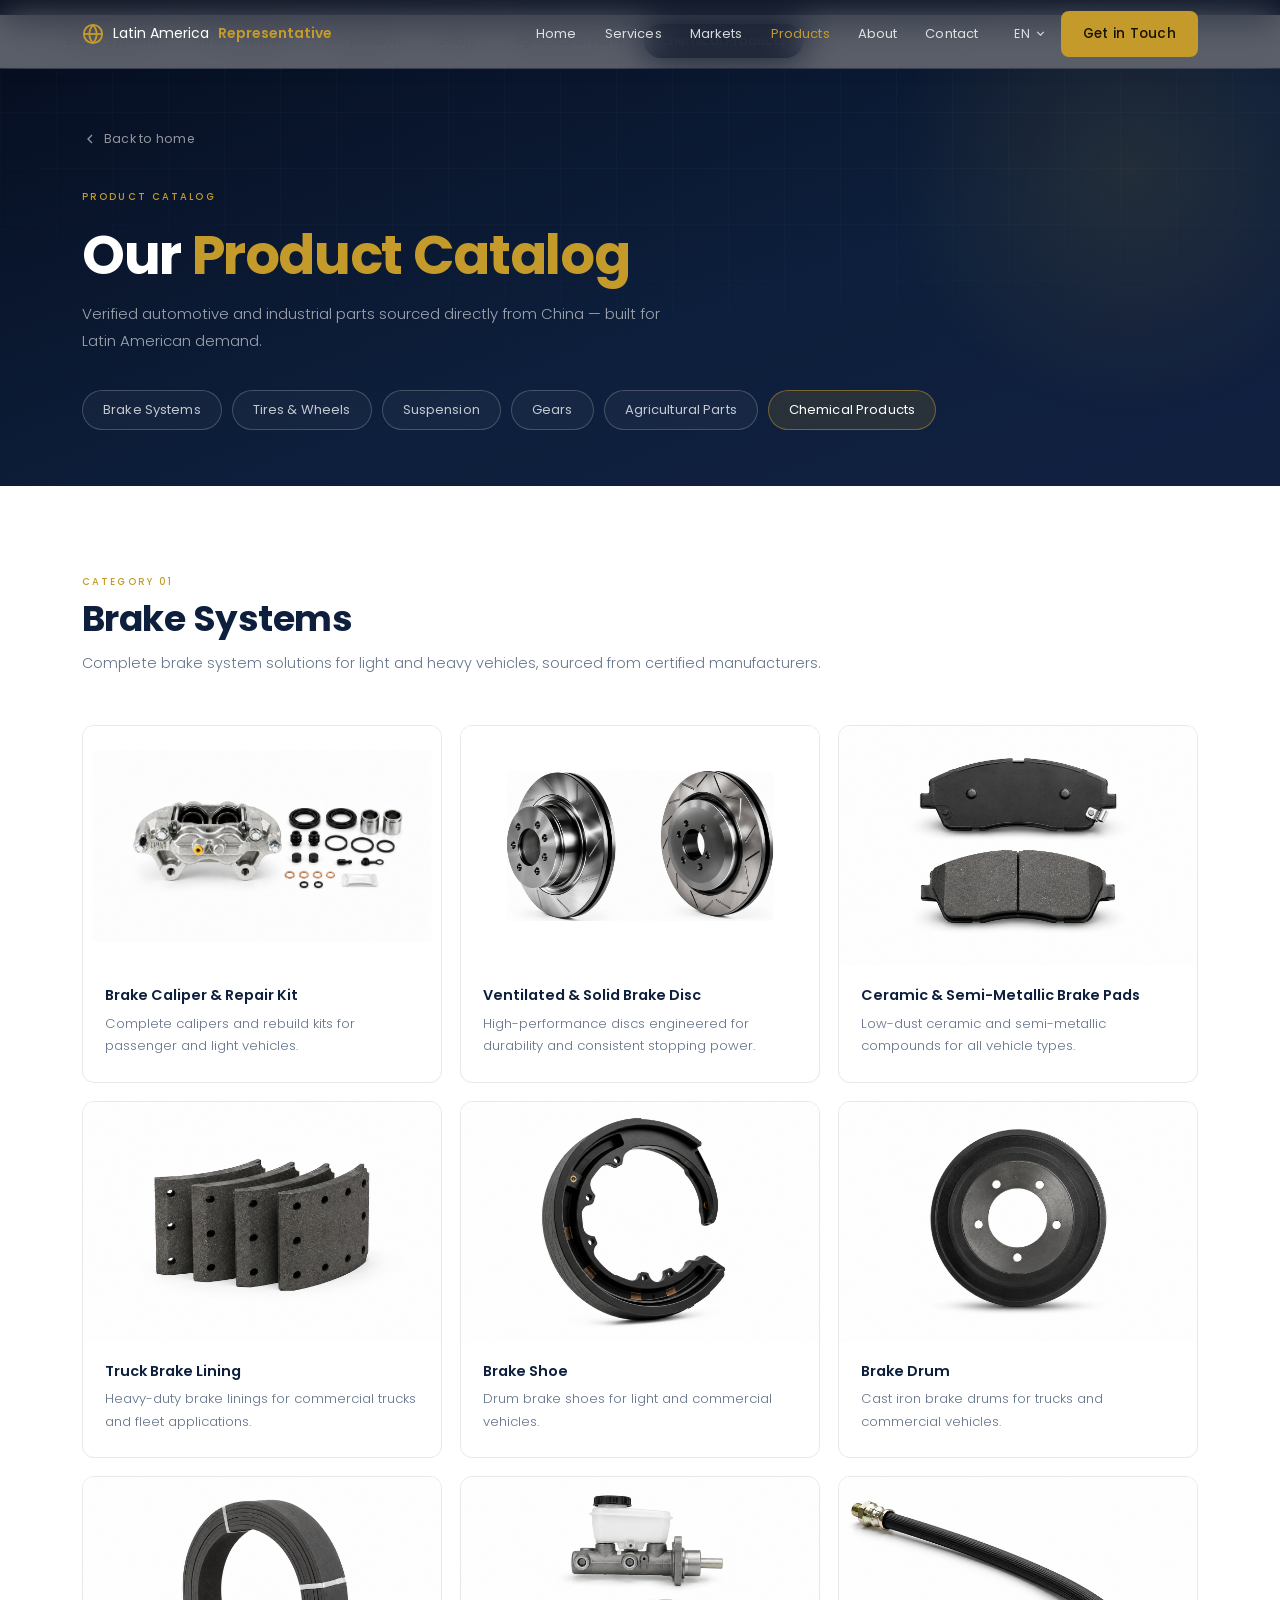
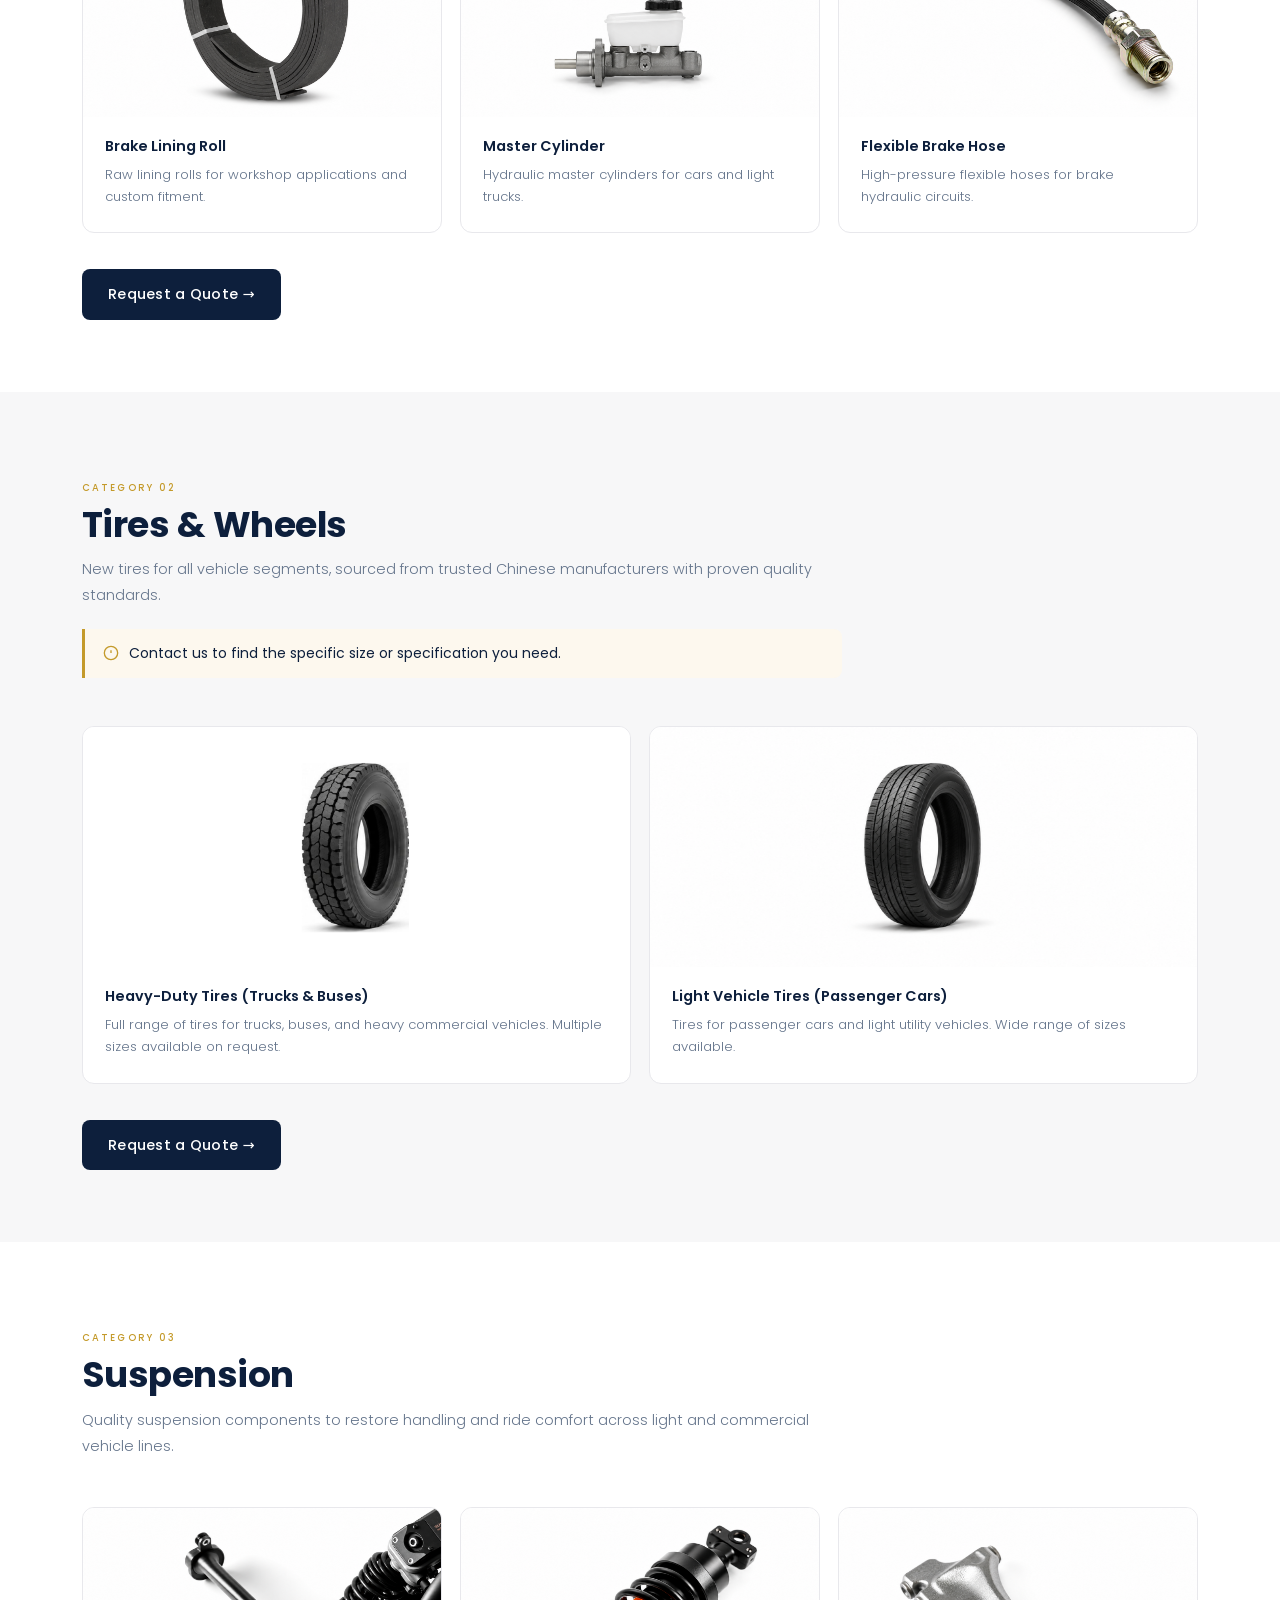
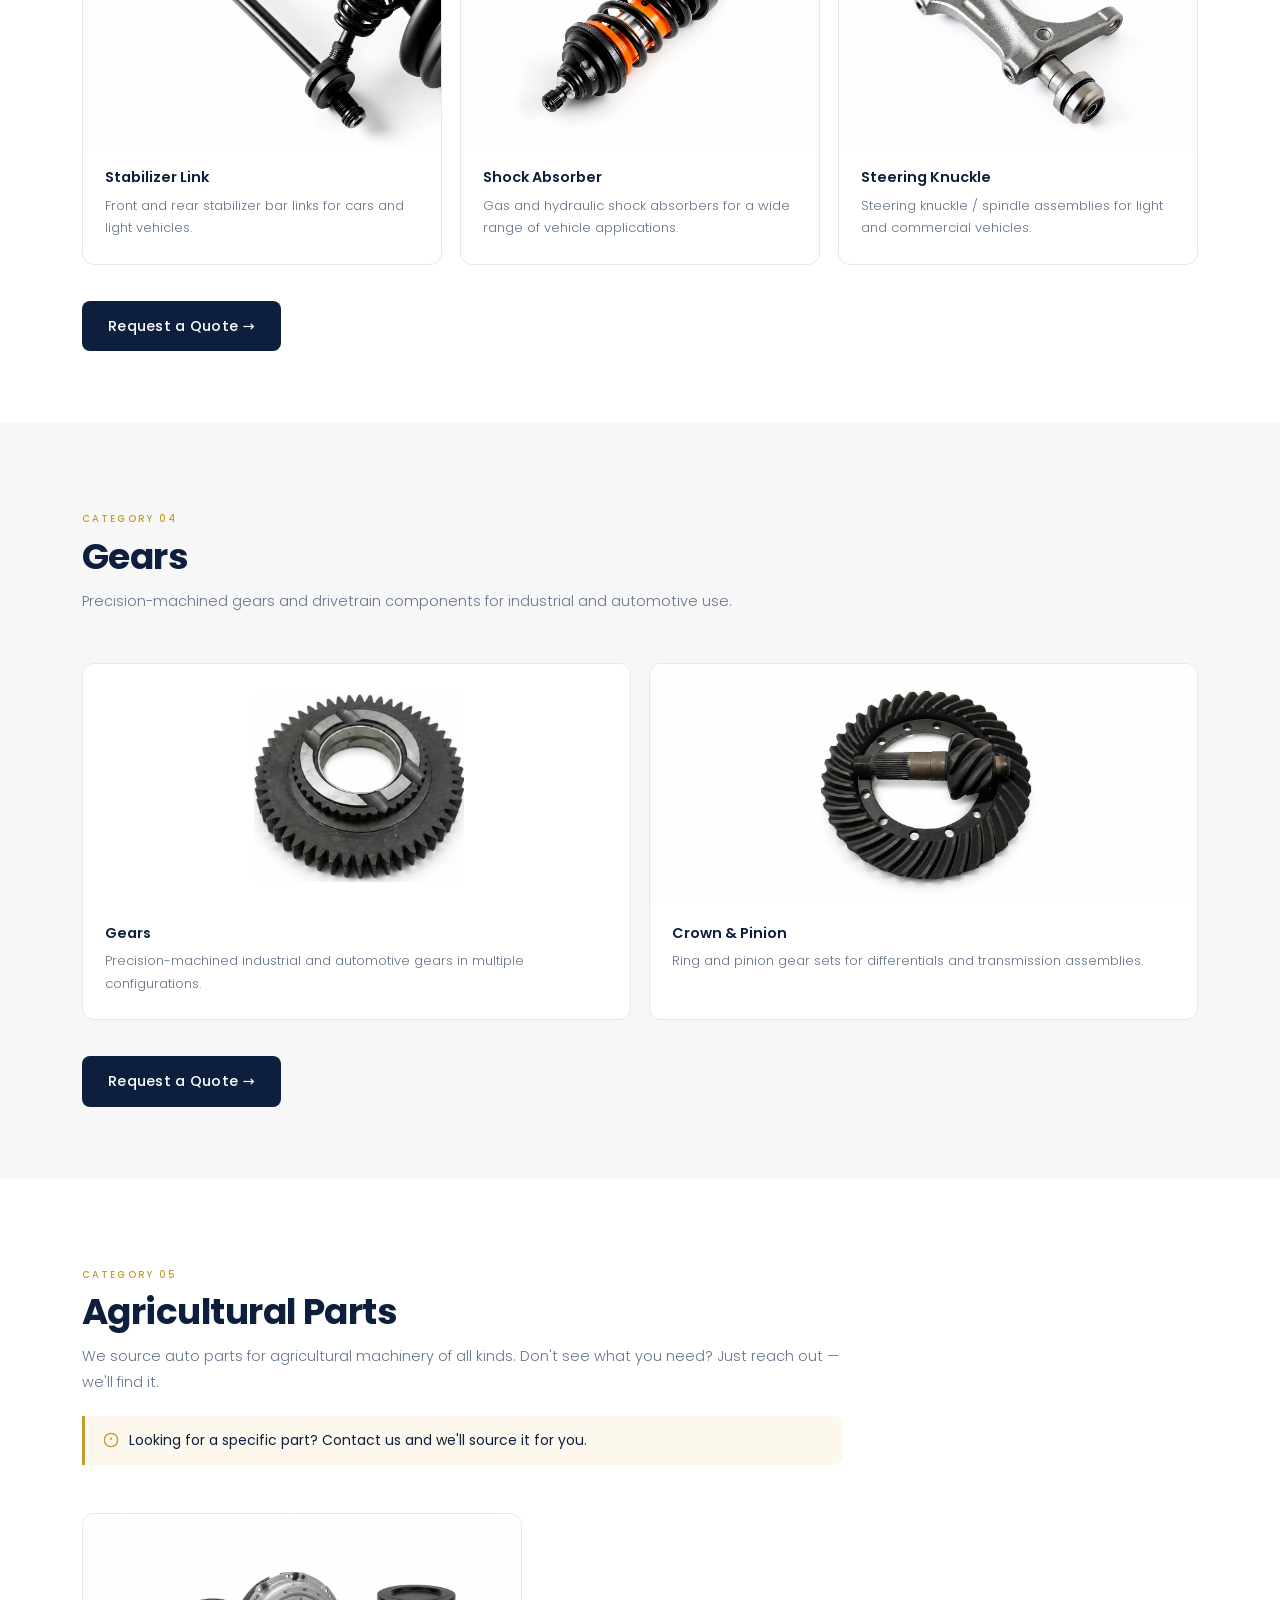
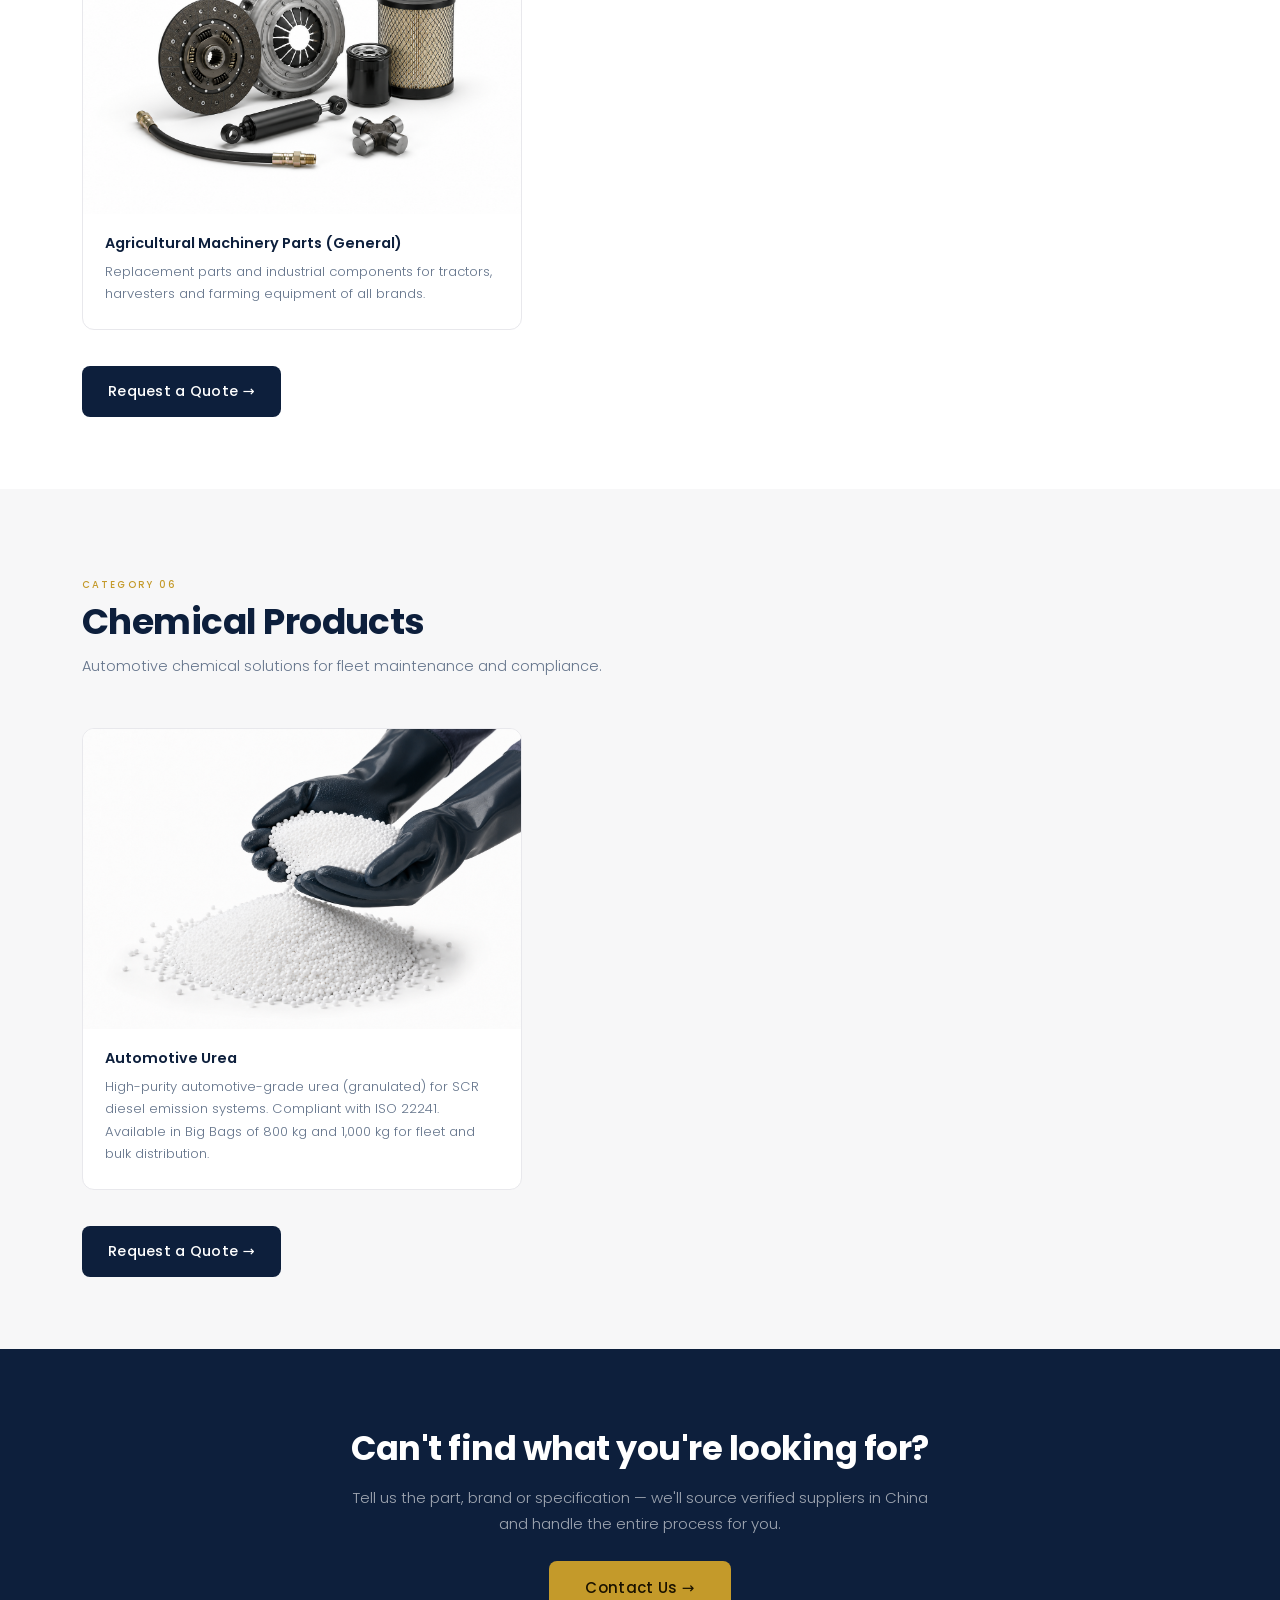
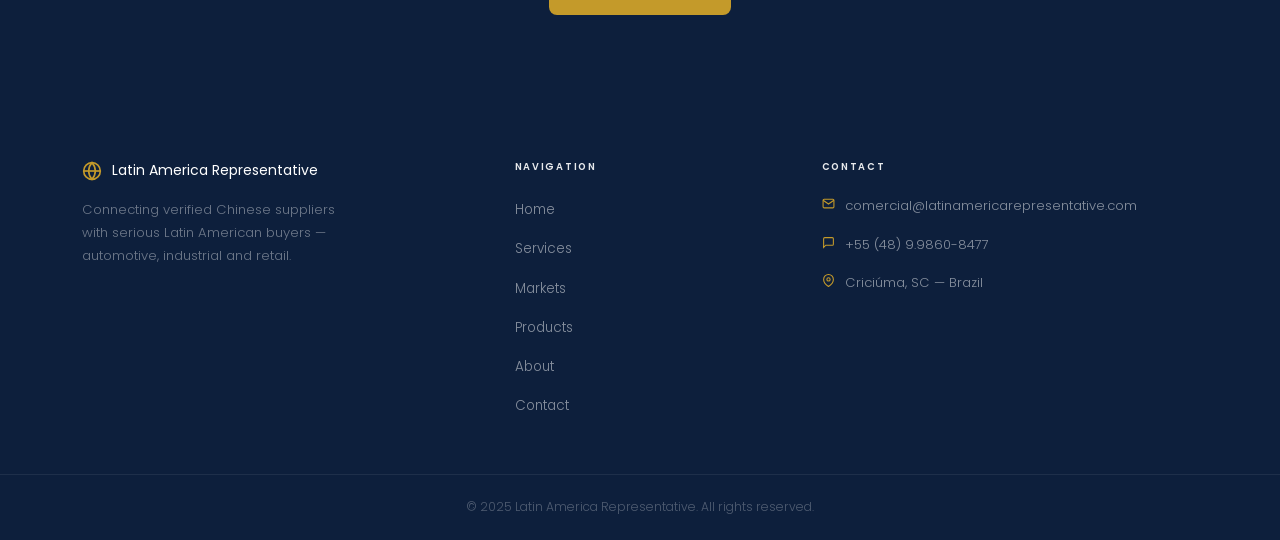
==== products.html @ c8423b5b "Ajustes Finais" ====
<!DOCTYPE html>
<html lang="en">
<head>
  <meta charset="UTF-8" />
  <meta name="viewport" content="width=device-width, initial-scale=1.0" />
  <title>Products — Latin America Representative</title>
  <link rel="stylesheet" href="style.css" />
  <link rel="stylesheet" href="products.css" />
  <link rel="preconnect" href="https://fonts.googleapis.com" />
  <link rel="preconnect" href="https://fonts.gstatic.com" crossorigin />
  <link href="https://fonts.googleapis.com/css2?family=Poppins:wght@300;400;500;600;700&display=swap" rel="stylesheet" />
</head>
<body class="products-page">

  <!-- NAVBAR (same as index) -->
  <header class="navbar" id="navbar">
    <div class="container navbar__inner">
      <a href="index.html#home" class="navbar__logo">
        <svg xmlns="http://www.w3.org/2000/svg" width="22" height="22" viewBox="0 0 24 24" fill="none" stroke="currentColor" stroke-width="2"><circle cx="12" cy="12" r="10"/><path d="M12 2a15.3 15.3 0 0 1 4 10 15.3 15.3 0 0 1-4 10 15.3 15.3 0 0 1-4-10 15.3 15.3 0 0 1 4-10z"/><path d="M2 12h20"/></svg>
        <span class="logo__latin">Latin America</span> <span class="logo__rep">Representative</span>
      </a>
      <nav class="navbar__links">
        <a href="index.html#home">Home</a>
        <a href="index.html#services">Services</a>
        <a href="index.html#markets">Markets</a>
        <a href="products.html" class="nav-active">Products</a>
        <a href="index.html#about">About</a>
        <a href="index.html#contact">Contact</a>
      </nav>
      <div class="navbar__actions">
        <div class="lang-switcher" id="langSwitcher">
          <button class="lang-btn" id="langToggle" aria-haspopup="true" aria-expanded="false">
            EN
            <svg xmlns="http://www.w3.org/2000/svg" width="13" height="13" viewBox="0 0 24 24" fill="none" stroke="currentColor" stroke-width="2"><polyline points="6 9 12 15 18 9"/></svg>
          </button>
          <div class="lang-dropdown" id="langDropdown">
            <button>English</button>
            <button>Português</button>
            <button>Español</button>
          </div>
        </div>
        <a href="index.html#contact" class="btn btn--gold">Get in Touch</a>
      </div>
      <button class="navbar__hamburger" id="hamburger" aria-label="Toggle menu">
        <span></span><span></span><span></span>
      </button>
    </div>
    <div class="mobile-menu" id="mobileMenu">
      <a href="index.html#home" class="mobile-link">Home</a>
      <a href="index.html#services" class="mobile-link">Services</a>
      <a href="index.html#markets" class="mobile-link">Markets</a>
      <a href="products.html" class="mobile-link">Products</a>
      <a href="index.html#about" class="mobile-link">About</a>
      <a href="index.html#contact" class="mobile-link">Contact</a>
      <a href="index.html#contact" class="btn btn--gold mobile-cta">Get in Touch</a>
    </div>
  </header>

  <!-- HERO -->
  <section class="prod-hero">
    <div class="prod-hero__overlay"></div>
    <div class="container prod-hero__inner">
      <a href="index.html" class="prod-hero__back">
        <svg xmlns="http://www.w3.org/2000/svg" width="16" height="16" viewBox="0 0 24 24" fill="none" stroke="currentColor" stroke-width="2"><polyline points="15 18 9 12 15 6"/></svg>
        Back to home
      </a>
      <div class="prod-hero__heading">
        <span class="eyebrow">Product Catalog</span>
        <h1 class="prod-hero__title">Our <em>Product Catalog</em></h1>
      </div>
      <p class="prod-hero__sub">Verified automotive and industrial parts sourced directly from China — built for Latin American demand.</p>

      <!-- Category pills -->
      <div class="prod-nav" id="prodNav">
        <a href="#brake-systems"      class="prod-nav__pill active">Brake Systems</a>
        <a href="#tires-wheels"       class="prod-nav__pill">Tires &amp; Wheels</a>
        <a href="#suspension"         class="prod-nav__pill">Suspension</a>
        <a href="#gears"              class="prod-nav__pill">Gears</a>
        <a href="#agricultural-parts" class="prod-nav__pill">Agricultural Parts</a>
        <a href="#chemical-products"  class="prod-nav__pill">Chemical Products</a>
      </div>
    </div>
  </section>

  <!-- ============================================================
       CATEGORY 01 — BRAKE SYSTEMS
       ============================================================ -->
  <section class="cat-section" id="brake-systems">
    <div class="container">
      <div class="cat-header">
        <span class="cat-label">Category 01</span>
        <h2 class="cat-title">Brake Systems</h2>
        <p class="cat-desc">Complete brake system solutions for light and heavy vehicles, sourced from certified manufacturers.</p>
      </div>

      <div class="prod-grid">
        <div class="prod-card">
          <div class="prod-card__img">
            <img src="img/BrakeCaliper.png" alt="Brake Caliper" loading="lazy" />
          </div>
          <div class="prod-card__body">
            <h3>Brake Caliper &amp; Repair Kit</h3>
            <p>Complete calipers and rebuild kits for passenger and light vehicles.</p>
          </div>
        </div>
        <div class="prod-card">
          <div class="prod-card__img">
            <img src="img/BrakeDisc.png" alt="Brake Disc" loading="lazy" />
          </div>
          <div class="prod-card__body">
            <h3>Ventilated &amp; Solid Brake Disc</h3>
            <p>High-performance discs engineered for durability and consistent stopping power.</p>
          </div>
        </div>
        <div class="prod-card">
          <div class="prod-card__img">
            <img src="img/BrakePad.png" " alt="Brake Pads" loading="lazy" />
          </div>
          <div class="prod-card__body">
            <h3>Ceramic &amp; Semi-Metallic Brake Pads</h3>
            <p>Low-dust ceramic and semi-metallic compounds for all vehicle types.</p>
          </div>
        </div>
        <div class="prod-card">
          <div class="prod-card__img">
            <img src="img/BrakeLining.png" alt="Truck Brake Lining" loading="lazy" />
          </div>
          <div class="prod-card__body">
            <h3>Truck Brake Lining</h3>
            <p>Heavy-duty brake linings for commercial trucks and fleet applications.</p>
          </div>
        </div>
        <div class="prod-card">
          <div class="prod-card__img">
            <img src="img/BrakeShoe.png" alt="Brake Shoe" loading="lazy" />
          </div>
          <div class="prod-card__body">
            <h3>Brake Shoe</h3>
            <p>Drum brake shoes for light and commercial vehicles.</p>
          </div>
        </div>
        <div class="prod-card">
          <div class="prod-card__img">
            <img src="img/BrakeDrum.png" alt="Brake Drum" loading="lazy" />
          </div>
          <div class="prod-card__body">
            <h3>Brake Drum</h3>
            <p>Cast iron brake drums for trucks and commercial vehicles.</p>
          </div>
        </div>
        <div class="prod-card">
          <div class="prod-card__img">
            <img src="img/BrakeLiningRoll.png" " alt="Brake Lining Roll" loading="lazy" />
          </div>
          <div class="prod-card__body">
            <h3>Brake Lining Roll</h3>
            <p>Raw lining rolls for workshop applications and custom fitment.</p>
          </div>
        </div>
        <div class="prod-card">
          <div class="prod-card__img">
            <img src="img/MasterCylinder.png" " alt="Master Cylinder" loading="lazy" />
          </div>
          <div class="prod-card__body">
            <h3>Master Cylinder</h3>
            <p>Hydraulic master cylinders for cars and light trucks.</p>
          </div>
        </div>
        <div class="prod-card">
          <div class="prod-card__img">
            <img src="img/FlexibleBrakeHose.png" " alt="Brake Hose" loading="lazy" />
          </div>
          <div class="prod-card__body">
            <h3>Flexible Brake Hose</h3>
            <p>High-pressure flexible hoses for brake hydraulic circuits.</p>
          </div>
        </div>
      </div>

      <a href="index.html#contact" class="btn btn--navy btn--lg cat-cta">Request a Quote →</a>
    </div>
  </section>

  <!-- ============================================================
       CATEGORY 02 — TIRES & WHEELS
       ============================================================ -->
  <section class="cat-section cat-section--alt" id="tires-wheels">
    <div class="container">
      <div class="cat-header">
        <span class="cat-label">Category 02</span>
        <h2 class="cat-title">Tires &amp; Wheels</h2>
        <p class="cat-desc">New tires for all vehicle segments, sourced from trusted Chinese manufacturers with proven quality standards.</p>
        <div class="cat-note">
          <svg xmlns="http://www.w3.org/2000/svg" width="16" height="16" viewBox="0 0 24 24" fill="none" stroke="currentColor" stroke-width="2"><circle cx="12" cy="12" r="10"/><line x1="12" y1="8" x2="12" y2="12"/><line x1="12" y1="16" x2="12.01" y2="16"/></svg>
          Contact us to find the specific size or specification you need.
        </div>
      </div>

      <div class="prod-grid prod-grid--2">
        <div class="prod-card">
          <div class="prod-card__img">
            <img src="img/HeavyDutyTires.png" alt="Heavy Duty Truck Tires" loading="lazy" />
          </div>
          <div class="prod-card__body">
            <h3>Heavy-Duty Tires (Trucks &amp; Buses)</h3>
            <p>Full range of tires for trucks, buses, and heavy commercial vehicles. Multiple sizes available on request.</p>
          </div>
        </div>
        <div class="prod-card">
          <div class="prod-card__img">
            <img src="img/LightVehicleTires.png" " alt="Passenger Car Tires" loading="lazy" />
          </div>
          <div class="prod-card__body">
            <h3>Light Vehicle Tires (Passenger Cars)</h3>
            <p>Tires for passenger cars and light utility vehicles. Wide range of sizes available.</p>
          </div>
        </div>
      </div>

      <a href="index.html#contact" class="btn btn--navy btn--lg cat-cta">Request a Quote →</a>
    </div>
  </section>

  <!-- ============================================================
       CATEGORY 03 — SUSPENSION
       ============================================================ -->
  <section class="cat-section" id="suspension">
    <div class="container">
      <div class="cat-header">
        <span class="cat-label">Category 03</span>
        <h2 class="cat-title">Suspension</h2>
        <p class="cat-desc">Quality suspension components to restore handling and ride comfort across light and commercial vehicle lines.</p>
      </div>

      <div class="prod-grid">
        <div class="prod-card">
          <div class="prod-card__img">
            <img src="img/Bileleta.png" alt="Stabilizer Link" loading="lazy" />
          </div>
          <div class="prod-card__body">
            <h3>Stabilizer Link</h3>
            <p>Front and rear stabilizer bar links for cars and light vehicles.</p>
          </div>
        </div>
        <div class="prod-card">
          <div class="prod-card__img">
            <img src="img/shock.png" alt="Shock Absorber" loading="lazy" />
          </div>
          <div class="prod-card__body">
            <h3>Shock Absorber</h3>
            <p>Gas and hydraulic shock absorbers for a wide range of vehicle applications.</p>
          </div>
        </div>
        <div class="prod-card">
          <div class="prod-card__img">
            <img src="img/steering.png" alt="Steering Knuckle" loading="lazy" />
          </div>
          <div class="prod-card__body">
            <h3>Steering Knuckle</h3>
            <p>Steering knuckle / spindle assemblies for light and commercial vehicles.</p>
          </div>
        </div>
      </div>

      <a href="index.html#contact" class="btn btn--navy btn--lg cat-cta">Request a Quote →</a>
    </div>
  </section>

  <!-- ============================================================
       CATEGORY 04 — GEARS
       ============================================================ -->
  <section class="cat-section cat-section--alt" id="gears">
    <div class="container">
      <div class="cat-header">
        <span class="cat-label">Category 04</span>
        <h2 class="cat-title">Gears</h2>
        <p class="cat-desc">Precision-machined gears and drivetrain components for industrial and automotive use.</p>
      </div>

      <div class="prod-grid prod-grid--2">
        <div class="prod-card">
          <div class="prod-card__img">
            <img src="img/Gear.png" " alt="Gears" loading="lazy" />
          </div>
          <div class="prod-card__body">
            <h3>Gears</h3>
            <p>Precision-machined industrial and automotive gears in multiple configurations.</p>
          </div>
        </div>
        <div class="prod-card">
          <div class="prod-card__img">
            <img src="img/CrownP.png" " alt="Crown and Pinion" loading="lazy" />
          </div>
          <div class="prod-card__body">
            <h3>Crown &amp; Pinion</h3>
            <p>Ring and pinion gear sets for differentials and transmission assemblies.</p>
          </div>
        </div>
      </div>

      <a href="index.html#contact" class="btn btn--navy btn--lg cat-cta">Request a Quote →</a>
    </div>
  </section>

  <!-- ============================================================
       CATEGORY 05 — AGRICULTURAL PARTS
       ============================================================ -->
  <section class="cat-section" id="agricultural-parts">
    <div class="container">
      <div class="cat-header">
        <span class="cat-label">Category 05</span>
        <h2 class="cat-title">Agricultural Parts</h2>
        <p class="cat-desc">We source auto parts for agricultural machinery of all kinds. Don't see what you need? Just reach out — we'll find it.</p>
        <div class="cat-note">
          <svg xmlns="http://www.w3.org/2000/svg" width="16" height="16" viewBox="0 0 24 24" fill="none" stroke="currentColor" stroke-width="2"><circle cx="12" cy="12" r="10"/><line x1="12" y1="8" x2="12" y2="12"/><line x1="12" y1="16" x2="12.01" y2="16"/></svg>
          Looking for a specific part? Contact us and we'll source it for you.
        </div>
      </div>

      <div class="prod-grid prod-grid--1">
        <div class="prod-card">
          <div class="prod-card__img prod-card__img--tall">
            <img src="img/AgriculturalMachinery.png" " alt="Agricultural Parts" loading="lazy" />
          </div>
          <div class="prod-card__body">
            <h3>Agricultural Machinery Parts (General)</h3>
            <p>Replacement parts and industrial components for tractors, harvesters and farming equipment of all brands.</p>
          </div>
        </div>
      </div>

      <a href="index.html#contact" class="btn btn--navy btn--lg cat-cta">Request a Quote →</a>
    </div>
  </section>

  <!-- ============================================================
       CATEGORY 06 — CHEMICAL PRODUCTS
       ============================================================ -->
  <section class="cat-section cat-section--alt" id="chemical-products">
    <div class="container">
      <div class="cat-header">
        <span class="cat-label">Category 06</span>
        <h2 class="cat-title">Chemical Products</h2>
        <p class="cat-desc">Automotive chemical solutions for fleet maintenance and compliance.</p>
      </div>

      <div class="prod-grid prod-grid--1">
        <div class="prod-card">
          <div class="prod-card__img prod-card__img--tall">
            <img src="img/DEF.png" " alt="ARLA 32" loading="lazy" />
          </div>
          <div class="prod-card__body">
            <h3>Automotive Urea</h3>
            <p>High-purity automotive-grade urea (granulated) for SCR diesel emission systems. Compliant with ISO 22241. Available in Big Bags of 800 kg and 1,000 kg for fleet and bulk distribution.</p>
          </div>
        </div>
      </div>

      <a href="index.html#contact" class="btn btn--navy btn--lg cat-cta">Request a Quote →</a>
    </div>
  </section>

  <!-- ============================================================
       BOTTOM CTA
       ============================================================ -->
  <section class="prod-bottom-cta">
    <div class="container prod-bottom-cta__inner">
      <h2>Can't find what you're looking for?</h2>
      <p>Tell us the part, brand or specification — we'll source verified suppliers in China and handle the entire process for you.</p>
      <a href="index.html#contact" class="btn btn--gold btn--lg">
        Contact Us →
      </a>
    </div>
  </section>

  <!-- FOOTER -->
  <footer class="footer">
    <div class="container footer__inner">
      <div class="footer__brand">
        <div class="footer__logo">
          <svg xmlns="http://www.w3.org/2000/svg" width="20" height="20" viewBox="0 0 24 24" fill="none" stroke="currentColor" stroke-width="2"><circle cx="12" cy="12" r="10"/><path d="M12 2a15.3 15.3 0 0 1 4 10 15.3 15.3 0 0 1-4 10 15.3 15.3 0 0 1-4-10 15.3 15.3 0 0 1 4-10z"/><path d="M2 12h20"/></svg>
          Latin America Representative
        </div>
        <p>Connecting verified Chinese suppliers with serious Latin American buyers — automotive, industrial and retail.</p>
      </div>
      <div class="footer__nav">
        <h4>Navigation</h4>
        <ul>
          <li><a href="index.html#home">Home</a></li>
          <li><a href="index.html#services">Services</a></li>
          <li><a href="index.html#markets">Markets</a></li>
          <li><a href="products.html">Products</a></li>
          <li><a href="index.html#about">About</a></li>
          <li><a href="index.html#contact">Contact</a></li>
        </ul>
      </div>
      <div class="footer__contact">
        <h4>Contact</h4>
        <ul>
          <li>
            <svg xmlns="http://www.w3.org/2000/svg" width="13" height="13" viewBox="0 0 24 24" fill="none" stroke="currentColor" stroke-width="2"><path d="M4 4h16c1.1 0 2 .9 2 2v12c0 1.1-.9 2-2 2H4c-1.1 0-2-.9-2-2V6c0-1.1.9-2 2-2z"/><polyline points="22,6 12,13 2,6"/></svg>
            comercial@latinamericarepresentative.com
          </li>
          <li>
            <svg xmlns="http://www.w3.org/2000/svg" width="13" height="13" viewBox="0 0 24 24" fill="none" stroke="currentColor" stroke-width="2"><path d="M21 15a2 2 0 0 1-2 2H7l-4 4V5a2 2 0 0 1 2-2h14a2 2 0 0 1 2 2z"/></svg>
            <a href="https://wa.me/5548998608477" target="_blank" rel="noopener noreferrer">+55 (48) 9.9860-8477</a>
          </li>
          <li>
            <svg xmlns="http://www.w3.org/2000/svg" width="13" height="13" viewBox="0 0 24 24" fill="none" stroke="currentColor" stroke-width="2"><path d="M21 10c0 7-9 13-9 13s-9-6-9-13a9 9 0 0 1 18 0z"/><circle cx="12" cy="10" r="3"/></svg>
            Criciúma, SC — Brazil
          </li>
        </ul>
      </div>
    </div>
    <div class="footer__bottom">
      <div class="container">© 2025 Latin America Representative. All rights reserved.</div>
    </div>
  </footer>

  <script src="script.js"></script>
  <script src="products.js"></script>
</body>
</html>
---- style.css ----
/* ============================================================
   LATIN AMERICA REPRESENTATIVE — style.css
   ============================================================ */

*, *::before, *::after { box-sizing: border-box; margin: 0; padding: 0; }

:root {
  --navy:       #0d1f3c;
  --navy-deep:  #080f1e;
  --navy-mid:   #122040;
  --gold:       #c49a2a;
  --gold-hover: #d4ab3a;
  --gold-pale:  rgba(196,154,42,.13);
  --white:      #ffffff;
  --off-white:  #f7f7f8;
  --border:     #e8e8ec;
  --text:       #1a1a2e;
  --text-muted: #64748b;
  --wa-green:   #25d366;
  --font: 'Poppins', system-ui, sans-serif;
  --radius: 12px;
  --radius-sm: 8px;
  --transition: .2s ease;
  --shadow-sm: 0 1px 8px rgba(10,20,50,.06);
  --shadow: 0 2px 20px rgba(10,20,50,.09);
  --shadow-lg: 0 8px 40px rgba(10,20,50,.13);
}

html { scroll-behavior: smooth; }

body {
  font-family: var(--font);
  font-weight: 300;
  color: var(--text);
  background: var(--white);
  line-height: 1.7;
  -webkit-font-smoothing: antialiased;
}

img, iframe { display: block; max-width: 100%; }
a { text-decoration: none; color: inherit; }
ul { list-style: none; }
button { cursor: pointer; border: none; background: none; font: inherit; }

.container {
  width: 100%;
  max-width: 1180px;
  margin: 0 auto;
  padding: 0 32px;
}

/* ---- BUTTONS ---- */
.btn {
  display: inline-flex;
  align-items: center;
  gap: 8px;
  padding: 11px 22px;
  border-radius: var(--radius-sm);
  font-family: var(--font);
  font-weight: 500;
  font-size: .85rem;
  letter-spacing: .02em;
  transition: background var(--transition), box-shadow var(--transition), transform var(--transition);
  white-space: nowrap;
  cursor: pointer;
}
.btn:hover { transform: translateY(-1px); }
.btn--gold  { background: var(--gold); color: #1a1200; }
.btn--gold:hover { background: var(--gold-hover); box-shadow: 0 4px 18px rgba(196,154,42,.35); }
.btn--navy  { background: var(--navy); color: var(--white); }
.btn--navy:hover { background: var(--navy-mid); }
.btn--outline { border: 1.5px solid rgba(255,255,255,.5); color: var(--white); background: transparent; }
.btn--outline:hover { background: rgba(255,255,255,.08); }
.btn--lg { padding: 13px 26px; font-size: .9rem; border-radius: var(--radius-sm); }
.btn--send { align-self: flex-start; padding: 12px 28px; }

/* ---- EYEBROW ---- */
.eyebrow {
  display: inline-block;
  font-size: .6rem;
  font-weight: 500;
  letter-spacing: .22em;
  text-transform: uppercase;
  color: var(--gold);
}

/* ---- SECTIONS ---- */
.section { padding: 100px 0; }
.section--white    { background: var(--white); }
.section--offwhite { background: var(--off-white); }
.section--navy     { background: var(--navy); }

.section__header { max-width: 680px; margin-bottom: 56px; }
.section__header--center { text-align: center; margin-left: auto; margin-right: auto; }

.section__title {
  margin-top: 10px;
  font-size: clamp(1.6rem, 2.5vw, 2.1rem);
  font-weight: 700;
  color: var(--navy);
  line-height: 1.2;
  letter-spacing: -.01em;
}
.section__title--white { color: var(--white); }

.section__sub {
  margin-top: 14px;
  font-size: .9rem;
  font-weight: 300;
  color: var(--text-muted);
  line-height: 1.8;
}
.section__sub--light { color: rgba(255,255,255,.55); }

/* ================================================================
   NAVBAR
   ================================================================ */
.navbar {
  position: fixed;
  top: 0; left: 0; right: 0;
  z-index: 100;
  background: rgba(8,15,30,.65);
  backdrop-filter: blur(18px);
  -webkit-backdrop-filter: blur(18px);
  border-bottom: 1px solid rgba(255,255,255,.05);
  transition: background var(--transition), box-shadow var(--transition);
}
.navbar.scrolled {
  background: rgba(10,20,50,.97);
  box-shadow: 0 2px 28px rgba(0,0,0,.35);
}

.navbar__inner {
  display: flex;
  align-items: center;
  height: 68px;
  gap: 36px;
}

.navbar__logo {
  display: flex;
  align-items: center;
  gap: 9px;
  font-size: .875rem;
  color: var(--white);
  flex-shrink: 0;
}
.navbar__logo svg { color: var(--gold); flex-shrink: 0; }
.logo__latin { font-weight: 400; }
.logo__rep   { font-weight: 600; color: var(--gold); }

.navbar__links {
  display: flex;
  align-items: center;
  gap: 28px;
  margin-left: auto;
}
.navbar__links a {
  font-size: .8125rem;
  font-weight: 400;
  color: rgba(255,255,255,.82);
  letter-spacing: .01em;
  transition: color var(--transition);
}
.navbar__links a:hover { color: var(--white); }

.navbar__actions {
  display: flex;
  align-items: center;
  gap: 14px;
  flex-shrink: 0;
}

/* Lang switcher */
.lang-switcher { position: relative; }
.lang-btn {
  display: flex;
  align-items: center;
  gap: 3px;
  font-size: .78rem;
  font-weight: 400;
  letter-spacing: .06em;
  color: rgba(255,255,255,.8);
  transition: color var(--transition);
}
.lang-btn:hover { color: var(--white); }
.lang-dropdown {
  position: absolute;
  top: calc(100% + 10px);
  right: 0;
  min-width: 128px;
  background: var(--white);
  border: 1px solid var(--border);
  border-radius: var(--radius-sm);
  box-shadow: var(--shadow-lg);
  overflow: hidden;
  display: none;
  flex-direction: column;
}
.lang-dropdown.open { display: flex; }
.lang-dropdown button {
  padding: 10px 14px;
  text-align: left;
  font-size: .84rem;
  font-weight: 300;
  color: var(--text);
  font-family: var(--font);
  transition: background var(--transition);
}
.lang-dropdown button:hover { background: var(--off-white); }

/* Hamburger */
.navbar__hamburger {
  display: none;
  flex-direction: column;
  gap: 5px;
  padding: 4px;
  margin-left: auto;
}
.navbar__hamburger span {
  display: block;
  width: 22px;
  height: 1.5px;
  background: var(--white);
  border-radius: 2px;
  transition: transform .25s ease, opacity .25s ease;
}
.navbar__hamburger.open span:nth-child(1) { transform: translateY(6.5px) rotate(45deg); }
.navbar__hamburger.open span:nth-child(2) { opacity: 0; }
.navbar__hamburger.open span:nth-child(3) { transform: translateY(-6.5px) rotate(-45deg); }

/* Mobile menu */
.mobile-menu {
  display: none;
  flex-direction: column;
  padding: 12px 24px 24px;
  border-top: 1px solid rgba(255,255,255,.06);
  background: rgba(8,15,30,.99);
}
.mobile-menu.open { display: flex; }
.mobile-link {
  padding: 12px 0;
  color: rgba(255,255,255,.8);
  font-weight: 300;
  font-size: .9rem;
  border-bottom: 1px solid rgba(255,255,255,.05);
  transition: color var(--transition);
}
.mobile-link:hover { color: var(--gold); }
.mobile-cta { margin-top: 18px; justify-content: center; }

/* ================================================================
   HERO
   ================================================================ */
.hero {
  position: relative;
  min-height: 100vh;
  display: flex;
  align-items: center;
  padding-top: 68px;
  color: var(--white);
  overflow: hidden;
}

.hero__bg {
  position: absolute;
  inset: 0;
}
.hero__bg-img {
  position: absolute;
  inset: 0;
  width: 100%;
  height: 100%;
  object-fit: cover;
  object-position: center 40%;
}
.hero__overlay {
  position: absolute;
  inset: 0;
  background: linear-gradient(
    108deg,
    rgba(4,9,22,.92) 0%,
    rgba(6,14,35,.85) 40%,
    rgba(8,18,45,.55) 100%
  );
}

.hero__inner {
  position: relative;
  width: 100%;
  padding: 80px 32px 100px;
}

.hero__content { max-width: 680px; }

.hero__title {
  margin-top: 18px;
  font-size: clamp(2.8rem, 5.5vw, 4.2rem);
  font-weight: 700;
  line-height: 1.1;
  letter-spacing: -.025em;
  color: var(--white);
}
.hero__title em {
  font-style: normal;
  color: var(--gold);
}

.hero__sub {
  margin-top: 22px;
  font-size: .9375rem;
  font-weight: 300;
  color: rgba(255,255,255,.7);
  max-width: 540px;
  line-height: 1.8;
}

.hero__ctas {
  margin-top: 36px;
  display: flex;
  flex-wrap: wrap;
  gap: 14px;
}

/* ================================================================
   SERVICES
   ================================================================ */
.services-grid {
  display: grid;
  grid-template-columns: repeat(4, 1fr);
  gap: 20px;
}

.service-card {
  padding: 32px 26px;
  border: 1px solid var(--border);
  border-radius: var(--radius);
  background: var(--white);
  transition: border-color var(--transition), box-shadow var(--transition), transform var(--transition);
}
.service-card:hover {
  border-color: #cbd5e1;
  box-shadow: var(--shadow-lg);
  transform: translateY(-3px);
}

.service-card__icon {
  display: inline-flex;
  align-items: center;
  justify-content: center;
  width: 48px;
  height: 48px;
  border-radius: 10px;
  background: var(--navy);
  color: var(--gold);
}

.service-card h3 {
  margin-top: 20px;
  font-size: .9rem;
  font-weight: 600;
  color: var(--navy);
  line-height: 1.3;
}
.service-card p {
  margin-top: 10px;
  font-size: .82rem;
  font-weight: 300;
  color: var(--text-muted);
  line-height: 1.75;
}

/* ================================================================
   MARKETS
   ================================================================ */
.markets-grid {
  display: grid;
  grid-template-columns: repeat(5, 1fr);
  gap: 16px;
}

.market-card {
  padding: 28px 24px;
  border: 1px solid rgba(255,255,255,.1);
  border-radius: var(--radius);
  background: rgba(255,255,255,.04);
  transition: border-color var(--transition), background var(--transition), transform var(--transition);
}
.market-card:hover {
  border-color: rgba(196,154,42,.5);
  background: rgba(255,255,255,.07);
  transform: translateY(-3px);
}

/* Country code (BR, MX…) — large, bold, white */
.market-card__code {
  font-size: 1.6rem;
  font-weight: 700;
  color: var(--white);
  letter-spacing: -.01em;
  line-height: 1;
}

.market-card__name {
  margin-top: 10px;
  font-size: .9rem;
  font-weight: 600;
  color: var(--white);
}

.market-card__stats { margin-top: 20px; display: flex; flex-direction: column; gap: 12px; }
.market-card__stats dt {
  font-size: .58rem;
  text-transform: uppercase;
  letter-spacing: .14em;
  color: rgba(255,255,255,.38);
  font-weight: 400;
}
.market-card__stats dd {
  margin-top: 2px;
  font-size: .875rem;
  font-weight: 500;
  color: var(--gold);
}
.market-card__stats > div:last-child dd {
  font-weight: 300;
  color: rgba(255,255,255,.75);
}

/* ================================================================
   PRODUCTS  — 3-column grid, icon top-left, "Learn more →" link
   ================================================================ */
.products-grid {
  display: grid;
  grid-template-columns: repeat(3, 1fr);
  gap: 16px;
}

.product-card {
  padding: 28px 28px 24px;
  border: 1px solid var(--border);
  border-radius: var(--radius);
  background: var(--white);
  display: flex;
  flex-direction: column;
  align-items: flex-start;
  gap: 0;
  transition: border-color var(--transition), box-shadow var(--transition), transform var(--transition);
}
.product-card:hover {
  border-color: #cbd5e1;
  box-shadow: var(--shadow-lg);
  transform: translateY(-2px);
}

.product-card__icon {
  color: var(--navy);
  margin-bottom: 18px;
}

.product-card__name {
  font-size: .9rem;
  font-weight: 600;
  color: var(--navy);
  margin-bottom: 16px;
}

.product-card__link {
  font-size: .82rem;
  font-weight: 400;
  color: var(--gold);
  letter-spacing: .01em;
  transition: color var(--transition);
  margin-top: auto;
}
.product-card__link:hover { color: var(--gold-hover); }

/* CTA banner */
.products-cta {
  margin-top: 40px;
  display: flex;
  align-items: center;
  justify-content: space-between;
  gap: 24px;
  padding: 28px 36px;
  background: var(--navy);
  border-radius: var(--radius);
  flex-wrap: wrap;
}
.products-cta__title {
  font-size: .95rem;
  font-weight: 600;
  color: var(--white);
}
.products-cta__sub {
  margin-top: 4px;
  font-size: .82rem;
  font-weight: 300;
  color: rgba(255,255,255,.55);
}

/* ================================================================
   TRUST
   ================================================================ */
.trust-section { border-top: 1px solid var(--border); border-bottom: 1px solid var(--border); }

.trust-grid {
  display: grid;
  grid-template-columns: repeat(3, 1fr);
  gap: 56px;
}

.trust-card { text-align: center; }

.trust-card__icon {
  display: inline-flex;
  align-items: center;
  justify-content: center;
  width: 56px;
  height: 56px;
  border-radius: 50%;
  background: var(--navy);
  color: var(--gold);
  margin: 0 auto;
}

.trust-card h3 {
  margin-top: 20px;
  font-size: .95rem;
  font-weight: 600;
  color: var(--navy);
}
.trust-card p {
  margin-top: 10px;
  font-size: .84rem;
  font-weight: 300;
  color: var(--text-muted);
  line-height: 1.8;
}

/* ================================================================
   ABOUT
   ================================================================ */
.about-grid {
  display: grid;
  grid-template-columns: 1fr 1fr;
  gap: 72px;
  align-items: start;
}

.about__body {
  margin-top: 24px;
  display: flex;
  flex-direction: column;
  gap: 16px;
}
.about__body p {
  font-size: .9rem;
  font-weight: 300;
  color: var(--text-muted);
  line-height: 1.85;
}

.about-card {
  background: var(--white);
  border: 1px solid var(--border);
  border-radius: var(--radius);
  padding: 36px;
  box-shadow: var(--shadow-sm);
}
.about-card h3 {
  font-size: .9rem;
  font-weight: 600;
  color: var(--navy);
}

.about-list {
  margin-top: 24px;
  display: flex;
  flex-direction: column;
  gap: 16px;
}
.about-list li {
  display: flex;
  align-items: center;
  gap: 14px;
  font-size: .875rem;
  font-weight: 300;
  color: var(--text);
}
.about-list__check {
  flex-shrink: 0;
  width: 22px;
  height: 22px;
  border-radius: 50%;
  background: var(--gold-pale);
  color: var(--gold);
  display: flex;
  align-items: center;
  justify-content: center;
}

/* ================================================================
   CONTACT
   ================================================================ */
.contact-grid {
  display: grid;
  grid-template-columns: 1fr 1fr;
  gap: 36px;
  align-items: start;
}

.contact-form {
  background: var(--white);
  border: 1px solid var(--border);
  border-radius: var(--radius);
  padding: 36px;
  display: flex;
  flex-direction: column;
  gap: 20px;
  box-shadow: var(--shadow-sm);
}

.form-row { display: grid; grid-template-columns: 1fr 1fr; gap: 16px; }

.form-field { display: flex; flex-direction: column; gap: 8px; }
.form-field label {
  font-size: .78rem;
  font-weight: 400;
  color: var(--text-muted);
  letter-spacing: .01em;
}
.form-field input,
.form-field textarea {
  width: 100%;
  padding: 11px 14px;
  border: 1px solid var(--border);
  border-radius: var(--radius-sm);
  background: var(--white);
  font-family: var(--font);
  font-weight: 300;
  font-size: .875rem;
  color: var(--text);
  transition: border-color var(--transition), box-shadow var(--transition);
  outline: none;
}
.form-field input:focus,
.form-field textarea:focus {
  border-color: var(--gold);
  box-shadow: 0 0 0 3px rgba(196,154,42,.1);
}
.form-field textarea { resize: vertical; }

.form-success {
  display: none;
  padding: 12px 16px;
  background: rgba(196,154,42,.08);
  border: 1px solid rgba(196,154,42,.25);
  border-radius: var(--radius-sm);
  font-size: .84rem;
  font-weight: 400;
  color: #7a5c0a;
}
.form-success.visible { display: block; }

/* Contact info cards */
.contact-info { display: flex; flex-direction: column; gap: 14px; }

.info-card {
  display: flex;
  align-items: center;
  gap: 18px;
  padding: 20px 22px;
  border: 1px solid var(--border);
  border-radius: var(--radius);
  background: var(--white);
  box-shadow: var(--shadow-sm);
  transition: border-color var(--transition), box-shadow var(--transition);
}
.info-card:hover { border-color: #cbd5e1; box-shadow: var(--shadow); }
.info-card--wa { justify-content: flex-start; flex-wrap: nowrap; gap: 18px; }
.info-card--wa:hover { border-color: var(--wa-green); }
.info-card--wa .wa-cta { margin-left: auto; flex-shrink: 0; }

.info-card__icon {
  flex-shrink: 0;
  width: 48px;
  height: 48px;
  border-radius: 10px;
  display: flex;
  align-items: center;
  justify-content: center;
}
.info-card__icon--navy { background: var(--navy); color: var(--gold); }
.info-card__icon--wa   { background: var(--wa-green); color: var(--white); }

.info-card__label {
  font-size: .6rem;
  text-transform: uppercase;
  letter-spacing: .16em;
  color: var(--text-muted);
  font-weight: 400;
}
.info-card__value {
  font-size: .875rem;
  font-weight: 400;
  color: var(--navy);
  margin-top: 3px;
  word-break: break-all;
}

.wa-cta {
  font-size: .82rem;
  font-weight: 500;
  color: var(--wa-green);
  white-space: nowrap;
}

.map-wrapper {
  border: 1px solid var(--border);
  border-radius: var(--radius);
  overflow: hidden;
  box-shadow: var(--shadow-sm);
}
.map-wrapper iframe { width: 100%; height: 230px; border: 0; }

/* ================================================================
   FOOTER
   ================================================================ */
.footer { background: var(--navy); color: rgba(255,255,255,.55); }

.footer__inner {
  display: grid;
  grid-template-columns: 1.5fr 1fr 1.5fr;
  gap: 56px;
  padding-top: 64px;
  padding-bottom: 56px;
}

.footer__logo {
  display: flex;
  align-items: center;
  gap: 10px;
  font-size: .875rem;
  font-weight: 400;
  color: var(--white);
  margin-bottom: 16px;
}
.footer__logo svg { color: var(--gold); flex-shrink: 0; }

.footer__brand p {
  font-size: .82rem;
  font-weight: 300;
  line-height: 1.75;
  color: rgba(255,255,255,.4);
  max-width: 280px;
}

.footer__nav h4,
.footer__contact h4 {
  font-size: .6rem;
  font-weight: 600;
  text-transform: uppercase;
  letter-spacing: .18em;
  color: rgba(255,255,255,.9);
  margin-bottom: 20px;
}

.footer__nav ul { display: flex; flex-direction: column; gap: 12px; }
.footer__nav a {
  font-size: .84rem;
  font-weight: 300;
  color: rgba(255,255,255,.5);
  transition: color var(--transition);
}
.footer__nav a:hover { color: var(--gold); }

.footer__contact ul { display: flex; flex-direction: column; gap: 16px; }
.footer__contact li {
  display: flex;
  align-items: flex-start;
  gap: 10px;
  font-size: .82rem;
  font-weight: 300;
  color: rgba(255,255,255,.5);
}
.footer__contact li svg { color: var(--gold); flex-shrink: 0; margin-top: 2px; }
.footer__contact a { color: rgba(255,255,255,.5); transition: color var(--transition); }
.footer__contact a:hover { color: var(--gold); }

.footer__bottom { border-top: 1px solid rgba(255,255,255,.07); }
.footer__bottom .container {
  padding-top: 22px;
  padding-bottom: 22px;
  font-size: .76rem;
  font-weight: 300;
  color: rgba(255,255,255,.28);
  text-align: center;
}

/* ================================================================
   ANIMATIONS
   ================================================================ */
.fade-up {
  opacity: 0;
  transform: translateY(20px);
  transition: opacity .55s ease, transform .55s ease;
}
.fade-up.visible { opacity: 1; transform: none; }

/* ================================================================
   RESPONSIVE
   ================================================================ */
@media (max-width: 1100px) {
  .services-grid { grid-template-columns: repeat(2, 1fr); }
  .markets-grid  { grid-template-columns: repeat(3, 1fr); }
  .products-grid { grid-template-columns: repeat(2, 1fr); }
}

@media (max-width: 900px) {
  .navbar__links,
  .navbar__actions { display: none; }
  .navbar__hamburger { display: flex; }

  .trust-grid   { grid-template-columns: repeat(2, 1fr); gap: 36px; }
  .about-grid   { grid-template-columns: 1fr; gap: 40px; }
  .contact-grid { grid-template-columns: 1fr; }
  .footer__inner { grid-template-columns: 1fr 1fr; }
  .footer__brand { grid-column: 1 / -1; }
}

@media (max-width: 640px) {
  .section { padding: 72px 0; }
  .container { padding: 0 20px; }

  .hero__title { font-size: 2.4rem; }
  .hero__inner { padding: 60px 20px 80px; }

  .services-grid { grid-template-columns: 1fr; }
  .markets-grid  { grid-template-columns: repeat(2, 1fr); }
  .products-grid { grid-template-columns: 1fr; }
  .trust-grid    { grid-template-columns: 1fr; }
  .form-row      { grid-template-columns: 1fr; }
  .products-cta  { flex-direction: column; align-items: flex-start; }
  .footer__inner { grid-template-columns: 1fr; gap: 32px; }
}
---- products.css ----
/* ============================================================
   PRODUCTS PAGE — products.css
   ============================================================ */

/* ---- NAV ACTIVE STATE ---- */
.nav-active { color: var(--gold) !important; }

/* ================================================================
   HERO
   ================================================================ */
.prod-hero {
  position: relative;
  min-height: 52vh;
  display: flex;
  align-items: flex-end;
  padding-top: 68px;
  background: linear-gradient(160deg, #060d1e 0%, #0d1f3c 60%, #122040 100%);
  overflow: hidden;
}

/* subtle grid texture */
.prod-hero::before {
  content: '';
  position: absolute;
  inset: 0;
  background-image:
    linear-gradient(rgba(255,255,255,.025) 1px, transparent 1px),
    linear-gradient(90deg, rgba(255,255,255,.025) 1px, transparent 1px);
  background-size: 56px 56px;
  mask-image: radial-gradient(ellipse 110% 100% at 50% 0%, black 30%, transparent 90%);
}

/* gold glow top-right */
.prod-hero::after {
  content: '';
  position: absolute;
  top: -80px; right: -100px;
  width: 500px; height: 500px;
  border-radius: 50%;
  background: radial-gradient(circle, rgba(196,154,42,.12) 0%, transparent 70%);
  pointer-events: none;
}

.prod-hero__overlay { display: none; } /* not needed – gradient bg */

.prod-hero__inner {
  position: relative;
  width: 100%;
  padding: 60px 32px 56px;
}

.prod-hero__back {
  display: inline-flex;
  align-items: center;
  gap: 6px;
  font-size: .78rem;
  font-weight: 400;
  color: rgba(255,255,255,.55);
  letter-spacing: .02em;
  transition: color .2s;
  margin-bottom: 20px;
}
.prod-hero__back:hover { color: var(--gold); }

.prod-hero__title {
  font-size: clamp(2.2rem, 4.5vw, 3.4rem);
  font-weight: 700;
  color: var(--white);
  line-height: 1.1;
  letter-spacing: -.025em;
  margin-top: 10px;
}
.prod-hero__title em {
  font-style: normal;
  color: var(--gold);
}

.prod-hero__sub {
  margin-top: 16px;
  font-size: .9375rem;
  font-weight: 300;
  color: rgba(255,255,255,.6);
  max-width: 600px;
  line-height: 1.75;
}

/* ================================================================
   PRODUCT NAVIGATION (pill bar)
   ================================================================ */
.prod-nav {
  display: flex;
  flex-wrap: wrap;
  gap: 10px;
  margin-top: 36px;
}

.prod-nav__pill {
  display: inline-flex;
  align-items: center;
  padding: 8px 20px;
  border: 1px solid rgba(255,255,255,.2);
  border-radius: 999px;
  font-size: .8125rem;
  font-weight: 400;
  color: rgba(255,255,255,.75);
  background: rgba(255,255,255,.04);
  backdrop-filter: blur(8px);
  transition: background .2s, border-color .2s, color .2s;
  cursor: pointer;
  letter-spacing: .01em;
}
.prod-nav__pill:hover,
.prod-nav__pill.active {
  background: rgba(196,154,42,.15);
  border-color: rgba(196,154,42,.5);
  color: var(--white);
}

/* ================================================================
   STICKY NAV (appears after scrolling past hero)
   ================================================================ */
.prod-nav-sticky {
  position: fixed;
  top: 68px;
  left: 0; right: 0;
  z-index: 90;
  background: rgba(255,255,255,.97);
  backdrop-filter: blur(12px);
  border-bottom: 1px solid var(--border);
  padding: 0 32px;
  transform: translateY(-100%);
  transition: transform .3s ease;
  box-shadow: 0 2px 16px rgba(10,20,50,.08);
}
.prod-nav-sticky.visible { transform: translateY(0); }

.prod-nav-sticky__inner {
  max-width: 1180px;
  margin: 0 auto;
  display: flex;
  align-items: center;
  gap: 4px;
  height: 52px;
  overflow-x: auto;
  scrollbar-width: none;
}
.prod-nav-sticky__inner::-webkit-scrollbar { display: none; }

.prod-nav-sticky__pill {
  display: inline-flex;
  align-items: center;
  padding: 6px 16px;
  border-radius: 999px;
  font-size: .78rem;
  font-weight: 400;
  color: var(--text-muted);
  white-space: nowrap;
  transition: background .2s, color .2s;
  letter-spacing: .01em;
}
.prod-nav-sticky__pill:hover { background: var(--off-white); color: var(--navy); }
.prod-nav-sticky__pill.active {
  background: var(--navy);
  color: var(--white);
  font-weight: 500;
}

/* ================================================================
   CATEGORY SECTIONS
   ================================================================ */
.cat-section {
  padding: 80px 0 72px;
  background: var(--white);
}
.cat-section--alt {
  background: var(--off-white);
}

.cat-header {
  max-width: 760px;
  margin-bottom: 48px;
}

.cat-label {
  display: inline-block;
  font-size: .6rem;
  font-weight: 500;
  letter-spacing: .22em;
  text-transform: uppercase;
  color: var(--gold);
  margin-bottom: 8px;
}

.cat-title {
  font-size: clamp(1.7rem, 2.8vw, 2.3rem);
  font-weight: 700;
  color: var(--navy);
  line-height: 1.15;
  letter-spacing: -.015em;
}

.cat-desc {
  margin-top: 12px;
  font-size: .9rem;
  font-weight: 300;
  color: var(--text-muted);
  line-height: 1.8;
}

/* Note/info box */
.cat-note {
  display: flex;
  align-items: flex-start;
  gap: 10px;
  margin-top: 20px;
  padding: 14px 18px;
  background: #fdf8ee;
  border-left: 3px solid var(--gold);
  border-radius: 0 var(--radius-sm) var(--radius-sm) 0;
  font-size: .875rem;
  font-weight: 400;
  color: var(--navy);
  line-height: 1.5;
}
.cat-note svg { color: var(--gold); flex-shrink: 0; margin-top: 2px; }

/* ================================================================
   PRODUCT GRID
   ================================================================ */
.prod-grid {
  display: grid;
  grid-template-columns: repeat(3, 1fr);
  gap: 18px;
}
.prod-grid--2 { grid-template-columns: repeat(2, 1fr); }
.prod-grid--1 { grid-template-columns: 1fr; max-width: 440px; }

/* ================================================================
   PRODUCT CARD
   ================================================================ */
.prod-card {
  background: var(--white);
  border: 1px solid var(--border);
  border-radius: var(--radius);
  overflow: hidden;
  transition: box-shadow .25s ease, transform .25s ease, border-color .25s ease;
  display: flex;
  flex-direction: column;
}
.cat-section--alt .prod-card { background: var(--white); }

.prod-card:hover {
  box-shadow: 0 10px 40px rgba(10,20,50,.12);
  transform: translateY(-3px);
  border-color: #cbd5e1;
}

/* Image container — fixed height, object-fit cover */
.prod-card__img {
  width: 100%;
  height: 240px;
  overflow: hidden;
  background: #f0f0f0;
  flex-shrink: 0;
}
.prod-card__img--tall { height: 300px; }

.prod-card__img img {
  width: 100%;
  height: 100%;
  object-fit: cover;
  object-position: center;
  transition: transform .4s ease;
  display: block;
}
.prod-card:hover .prod-card__img img { transform: scale(1.04); }

/* Body */
.prod-card__body {
  padding: 20px 22px 24px;
  flex: 1;
}
.prod-card__body h3 {
  font-size: .9rem;
  font-weight: 600;
  color: var(--navy);
  line-height: 1.3;
  margin-bottom: 8px;
}
.prod-card__body p {
  font-size: .82rem;
  font-weight: 300;
  color: var(--text-muted);
  line-height: 1.7;
}

/* CTA button below each category */
.cat-cta {
  margin-top: 36px;
  display: inline-flex;
}

/* ================================================================
   BOTTOM CTA SECTION
   ================================================================ */
.prod-bottom-cta {
  background: var(--navy);
  padding: 80px 0;
  text-align: center;
}

.prod-bottom-cta__inner {
  max-width: 660px;
  margin: 0 auto;
  display: flex;
  flex-direction: column;
  align-items: center;
  gap: 16px;
}

.prod-bottom-cta h2 {
  font-size: clamp(1.6rem, 3vw, 2.1rem);
  font-weight: 700;
  color: var(--white);
  line-height: 1.2;
  letter-spacing: -.015em;
}

.prod-bottom-cta p {
  font-size: .9375rem;
  font-weight: 300;
  color: rgba(255,255,255,.6);
  line-height: 1.75;
}

.prod-bottom-cta .btn--gold {
  margin-top: 8px;
  padding: 14px 36px;
  font-size: .9375rem;
}

/* ================================================================
   FADE-UP ANIMATION (reused from main)
   ================================================================ */
.fade-up {
  opacity: 0;
  transform: translateY(20px);
  transition: opacity .55s ease, transform .55s ease;
}
.fade-up.visible { opacity: 1; transform: none; }

/* ================================================================
   RESPONSIVE
   ================================================================ */
@media (max-width: 1024px) {
  .prod-grid { grid-template-columns: repeat(2, 1fr); }
}

@media (max-width: 640px) {
  .prod-hero__inner { padding: 48px 20px 44px; }
  .prod-hero__title { font-size: 2rem; }
  .prod-grid,
  .prod-grid--2 { grid-template-columns: 1fr; }
  .prod-nav-sticky { padding: 0 16px; }
  .cat-section { padding: 60px 0 52px; }
  .prod-bottom-cta { padding: 60px 0; }
}

/* ---- Hero heading block fix ---- */
.prod-hero__inner {
  display: flex;
  flex-direction: column;
  align-items: flex-start;
}
.prod-hero__back {
  display: inline-flex;
  align-items: center;
}
.prod-hero__heading {
  display: flex;
  flex-direction: column;
  margin-top: 20px;
}
.prod-hero__heading .eyebrow {
  display: inline-block;
  margin-bottom: 10px;
}
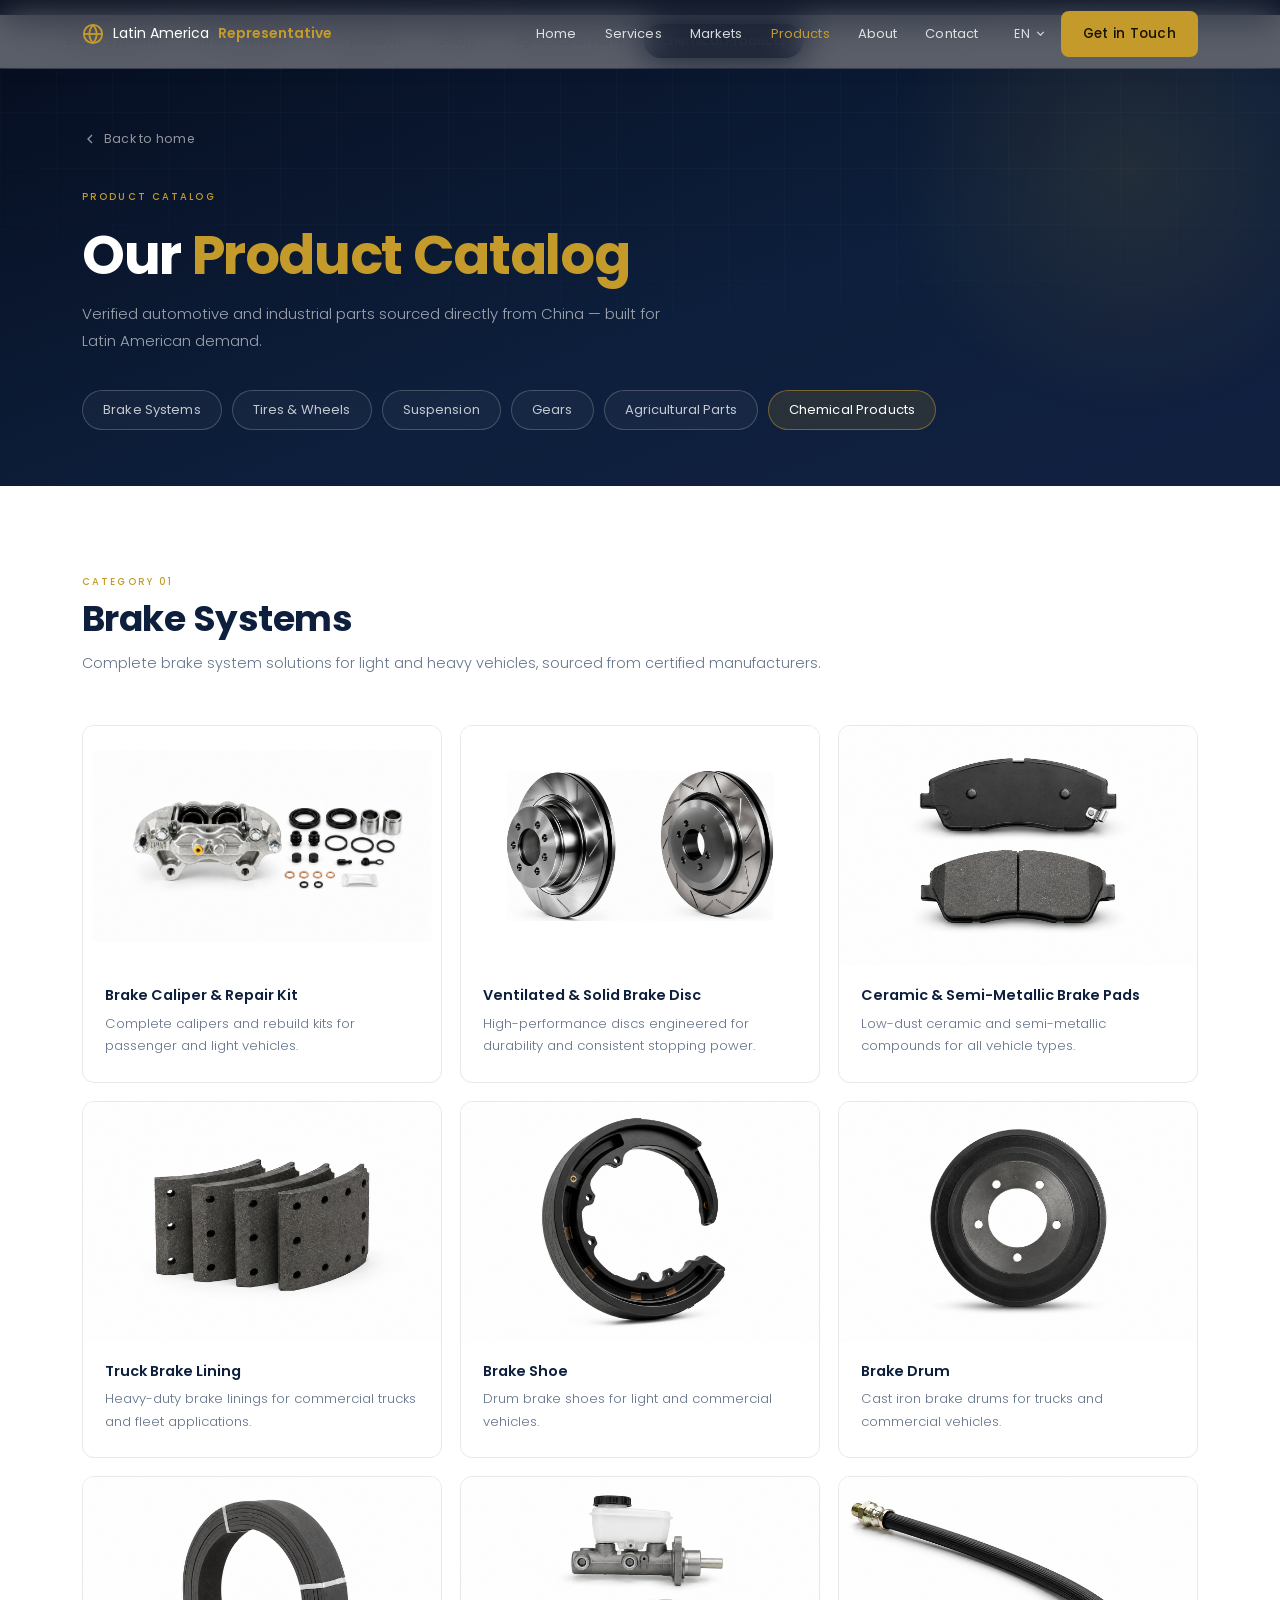
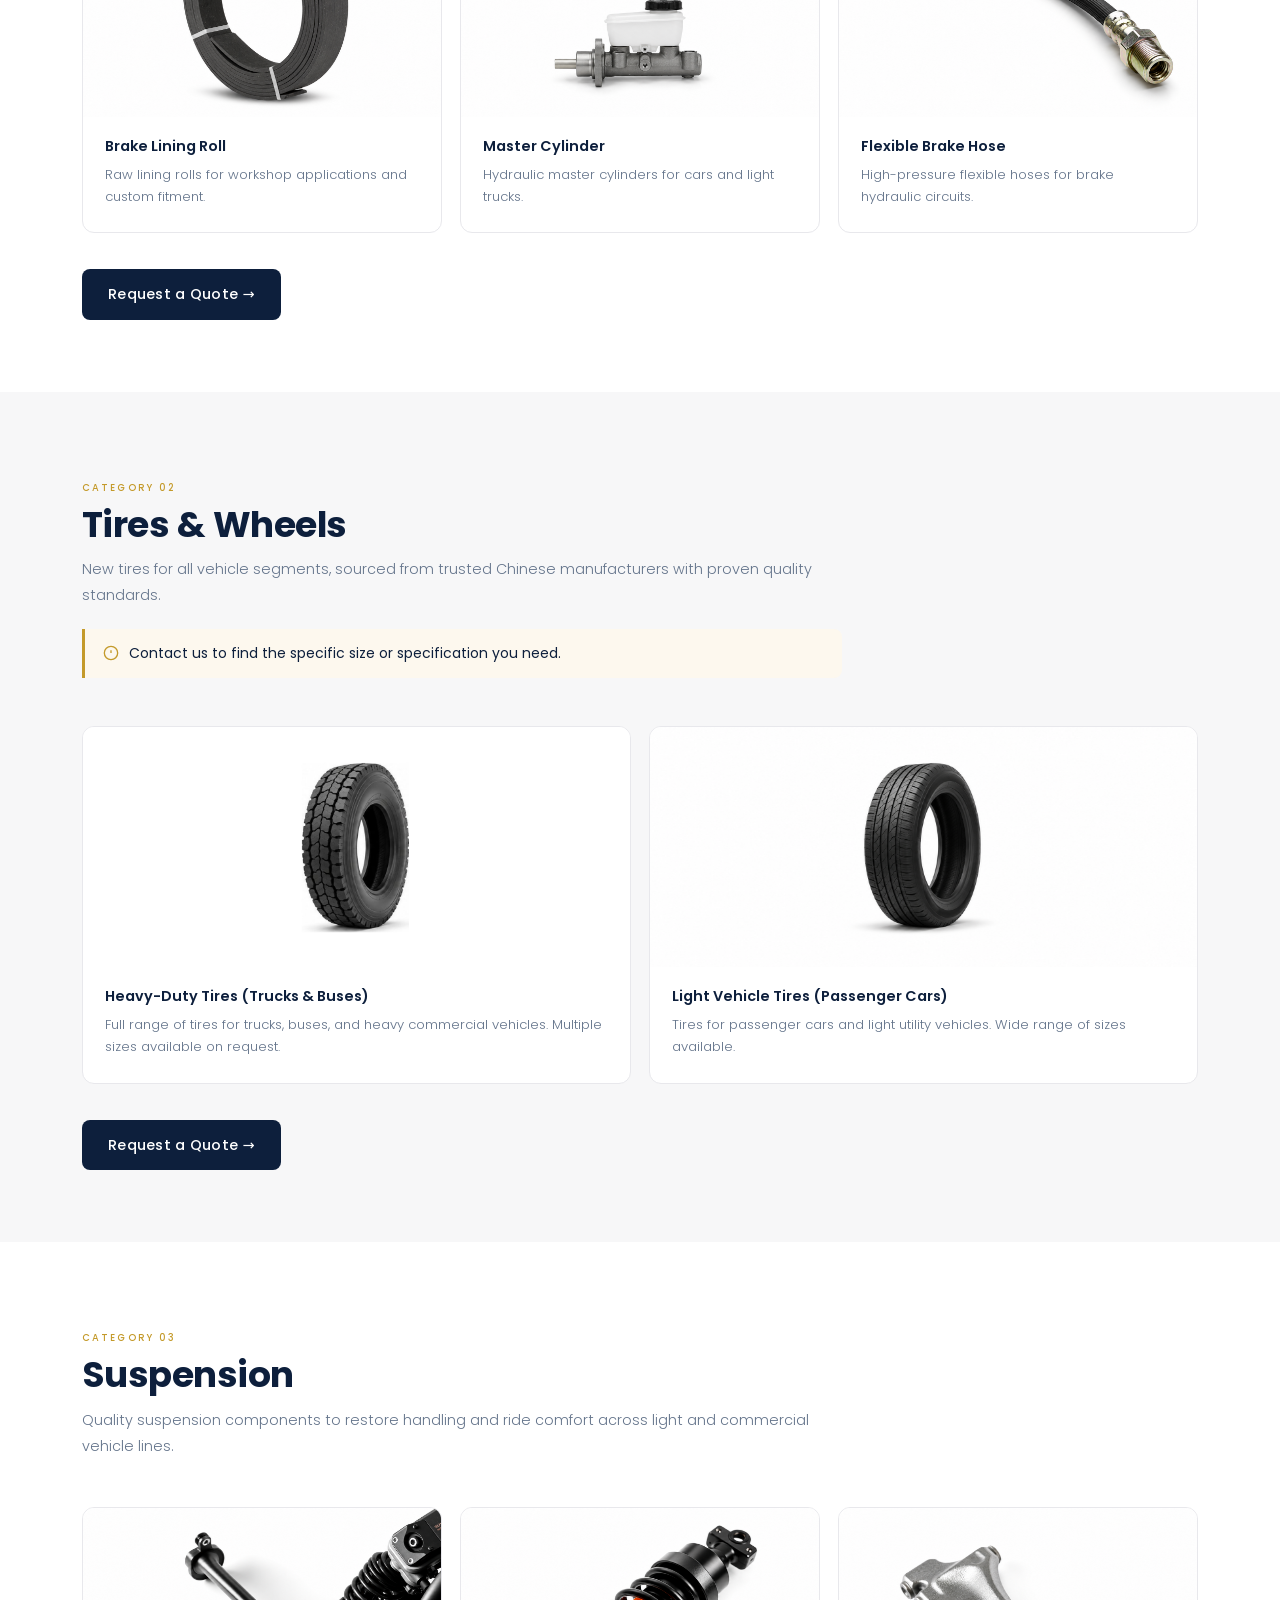
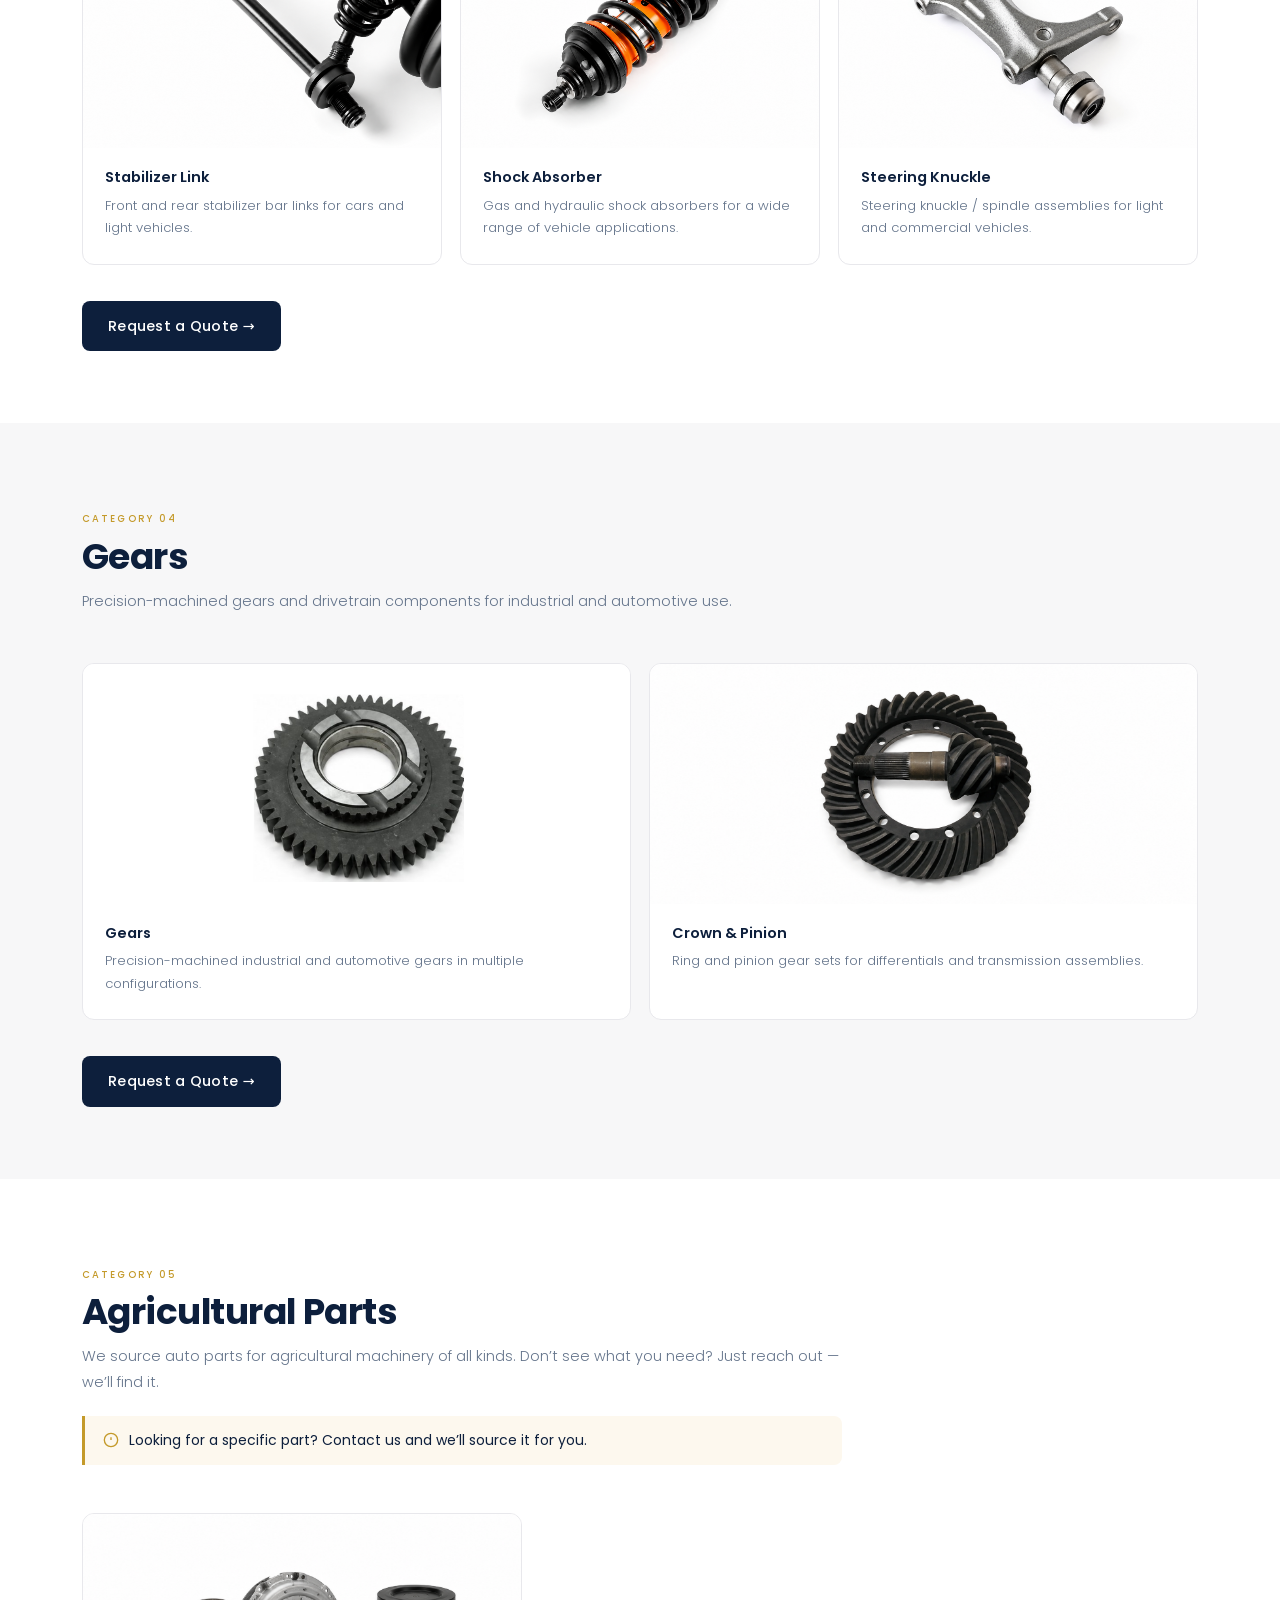
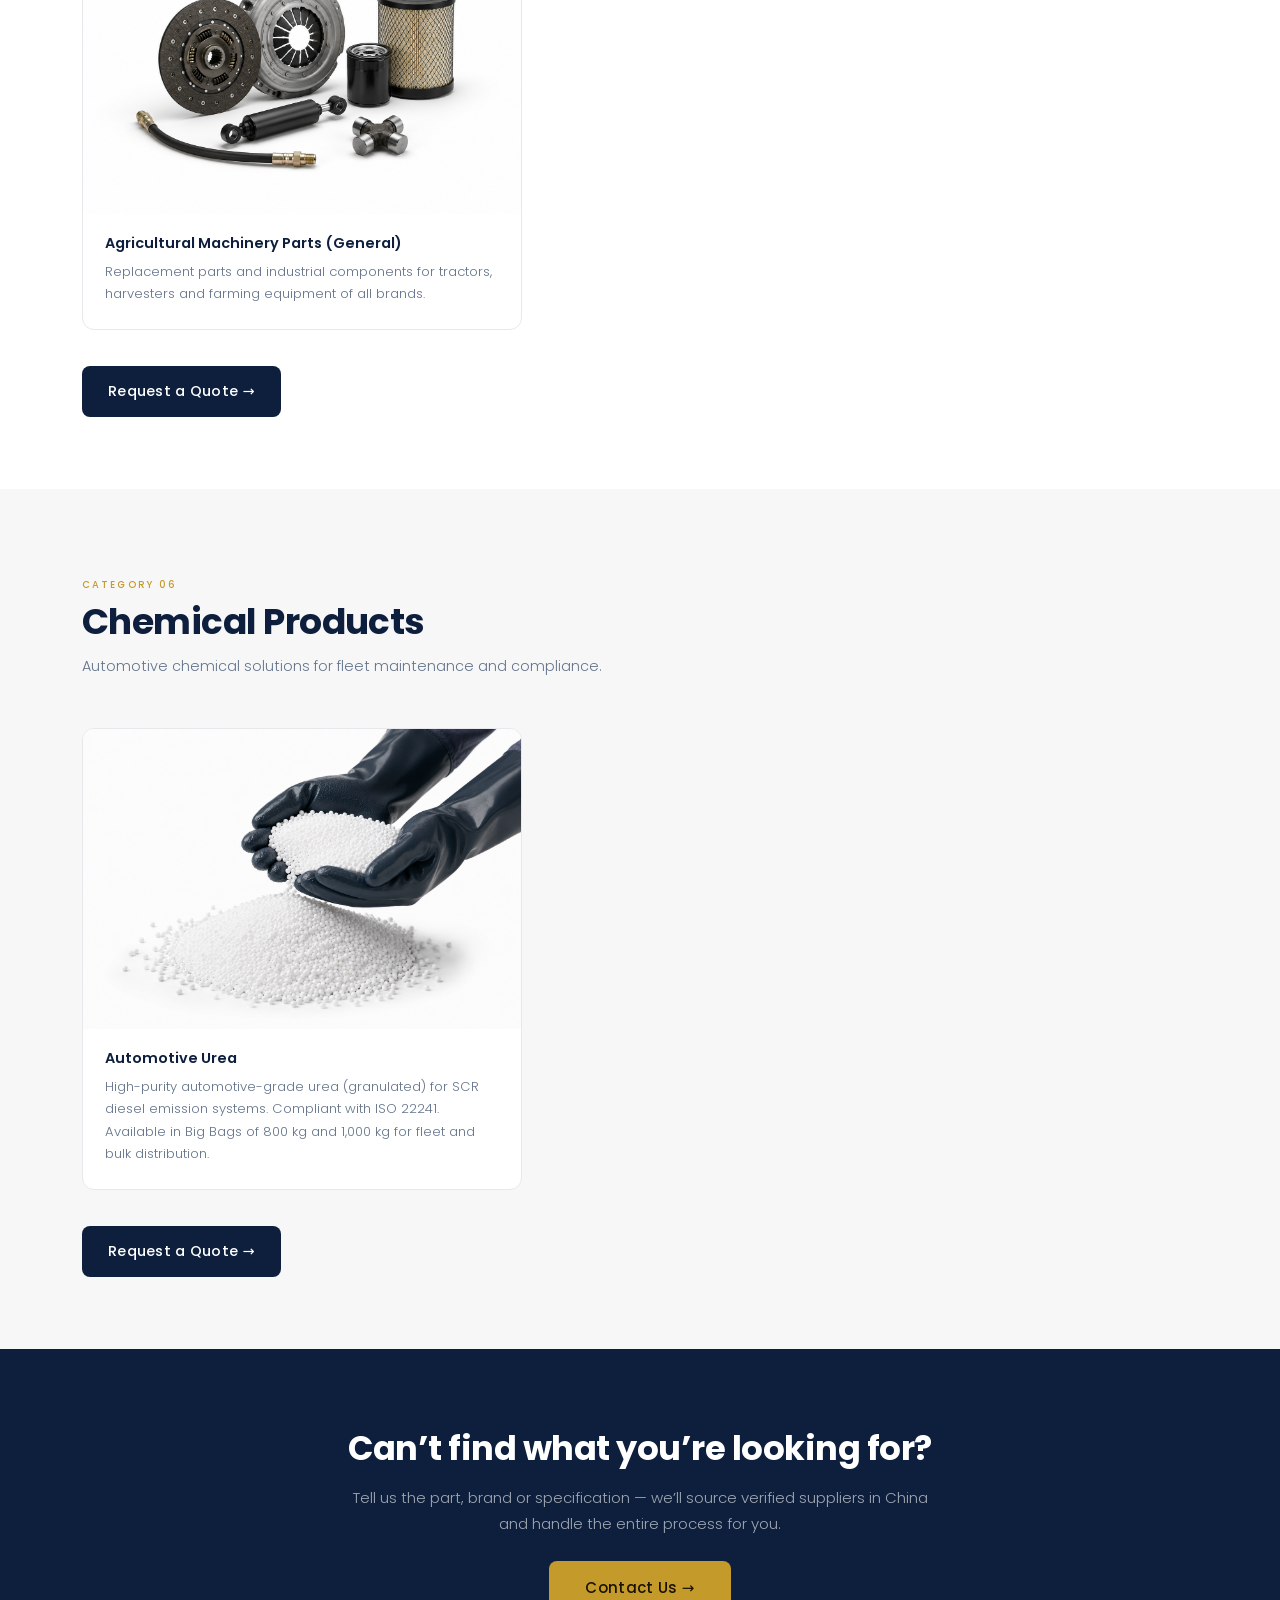
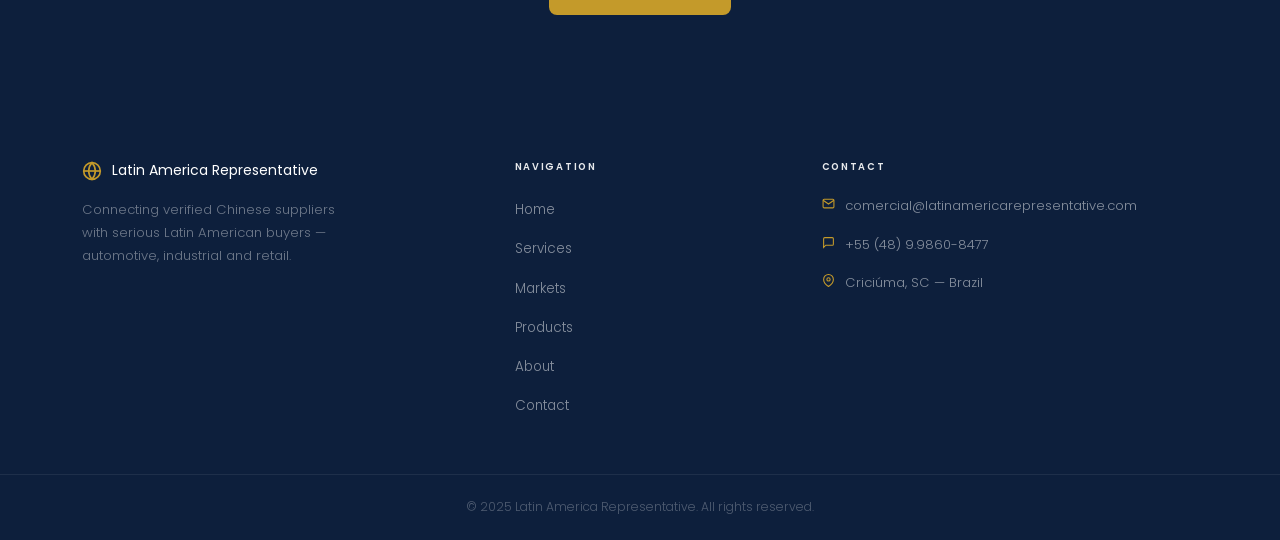
==== commit 2797419c: "favicon" ====
--- a/products.html
+++ b/products.html
@@ -6,13 +6,14 @@
   <title>Products — Latin America Representative</title>
   <link rel="stylesheet" href="style.css" />
   <link rel="stylesheet" href="products.css" />
+  <link rel="icon" type="image/png" href="img/Logo.png" />
   <link rel="preconnect" href="https://fonts.googleapis.com" />
   <link rel="preconnect" href="https://fonts.gstatic.com" crossorigin />
   <link href="https://fonts.googleapis.com/css2?family=Poppins:wght@300;400;500;600;700&display=swap" rel="stylesheet" />
 </head>
 <body class="products-page">
 
-  <!-- NAVBAR (same as index) -->
+  <!-- NAVBAR -->
   <header class="navbar" id="navbar">
     <div class="container navbar__inner">
       <a href="index.html#home" class="navbar__logo">
@@ -20,12 +21,12 @@
         <span class="logo__latin">Latin America</span> <span class="logo__rep">Representative</span>
       </a>
       <nav class="navbar__links">
-        <a href="index.html#home">Home</a>
-        <a href="index.html#services">Services</a>
-        <a href="index.html#markets">Markets</a>
-        <a href="products.html" class="nav-active">Products</a>
-        <a href="index.html#about">About</a>
-        <a href="index.html#contact">Contact</a>
+        <a href="index.html#home"     data-i18n="nav_home">Home</a>
+        <a href="index.html#services" data-i18n="nav_services">Services</a>
+        <a href="index.html#markets"  data-i18n="nav_markets">Markets</a>
+        <a href="products.html" class="nav-active" data-i18n="nav_products">Products</a>
+        <a href="index.html#about"    data-i18n="nav_about">About</a>
+        <a href="index.html#contact"  data-i18n="nav_contact">Contact</a>
       </nav>
       <div class="navbar__actions">
         <div class="lang-switcher" id="langSwitcher">
@@ -39,20 +40,20 @@
             <button>Español</button>
           </div>
         </div>
-        <a href="index.html#contact" class="btn btn--gold">Get in Touch</a>
+        <a href="index.html#contact" class="btn btn--gold" data-i18n="nav_cta">Get in Touch</a>
       </div>
       <button class="navbar__hamburger" id="hamburger" aria-label="Toggle menu">
         <span></span><span></span><span></span>
       </button>
     </div>
     <div class="mobile-menu" id="mobileMenu">
-      <a href="index.html#home" class="mobile-link">Home</a>
-      <a href="index.html#services" class="mobile-link">Services</a>
-      <a href="index.html#markets" class="mobile-link">Markets</a>
-      <a href="products.html" class="mobile-link">Products</a>
-      <a href="index.html#about" class="mobile-link">About</a>
-      <a href="index.html#contact" class="mobile-link">Contact</a>
-      <a href="index.html#contact" class="btn btn--gold mobile-cta">Get in Touch</a>
+      <a href="index.html#home"     class="mobile-link" data-i18n="nav_home">Home</a>
+      <a href="index.html#services" class="mobile-link" data-i18n="nav_services">Services</a>
+      <a href="index.html#markets"  class="mobile-link" data-i18n="nav_markets">Markets</a>
+      <a href="products.html"       class="mobile-link" data-i18n="nav_products">Products</a>
+      <a href="index.html#about"    class="mobile-link" data-i18n="nav_about">About</a>
+      <a href="index.html#contact"  class="mobile-link" data-i18n="nav_contact">Contact</a>
+      <a href="index.html#contact"  class="btn btn--gold mobile-cta" data-i18n="nav_cta">Get in Touch</a>
     </div>
   </header>
 
@@ -62,314 +63,262 @@
     <div class="container prod-hero__inner">
       <a href="index.html" class="prod-hero__back">
         <svg xmlns="http://www.w3.org/2000/svg" width="16" height="16" viewBox="0 0 24 24" fill="none" stroke="currentColor" stroke-width="2"><polyline points="15 18 9 12 15 6"/></svg>
-        Back to home
+        <span data-i18n="prod_back">Back to home</span>
       </a>
       <div class="prod-hero__heading">
-        <span class="eyebrow">Product Catalog</span>
-        <h1 class="prod-hero__title">Our <em>Product Catalog</em></h1>
-      </div>
-      <p class="prod-hero__sub">Verified automotive and industrial parts sourced directly from China — built for Latin American demand.</p>
+        <span class="eyebrow" data-i18n="prod_eyebrow">Product Catalog</span>
+        <h1 class="prod-hero__title">Our <em data-i18n="prod_title_em">Product Catalog</em></h1>
+      </div>
+      <p class="prod-hero__sub" data-i18n="prod_sub">Verified automotive and industrial parts sourced directly from China — built for Latin American demand.</p>
 
       <!-- Category pills -->
       <div class="prod-nav" id="prodNav">
-        <a href="#brake-systems"      class="prod-nav__pill active">Brake Systems</a>
-        <a href="#tires-wheels"       class="prod-nav__pill">Tires &amp; Wheels</a>
-        <a href="#suspension"         class="prod-nav__pill">Suspension</a>
-        <a href="#gears"              class="prod-nav__pill">Gears</a>
-        <a href="#agricultural-parts" class="prod-nav__pill">Agricultural Parts</a>
-        <a href="#chemical-products"  class="prod-nav__pill">Chemical Products</a>
-      </div>
-    </div>
-  </section>
-
-  <!-- ============================================================
-       CATEGORY 01 — BRAKE SYSTEMS
-       ============================================================ -->
+        <a href="#brake-systems"      class="prod-nav__pill active" data-i18n="cat01_title">Brake Systems</a>
+        <a href="#tires-wheels"       class="prod-nav__pill" data-i18n="cat02_title">Tires &amp; Wheels</a>
+        <a href="#suspension"         class="prod-nav__pill" data-i18n="cat03_title">Suspension</a>
+        <a href="#gears"              class="prod-nav__pill" data-i18n="cat04_title">Gears</a>
+        <a href="#agricultural-parts" class="prod-nav__pill" data-i18n="cat05_title">Agricultural Parts</a>
+        <a href="#chemical-products"  class="prod-nav__pill" data-i18n="cat06_title">Chemical Products</a>
+      </div>
+    </div>
+  </section>
+
+  <!-- CATEGORY 01 — BRAKE SYSTEMS -->
   <section class="cat-section" id="brake-systems">
     <div class="container">
       <div class="cat-header">
-        <span class="cat-label">Category 01</span>
-        <h2 class="cat-title">Brake Systems</h2>
-        <p class="cat-desc">Complete brake system solutions for light and heavy vehicles, sourced from certified manufacturers.</p>
+        <span class="cat-label" data-i18n="cat01_label">Category 01</span>
+        <h2 class="cat-title" data-i18n="cat01_title">Brake Systems</h2>
+        <p class="cat-desc" data-i18n="cat01_desc">Complete brake system solutions for light and heavy vehicles, sourced from certified manufacturers.</p>
       </div>
 
       <div class="prod-grid">
         <div class="prod-card">
-          <div class="prod-card__img">
-            <img src="img/BrakeCaliper.png" alt="Brake Caliper" loading="lazy" />
-          </div>
-          <div class="prod-card__body">
-            <h3>Brake Caliper &amp; Repair Kit</h3>
-            <p>Complete calipers and rebuild kits for passenger and light vehicles.</p>
-          </div>
-        </div>
-        <div class="prod-card">
-          <div class="prod-card__img">
-            <img src="img/BrakeDisc.png" alt="Brake Disc" loading="lazy" />
-          </div>
-          <div class="prod-card__body">
-            <h3>Ventilated &amp; Solid Brake Disc</h3>
-            <p>High-performance discs engineered for durability and consistent stopping power.</p>
-          </div>
-        </div>
-        <div class="prod-card">
-          <div class="prod-card__img">
-            <img src="img/BrakePad.png" " alt="Brake Pads" loading="lazy" />
-          </div>
-          <div class="prod-card__body">
-            <h3>Ceramic &amp; Semi-Metallic Brake Pads</h3>
-            <p>Low-dust ceramic and semi-metallic compounds for all vehicle types.</p>
-          </div>
-        </div>
-        <div class="prod-card">
-          <div class="prod-card__img">
-            <img src="img/BrakeLining.png" alt="Truck Brake Lining" loading="lazy" />
-          </div>
-          <div class="prod-card__body">
-            <h3>Truck Brake Lining</h3>
-            <p>Heavy-duty brake linings for commercial trucks and fleet applications.</p>
-          </div>
-        </div>
-        <div class="prod-card">
-          <div class="prod-card__img">
-            <img src="img/BrakeShoe.png" alt="Brake Shoe" loading="lazy" />
-          </div>
-          <div class="prod-card__body">
-            <h3>Brake Shoe</h3>
-            <p>Drum brake shoes for light and commercial vehicles.</p>
-          </div>
-        </div>
-        <div class="prod-card">
-          <div class="prod-card__img">
-            <img src="img/BrakeDrum.png" alt="Brake Drum" loading="lazy" />
-          </div>
-          <div class="prod-card__body">
-            <h3>Brake Drum</h3>
-            <p>Cast iron brake drums for trucks and commercial vehicles.</p>
-          </div>
-        </div>
-        <div class="prod-card">
-          <div class="prod-card__img">
-            <img src="img/BrakeLiningRoll.png" " alt="Brake Lining Roll" loading="lazy" />
-          </div>
-          <div class="prod-card__body">
-            <h3>Brake Lining Roll</h3>
-            <p>Raw lining rolls for workshop applications and custom fitment.</p>
-          </div>
-        </div>
-        <div class="prod-card">
-          <div class="prod-card__img">
-            <img src="img/MasterCylinder.png" " alt="Master Cylinder" loading="lazy" />
-          </div>
-          <div class="prod-card__body">
-            <h3>Master Cylinder</h3>
-            <p>Hydraulic master cylinders for cars and light trucks.</p>
-          </div>
-        </div>
-        <div class="prod-card">
-          <div class="prod-card__img">
-            <img src="img/FlexibleBrakeHose.png" " alt="Brake Hose" loading="lazy" />
-          </div>
-          <div class="prod-card__body">
-            <h3>Flexible Brake Hose</h3>
-            <p>High-pressure flexible hoses for brake hydraulic circuits.</p>
-          </div>
-        </div>
-      </div>
-
-      <a href="index.html#contact" class="btn btn--navy btn--lg cat-cta">Request a Quote →</a>
-    </div>
-  </section>
-
-  <!-- ============================================================
-       CATEGORY 02 — TIRES & WHEELS
-       ============================================================ -->
+          <div class="prod-card__img"><img src="img/BrakeCaliper.png" alt="Brake Caliper" loading="lazy" /></div>
+          <div class="prod-card__body">
+            <h3 data-i18n="brake1_title">Brake Caliper &amp; Repair Kit</h3>
+            <p data-i18n="brake1_desc">Complete calipers and rebuild kits for passenger and light vehicles.</p>
+          </div>
+        </div>
+        <div class="prod-card">
+          <div class="prod-card__img"><img src="img/BrakeDisc.png" alt="Brake Disc" loading="lazy" /></div>
+          <div class="prod-card__body">
+            <h3 data-i18n="brake2_title">Ventilated &amp; Solid Brake Disc</h3>
+            <p data-i18n="brake2_desc">High-performance discs engineered for durability and consistent stopping power.</p>
+          </div>
+        </div>
+        <div class="prod-card">
+          <div class="prod-card__img"><img src="img/BrakePad.png" alt="Brake Pads" loading="lazy" /></div>
+          <div class="prod-card__body">
+            <h3 data-i18n="brake3_title">Ceramic &amp; Semi-Metallic Brake Pads</h3>
+            <p data-i18n="brake3_desc">Low-dust ceramic and semi-metallic compounds for all vehicle types.</p>
+          </div>
+        </div>
+        <div class="prod-card">
+          <div class="prod-card__img"><img src="img/BrakeLining.png" alt="Truck Brake Lining" loading="lazy" /></div>
+          <div class="prod-card__body">
+            <h3 data-i18n="brake4_title">Truck Brake Lining</h3>
+            <p data-i18n="brake4_desc">Heavy-duty brake linings for commercial trucks and fleet applications.</p>
+          </div>
+        </div>
+        <div class="prod-card">
+          <div class="prod-card__img"><img src="img/BrakeShoe.png" alt="Brake Shoe" loading="lazy" /></div>
+          <div class="prod-card__body">
+            <h3 data-i18n="brake5_title">Brake Shoe</h3>
+            <p data-i18n="brake5_desc">Drum brake shoes for light and commercial vehicles.</p>
+          </div>
+        </div>
+        <div class="prod-card">
+          <div class="prod-card__img"><img src="img/BrakeDrum.png" alt="Brake Drum" loading="lazy" /></div>
+          <div class="prod-card__body">
+            <h3 data-i18n="brake6_title">Brake Drum</h3>
+            <p data-i18n="brake6_desc">Cast iron brake drums for trucks and commercial vehicles.</p>
+          </div>
+        </div>
+        <div class="prod-card">
+          <div class="prod-card__img"><img src="img/BrakeLiningRoll.png" alt="Brake Lining Roll" loading="lazy" /></div>
+          <div class="prod-card__body">
+            <h3 data-i18n="brake7_title">Brake Lining Roll</h3>
+            <p data-i18n="brake7_desc">Raw lining rolls for workshop applications and custom fitment.</p>
+          </div>
+        </div>
+        <div class="prod-card">
+          <div class="prod-card__img"><img src="img/MasterCylinder.png" alt="Master Cylinder" loading="lazy" /></div>
+          <div class="prod-card__body">
+            <h3 data-i18n="brake8_title">Master Cylinder</h3>
+            <p data-i18n="brake8_desc">Hydraulic master cylinders for cars and light trucks.</p>
+          </div>
+        </div>
+        <div class="prod-card">
+          <div class="prod-card__img"><img src="img/FlexibleBrakeHose.png" alt="Brake Hose" loading="lazy" /></div>
+          <div class="prod-card__body">
+            <h3 data-i18n="brake9_title">Flexible Brake Hose</h3>
+            <p data-i18n="brake9_desc">High-pressure flexible hoses for brake hydraulic circuits.</p>
+          </div>
+        </div>
+      </div>
+
+      <a href="index.html#contact" class="btn btn--navy btn--lg cat-cta" data-i18n="quote_cta">Request a Quote →</a>
+    </div>
+  </section>
+
+  <!-- CATEGORY 02 — TIRES & WHEELS -->
   <section class="cat-section cat-section--alt" id="tires-wheels">
     <div class="container">
       <div class="cat-header">
-        <span class="cat-label">Category 02</span>
-        <h2 class="cat-title">Tires &amp; Wheels</h2>
-        <p class="cat-desc">New tires for all vehicle segments, sourced from trusted Chinese manufacturers with proven quality standards.</p>
+        <span class="cat-label" data-i18n="cat02_label">Category 02</span>
+        <h2 class="cat-title" data-i18n="cat02_title">Tires &amp; Wheels</h2>
+        <p class="cat-desc" data-i18n="cat02_desc">New tires for all vehicle segments, sourced from trusted Chinese manufacturers with proven quality standards.</p>
         <div class="cat-note">
           <svg xmlns="http://www.w3.org/2000/svg" width="16" height="16" viewBox="0 0 24 24" fill="none" stroke="currentColor" stroke-width="2"><circle cx="12" cy="12" r="10"/><line x1="12" y1="8" x2="12" y2="12"/><line x1="12" y1="16" x2="12.01" y2="16"/></svg>
-          Contact us to find the specific size or specification you need.
+          <span data-i18n="cat02_note">Contact us to find the specific size or specification you need.</span>
         </div>
       </div>
 
       <div class="prod-grid prod-grid--2">
         <div class="prod-card">
-          <div class="prod-card__img">
-            <img src="img/HeavyDutyTires.png" alt="Heavy Duty Truck Tires" loading="lazy" />
-          </div>
-          <div class="prod-card__body">
-            <h3>Heavy-Duty Tires (Trucks &amp; Buses)</h3>
-            <p>Full range of tires for trucks, buses, and heavy commercial vehicles. Multiple sizes available on request.</p>
-          </div>
-        </div>
-        <div class="prod-card">
-          <div class="prod-card__img">
-            <img src="img/LightVehicleTires.png" " alt="Passenger Car Tires" loading="lazy" />
-          </div>
-          <div class="prod-card__body">
-            <h3>Light Vehicle Tires (Passenger Cars)</h3>
-            <p>Tires for passenger cars and light utility vehicles. Wide range of sizes available.</p>
-          </div>
-        </div>
-      </div>
-
-      <a href="index.html#contact" class="btn btn--navy btn--lg cat-cta">Request a Quote →</a>
-    </div>
-  </section>
-
-  <!-- ============================================================
-       CATEGORY 03 — SUSPENSION
-       ============================================================ -->
+          <div class="prod-card__img"><img src="img/HeavyDutyTires.png" alt="Heavy Duty Truck Tires" loading="lazy" /></div>
+          <div class="prod-card__body">
+            <h3 data-i18n="tire1_title">Heavy-Duty Tires (Trucks &amp; Buses)</h3>
+            <p data-i18n="tire1_desc">Full range of tires for trucks, buses, and heavy commercial vehicles. Multiple sizes available on request.</p>
+          </div>
+        </div>
+        <div class="prod-card">
+          <div class="prod-card__img"><img src="img/LightVehicleTires.png" alt="Passenger Car Tires" loading="lazy" /></div>
+          <div class="prod-card__body">
+            <h3 data-i18n="tire2_title">Light Vehicle Tires (Passenger Cars)</h3>
+            <p data-i18n="tire2_desc">Tires for passenger cars and light utility vehicles. Wide range of sizes available.</p>
+          </div>
+        </div>
+      </div>
+
+      <a href="index.html#contact" class="btn btn--navy btn--lg cat-cta" data-i18n="quote_cta">Request a Quote →</a>
+    </div>
+  </section>
+
+  <!-- CATEGORY 03 — SUSPENSION -->
   <section class="cat-section" id="suspension">
     <div class="container">
       <div class="cat-header">
-        <span class="cat-label">Category 03</span>
-        <h2 class="cat-title">Suspension</h2>
-        <p class="cat-desc">Quality suspension components to restore handling and ride comfort across light and commercial vehicle lines.</p>
+        <span class="cat-label" data-i18n="cat03_label">Category 03</span>
+        <h2 class="cat-title" data-i18n="cat03_title">Suspension</h2>
+        <p class="cat-desc" data-i18n="cat03_desc">Quality suspension components to restore handling and ride comfort across light and commercial vehicle lines.</p>
       </div>
 
       <div class="prod-grid">
         <div class="prod-card">
-          <div class="prod-card__img">
-            <img src="img/Bileleta.png" alt="Stabilizer Link" loading="lazy" />
-          </div>
-          <div class="prod-card__body">
-            <h3>Stabilizer Link</h3>
-            <p>Front and rear stabilizer bar links for cars and light vehicles.</p>
-          </div>
-        </div>
-        <div class="prod-card">
-          <div class="prod-card__img">
-            <img src="img/shock.png" alt="Shock Absorber" loading="lazy" />
-          </div>
-          <div class="prod-card__body">
-            <h3>Shock Absorber</h3>
-            <p>Gas and hydraulic shock absorbers for a wide range of vehicle applications.</p>
-          </div>
-        </div>
-        <div class="prod-card">
-          <div class="prod-card__img">
-            <img src="img/steering.png" alt="Steering Knuckle" loading="lazy" />
-          </div>
-          <div class="prod-card__body">
-            <h3>Steering Knuckle</h3>
-            <p>Steering knuckle / spindle assemblies for light and commercial vehicles.</p>
-          </div>
-        </div>
-      </div>
-
-      <a href="index.html#contact" class="btn btn--navy btn--lg cat-cta">Request a Quote →</a>
-    </div>
-  </section>
-
-  <!-- ============================================================
-       CATEGORY 04 — GEARS
-       ============================================================ -->
+          <div class="prod-card__img"><img src="img/Bileleta.png" alt="Stabilizer Link" loading="lazy" /></div>
+          <div class="prod-card__body">
+            <h3 data-i18n="susp1_title">Stabilizer Link</h3>
+            <p data-i18n="susp1_desc">Front and rear stabilizer bar links for cars and light vehicles.</p>
+          </div>
+        </div>
+        <div class="prod-card">
+          <div class="prod-card__img"><img src="img/shock.png" alt="Shock Absorber" loading="lazy" /></div>
+          <div class="prod-card__body">
+            <h3 data-i18n="susp2_title">Shock Absorber</h3>
+            <p data-i18n="susp2_desc">Gas and hydraulic shock absorbers for a wide range of vehicle applications.</p>
+          </div>
+        </div>
+        <div class="prod-card">
+          <div class="prod-card__img"><img src="img/steering.png" alt="Steering Knuckle" loading="lazy" /></div>
+          <div class="prod-card__body">
+            <h3 data-i18n="susp3_title">Steering Knuckle</h3>
+            <p data-i18n="susp3_desc">Steering knuckle / spindle assemblies for light and commercial vehicles.</p>
+          </div>
+        </div>
+      </div>
+
+      <a href="index.html#contact" class="btn btn--navy btn--lg cat-cta" data-i18n="quote_cta">Request a Quote →</a>
+    </div>
+  </section>
+
+  <!-- CATEGORY 04 — GEARS -->
   <section class="cat-section cat-section--alt" id="gears">
     <div class="container">
       <div class="cat-header">
-        <span class="cat-label">Category 04</span>
-        <h2 class="cat-title">Gears</h2>
-        <p class="cat-desc">Precision-machined gears and drivetrain components for industrial and automotive use.</p>
+        <span class="cat-label" data-i18n="cat04_label">Category 04</span>
+        <h2 class="cat-title" data-i18n="cat04_title">Gears</h2>
+        <p class="cat-desc" data-i18n="cat04_desc">Precision-machined gears and drivetrain components for industrial and automotive use.</p>
       </div>
 
       <div class="prod-grid prod-grid--2">
         <div class="prod-card">
-          <div class="prod-card__img">
-            <img src="img/Gear.png" " alt="Gears" loading="lazy" />
-          </div>
-          <div class="prod-card__body">
-            <h3>Gears</h3>
-            <p>Precision-machined industrial and automotive gears in multiple configurations.</p>
-          </div>
-        </div>
-        <div class="prod-card">
-          <div class="prod-card__img">
-            <img src="img/CrownP.png" " alt="Crown and Pinion" loading="lazy" />
-          </div>
-          <div class="prod-card__body">
-            <h3>Crown &amp; Pinion</h3>
-            <p>Ring and pinion gear sets for differentials and transmission assemblies.</p>
-          </div>
-        </div>
-      </div>
-
-      <a href="index.html#contact" class="btn btn--navy btn--lg cat-cta">Request a Quote →</a>
-    </div>
-  </section>
-
-  <!-- ============================================================
-       CATEGORY 05 — AGRICULTURAL PARTS
-       ============================================================ -->
+          <div class="prod-card__img"><img src="img/Gear.png" alt="Gears" loading="lazy" /></div>
+          <div class="prod-card__body">
+            <h3 data-i18n="gear1_title">Gears</h3>
+            <p data-i18n="gear1_desc">Precision-machined industrial and automotive gears in multiple configurations.</p>
+          </div>
+        </div>
+        <div class="prod-card">
+          <div class="prod-card__img"><img src="img/CrownP.png" alt="Crown and Pinion" loading="lazy" /></div>
+          <div class="prod-card__body">
+            <h3 data-i18n="gear2_title">Crown &amp; Pinion</h3>
+            <p data-i18n="gear2_desc">Ring and pinion gear sets for differentials and transmission assemblies.</p>
+          </div>
+        </div>
+      </div>
+
+      <a href="index.html#contact" class="btn btn--navy btn--lg cat-cta" data-i18n="quote_cta">Request a Quote →</a>
+    </div>
+  </section>
+
+  <!-- CATEGORY 05 — AGRICULTURAL PARTS -->
   <section class="cat-section" id="agricultural-parts">
     <div class="container">
       <div class="cat-header">
-        <span class="cat-label">Category 05</span>
-        <h2 class="cat-title">Agricultural Parts</h2>
-        <p class="cat-desc">We source auto parts for agricultural machinery of all kinds. Don't see what you need? Just reach out — we'll find it.</p>
+        <span class="cat-label" data-i18n="cat05_label">Category 05</span>
+        <h2 class="cat-title" data-i18n="cat05_title">Agricultural Parts</h2>
+        <p class="cat-desc" data-i18n="cat05_desc">We source auto parts for agricultural machinery of all kinds. Don't see what you need? Just reach out — we'll find it.</p>
         <div class="cat-note">
           <svg xmlns="http://www.w3.org/2000/svg" width="16" height="16" viewBox="0 0 24 24" fill="none" stroke="currentColor" stroke-width="2"><circle cx="12" cy="12" r="10"/><line x1="12" y1="8" x2="12" y2="12"/><line x1="12" y1="16" x2="12.01" y2="16"/></svg>
-          Looking for a specific part? Contact us and we'll source it for you.
+          <span data-i18n="cat05_note">Looking for a specific part? Contact us and we'll source it for you.</span>
         </div>
       </div>
 
       <div class="prod-grid prod-grid--1">
         <div class="prod-card">
-          <div class="prod-card__img prod-card__img--tall">
-            <img src="img/AgriculturalMachinery.png" " alt="Agricultural Parts" loading="lazy" />
-          </div>
-          <div class="prod-card__body">
-            <h3>Agricultural Machinery Parts (General)</h3>
-            <p>Replacement parts and industrial components for tractors, harvesters and farming equipment of all brands.</p>
-          </div>
-        </div>
-      </div>
-
-      <a href="index.html#contact" class="btn btn--navy btn--lg cat-cta">Request a Quote →</a>
-    </div>
-  </section>
-
-  <!-- ============================================================
-       CATEGORY 06 — CHEMICAL PRODUCTS
-       ============================================================ -->
+          <div class="prod-card__img prod-card__img--tall"><img src="img/AgriculturalMachinery.png" alt="Agricultural Parts" loading="lazy" /></div>
+          <div class="prod-card__body">
+            <h3 data-i18n="agri1_title">Agricultural Machinery Parts (General)</h3>
+            <p data-i18n="agri1_desc">Replacement parts and industrial components for tractors, harvesters and farming equipment of all brands.</p>
+          </div>
+        </div>
+      </div>
+
+      <a href="index.html#contact" class="btn btn--navy btn--lg cat-cta" data-i18n="quote_cta">Request a Quote →</a>
+    </div>
+  </section>
+
+  <!-- CATEGORY 06 — CHEMICAL PRODUCTS -->
   <section class="cat-section cat-section--alt" id="chemical-products">
     <div class="container">
       <div class="cat-header">
-        <span class="cat-label">Category 06</span>
-        <h2 class="cat-title">Chemical Products</h2>
-        <p class="cat-desc">Automotive chemical solutions for fleet maintenance and compliance.</p>
+        <span class="cat-label" data-i18n="cat06_label">Category 06</span>
+        <h2 class="cat-title" data-i18n="cat06_title">Chemical Products</h2>
+        <p class="cat-desc" data-i18n="cat06_desc">Automotive chemical solutions for fleet maintenance and compliance.</p>
       </div>
 
       <div class="prod-grid prod-grid--1">
         <div class="prod-card">
-          <div class="prod-card__img prod-card__img--tall">
-            <img src="img/DEF.png" " alt="ARLA 32" loading="lazy" />
-          </div>
-          <div class="prod-card__body">
-            <h3>Automotive Urea</h3>
-            <p>High-purity automotive-grade urea (granulated) for SCR diesel emission systems. Compliant with ISO 22241. Available in Big Bags of 800 kg and 1,000 kg for fleet and bulk distribution.</p>
-          </div>
-        </div>
-      </div>
-
-      <a href="index.html#contact" class="btn btn--navy btn--lg cat-cta">Request a Quote →</a>
-    </div>
-  </section>
-
-  <!-- ============================================================
-       BOTTOM CTA
-       ============================================================ -->
+          <div class="prod-card__img prod-card__img--tall"><img src="img/DEF.png" alt="ARLA 32" loading="lazy" /></div>
+          <div class="prod-card__body">
+            <h3 data-i18n="chem1_title">Automotive Urea</h3>
+            <p data-i18n="chem1_desc">High-purity automotive-grade urea (granulated) for SCR diesel emission systems. Compliant with ISO 22241. Available in Big Bags of 800 kg and 1,000 kg for fleet and bulk distribution.</p>
+          </div>
+        </div>
+      </div>
+
+      <a href="index.html#contact" class="btn btn--navy btn--lg cat-cta" data-i18n="quote_cta">Request a Quote →</a>
+    </div>
+  </section>
+
+  <!-- BOTTOM CTA -->
   <section class="prod-bottom-cta">
     <div class="container prod-bottom-cta__inner">
-      <h2>Can't find what you're looking for?</h2>
-      <p>Tell us the part, brand or specification — we'll source verified suppliers in China and handle the entire process for you.</p>
-      <a href="index.html#contact" class="btn btn--gold btn--lg">
-        Contact Us →
-      </a>
+      <h2 data-i18n="prod_bottom_title">Can't find what you're looking for?</h2>
+      <p data-i18n="prod_bottom_desc">Tell us the part, brand or specification — we'll source verified suppliers in China and handle the entire process for you.</p>
+      <a href="index.html#contact" class="btn btn--gold btn--lg" data-i18n="prod_bottom_cta">Contact Us →</a>
     </div>
   </section>
 
@@ -381,21 +330,21 @@
           <svg xmlns="http://www.w3.org/2000/svg" width="20" height="20" viewBox="0 0 24 24" fill="none" stroke="currentColor" stroke-width="2"><circle cx="12" cy="12" r="10"/><path d="M12 2a15.3 15.3 0 0 1 4 10 15.3 15.3 0 0 1-4 10 15.3 15.3 0 0 1-4-10 15.3 15.3 0 0 1 4-10z"/><path d="M2 12h20"/></svg>
           Latin America Representative
         </div>
-        <p>Connecting verified Chinese suppliers with serious Latin American buyers — automotive, industrial and retail.</p>
+        <p data-i18n="footer_desc">Connecting verified Chinese suppliers with serious Latin American buyers — automotive, industrial and retail.</p>
       </div>
       <div class="footer__nav">
-        <h4>Navigation</h4>
+        <h4 data-i18n="footer_nav_title">Navigation</h4>
         <ul>
-          <li><a href="index.html#home">Home</a></li>
-          <li><a href="index.html#services">Services</a></li>
-          <li><a href="index.html#markets">Markets</a></li>
-          <li><a href="products.html">Products</a></li>
-          <li><a href="index.html#about">About</a></li>
-          <li><a href="index.html#contact">Contact</a></li>
+          <li><a href="index.html#home"     data-i18n="nav_home">Home</a></li>
+          <li><a href="index.html#services" data-i18n="nav_services">Services</a></li>
+          <li><a href="index.html#markets"  data-i18n="nav_markets">Markets</a></li>
+          <li><a href="products.html"       data-i18n="nav_products">Products</a></li>
+          <li><a href="index.html#about"    data-i18n="nav_about">About</a></li>
+          <li><a href="index.html#contact"  data-i18n="nav_contact">Contact</a></li>
         </ul>
       </div>
       <div class="footer__contact">
-        <h4>Contact</h4>
+        <h4 data-i18n="footer_contact_title">Contact</h4>
         <ul>
           <li>
             <svg xmlns="http://www.w3.org/2000/svg" width="13" height="13" viewBox="0 0 24 24" fill="none" stroke="currentColor" stroke-width="2"><path d="M4 4h16c1.1 0 2 .9 2 2v12c0 1.1-.9 2-2 2H4c-1.1 0-2-.9-2-2V6c0-1.1.9-2 2-2z"/><polyline points="22,6 12,13 2,6"/></svg>
@@ -413,11 +362,12 @@
       </div>
     </div>
     <div class="footer__bottom">
-      <div class="container">© 2025 Latin America Representative. All rights reserved.</div>
+      <div class="container" data-i18n="footer_copy">© 2025 Latin America Representative. All rights reserved.</div>
     </div>
   </footer>
 
   <script src="script.js"></script>
   <script src="products.js"></script>
+  <script src="i18n.js"></script>
 </body>
 </html>
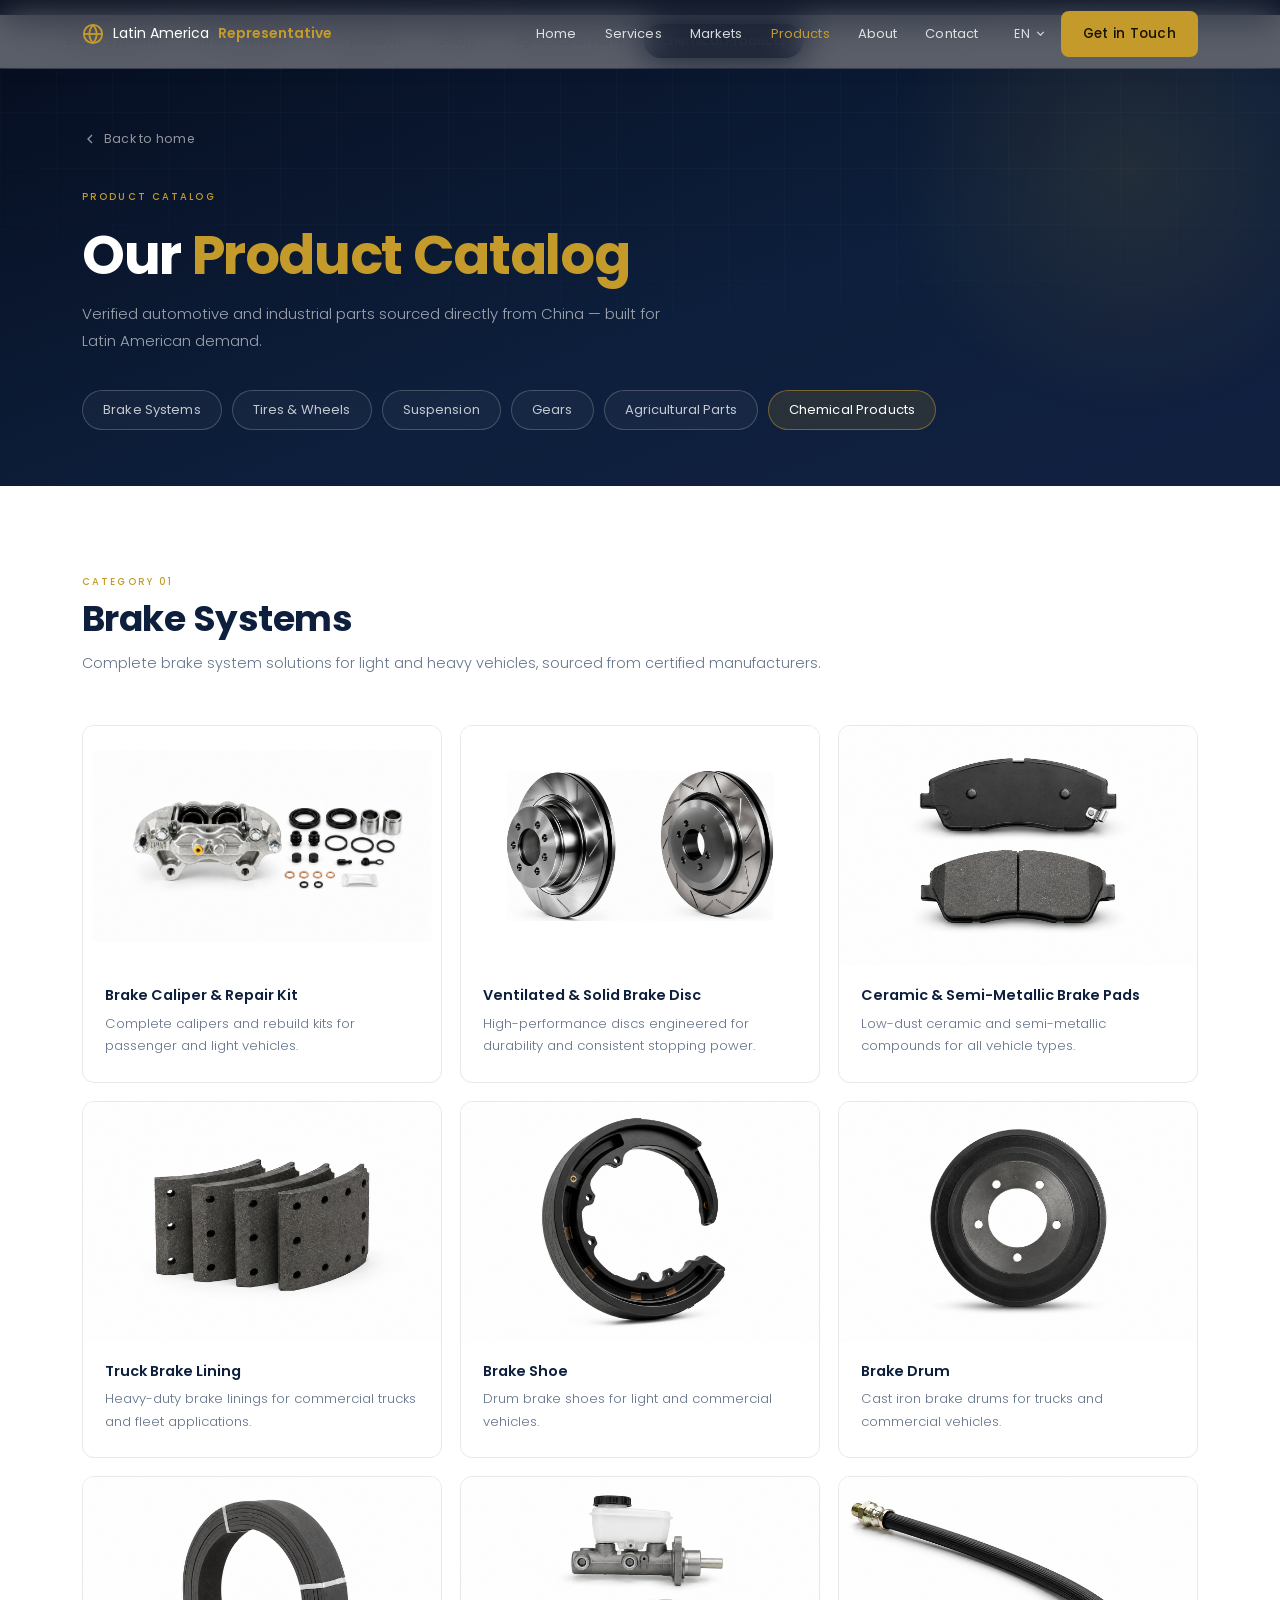
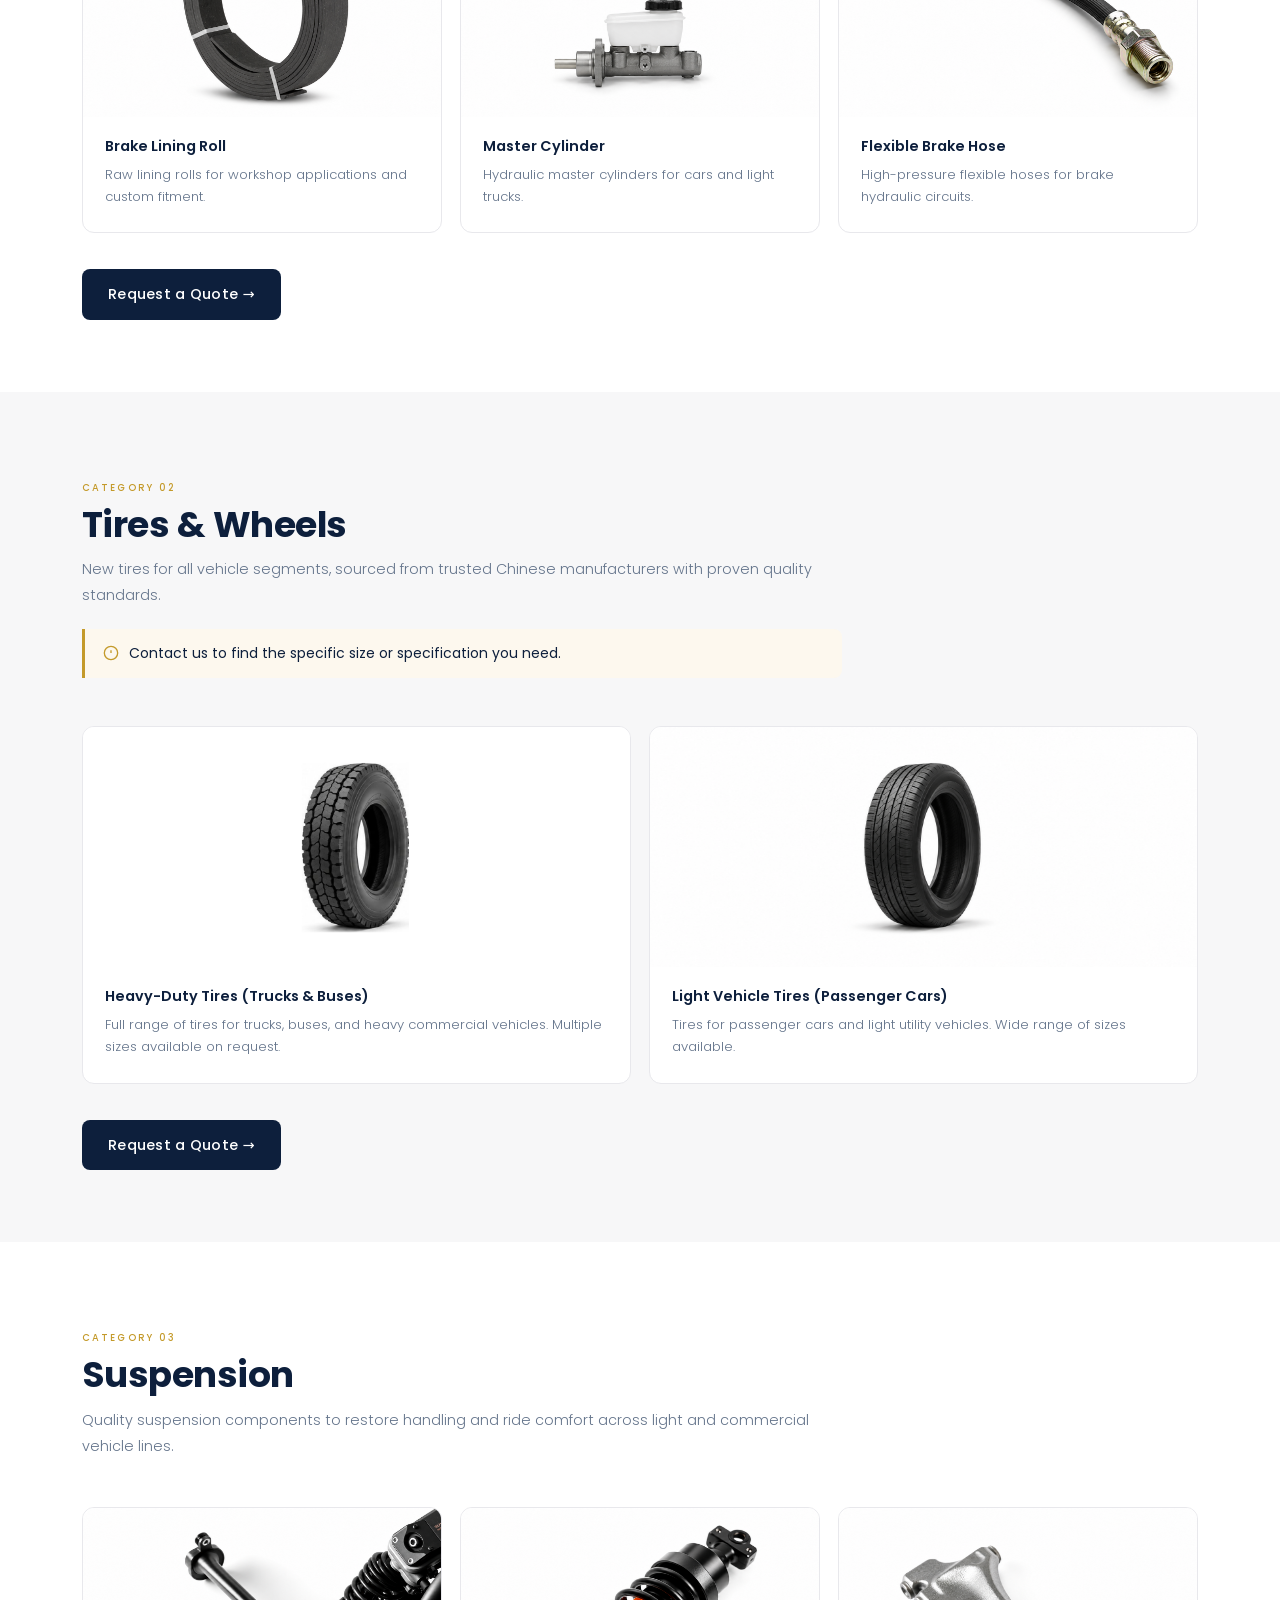
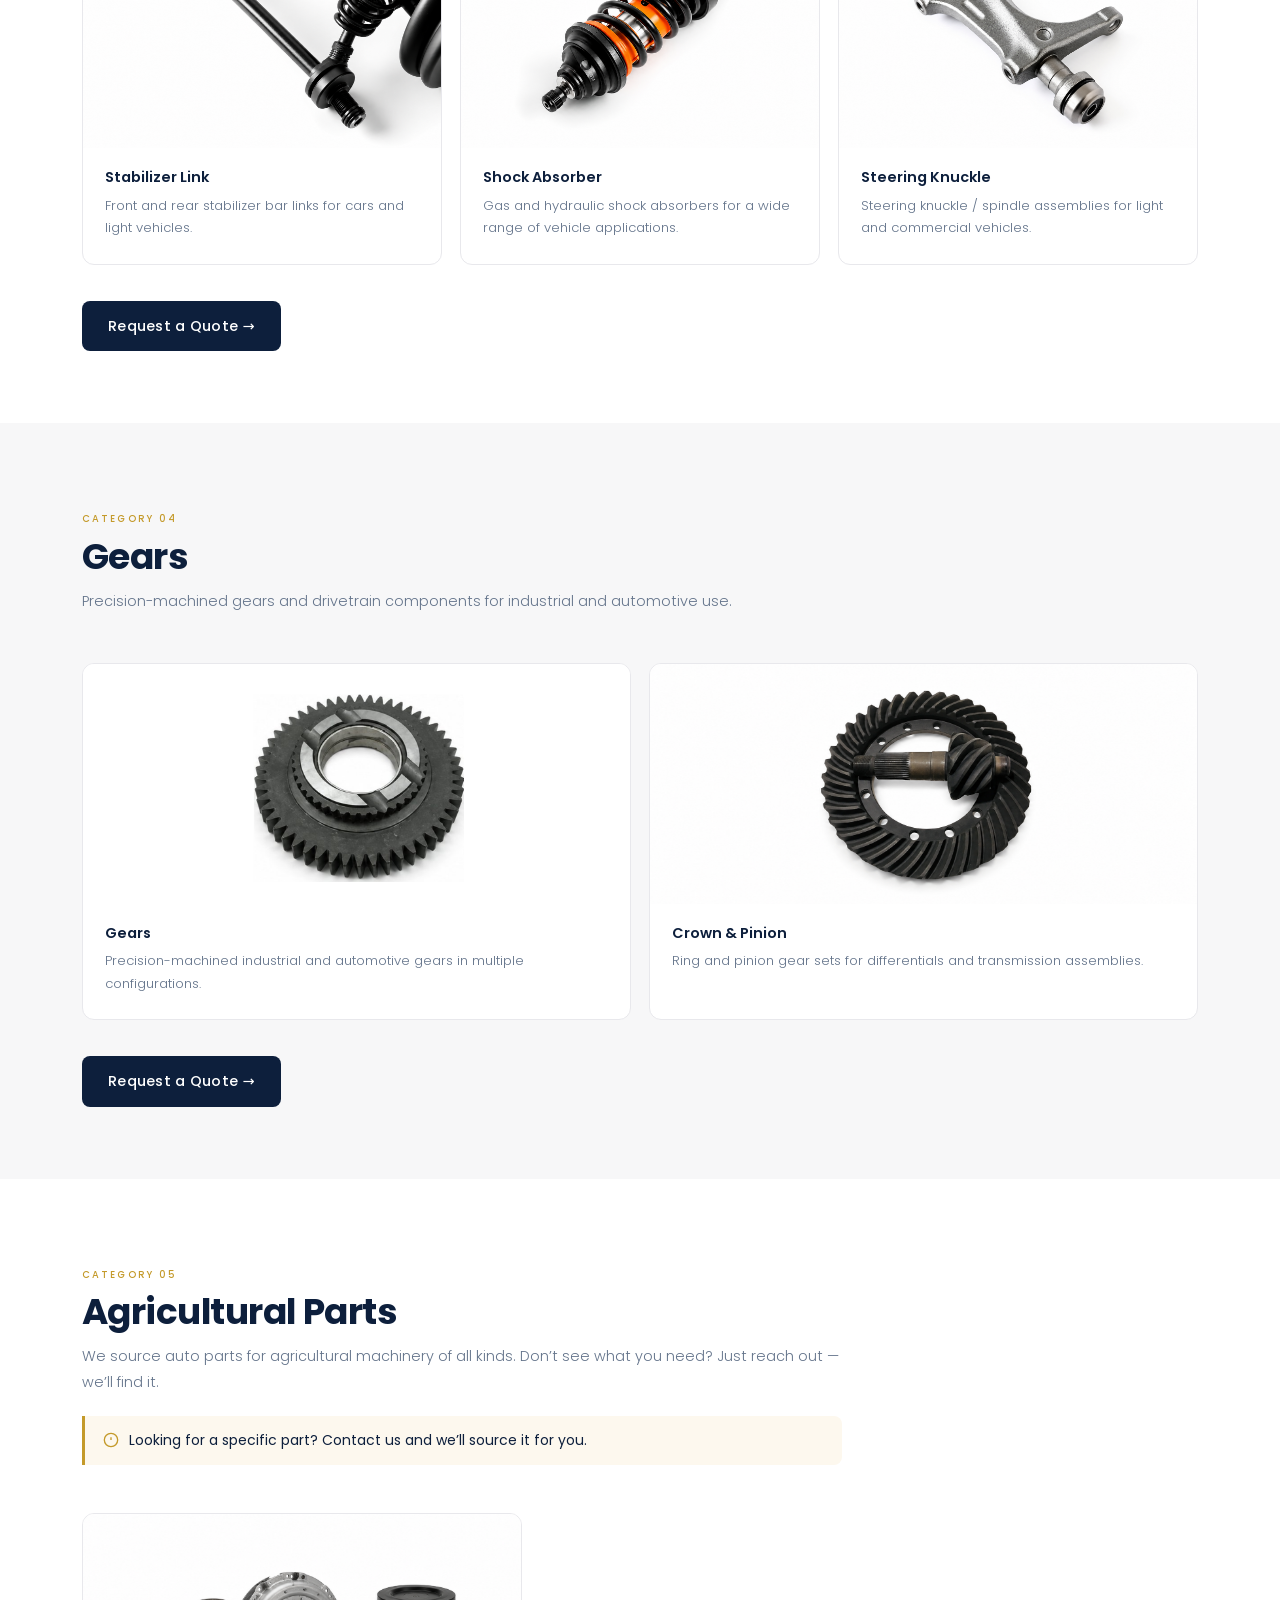
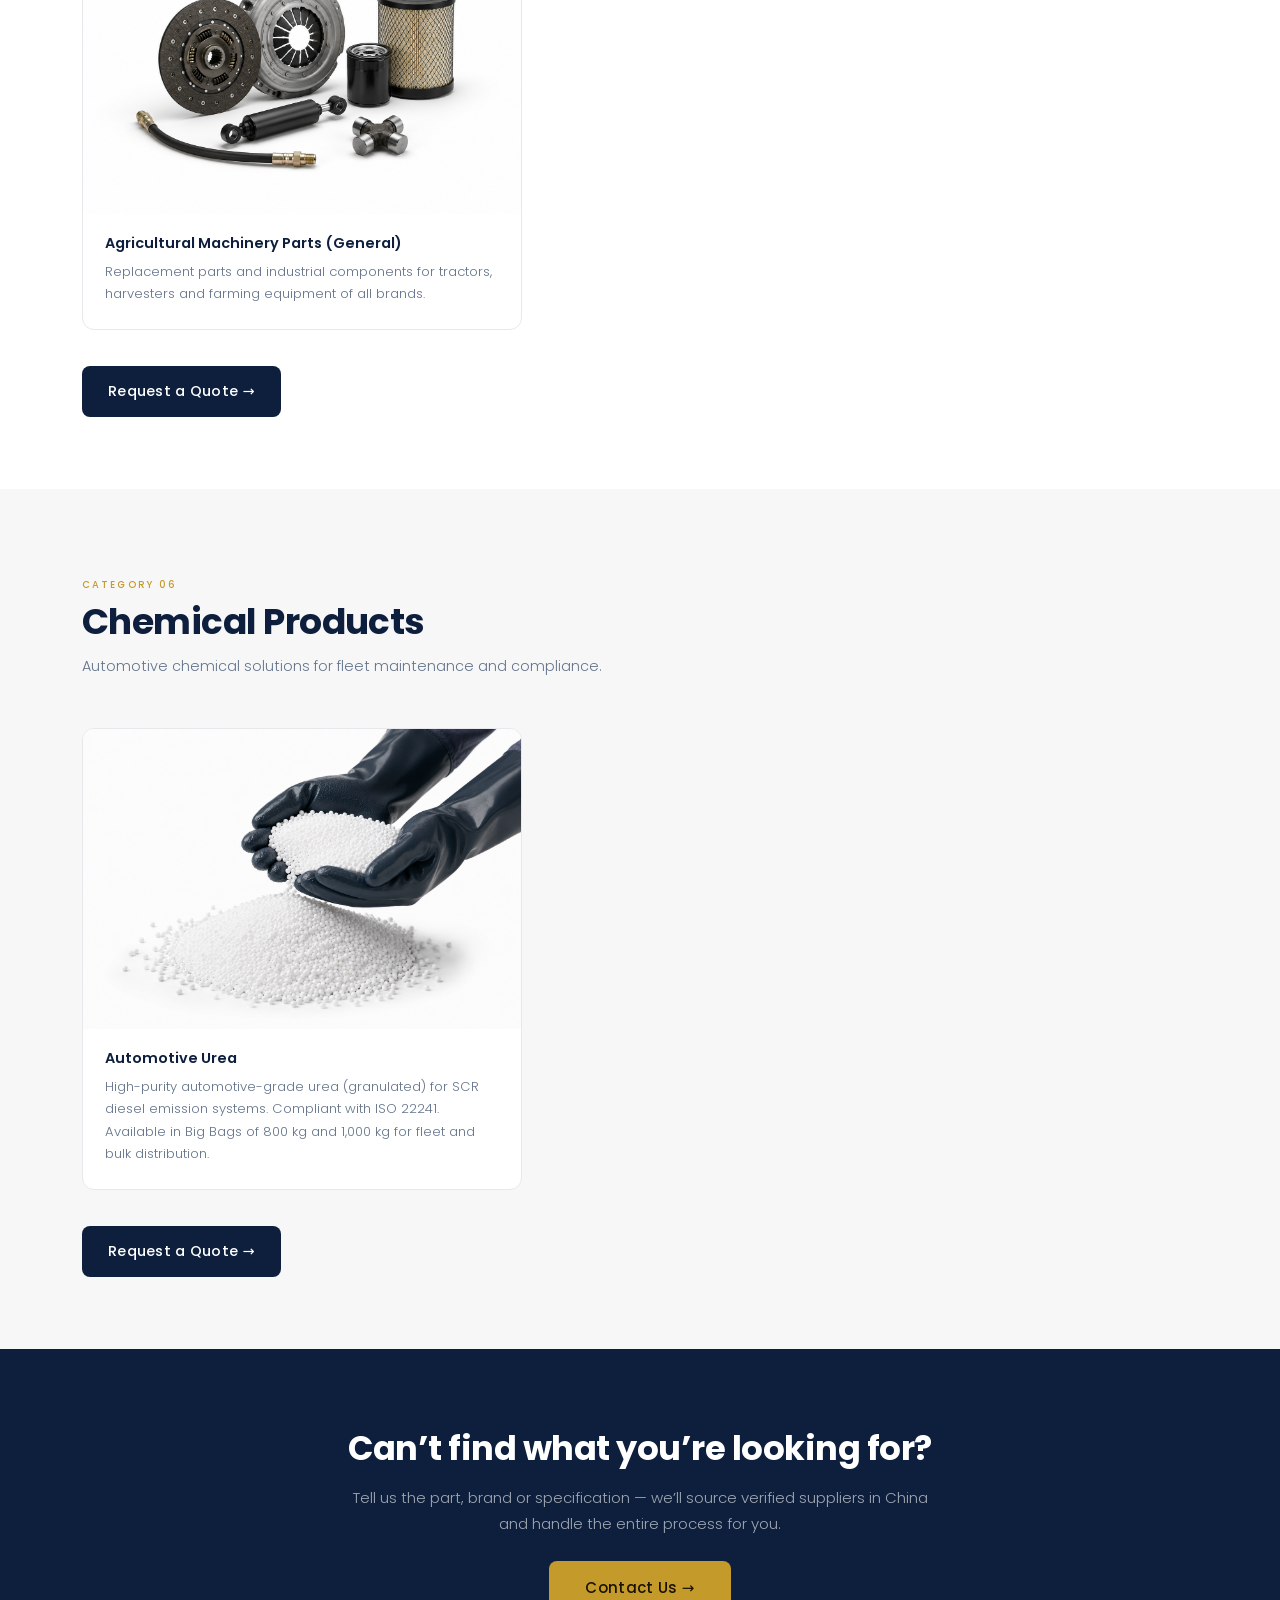
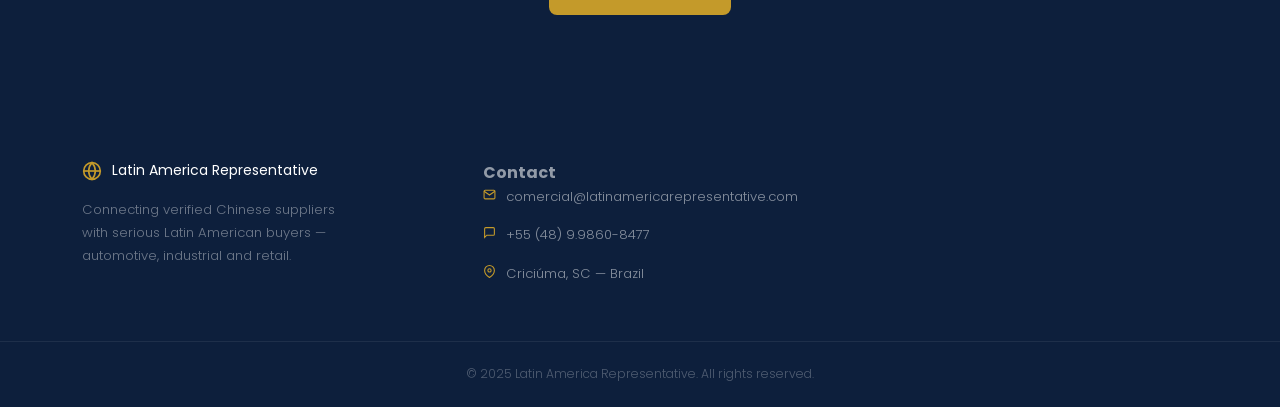
==== commit ebdb9ae4: "Ajustes no texto p1" ====
--- a/products.html
+++ b/products.html
@@ -330,18 +330,7 @@
           <svg xmlns="http://www.w3.org/2000/svg" width="20" height="20" viewBox="0 0 24 24" fill="none" stroke="currentColor" stroke-width="2"><circle cx="12" cy="12" r="10"/><path d="M12 2a15.3 15.3 0 0 1 4 10 15.3 15.3 0 0 1-4 10 15.3 15.3 0 0 1-4-10 15.3 15.3 0 0 1 4-10z"/><path d="M2 12h20"/></svg>
           Latin America Representative
         </div>
-        <p data-i18n="footer_desc">Connecting verified Chinese suppliers with serious Latin American buyers — automotive, industrial and retail.</p>
-      </div>
-      <div class="footer__nav">
-        <h4 data-i18n="footer_nav_title">Navigation</h4>
-        <ul>
-          <li><a href="index.html#home"     data-i18n="nav_home">Home</a></li>
-          <li><a href="index.html#services" data-i18n="nav_services">Services</a></li>
-          <li><a href="index.html#markets"  data-i18n="nav_markets">Markets</a></li>
-          <li><a href="products.html"       data-i18n="nav_products">Products</a></li>
-          <li><a href="index.html#about"    data-i18n="nav_about">About</a></li>
-          <li><a href="index.html#contact"  data-i18n="nav_contact">Contact</a></li>
-        </ul>
+        <p data-i18n="footer_desc">Connecting verified Chinese suppliers with Latin American buyers — automotive, industrial and retail.</p>
       </div>
       <div class="footer__contact">
         <h4 data-i18n="footer_contact_title">Contact</h4>
--- a/style.css
+++ b/style.css
@@ -756,25 +756,6 @@
   max-width: 280px;
 }
 
-.footer__nav h4,
-.footer__contact h4 {
-  font-size: .6rem;
-  font-weight: 600;
-  text-transform: uppercase;
-  letter-spacing: .18em;
-  color: rgba(255,255,255,.9);
-  margin-bottom: 20px;
-}
-
-.footer__nav ul { display: flex; flex-direction: column; gap: 12px; }
-.footer__nav a {
-  font-size: .84rem;
-  font-weight: 300;
-  color: rgba(255,255,255,.5);
-  transition: color var(--transition);
-}
-.footer__nav a:hover { color: var(--gold); }
-
 .footer__contact ul { display: flex; flex-direction: column; gap: 16px; }
 .footer__contact li {
   display: flex;
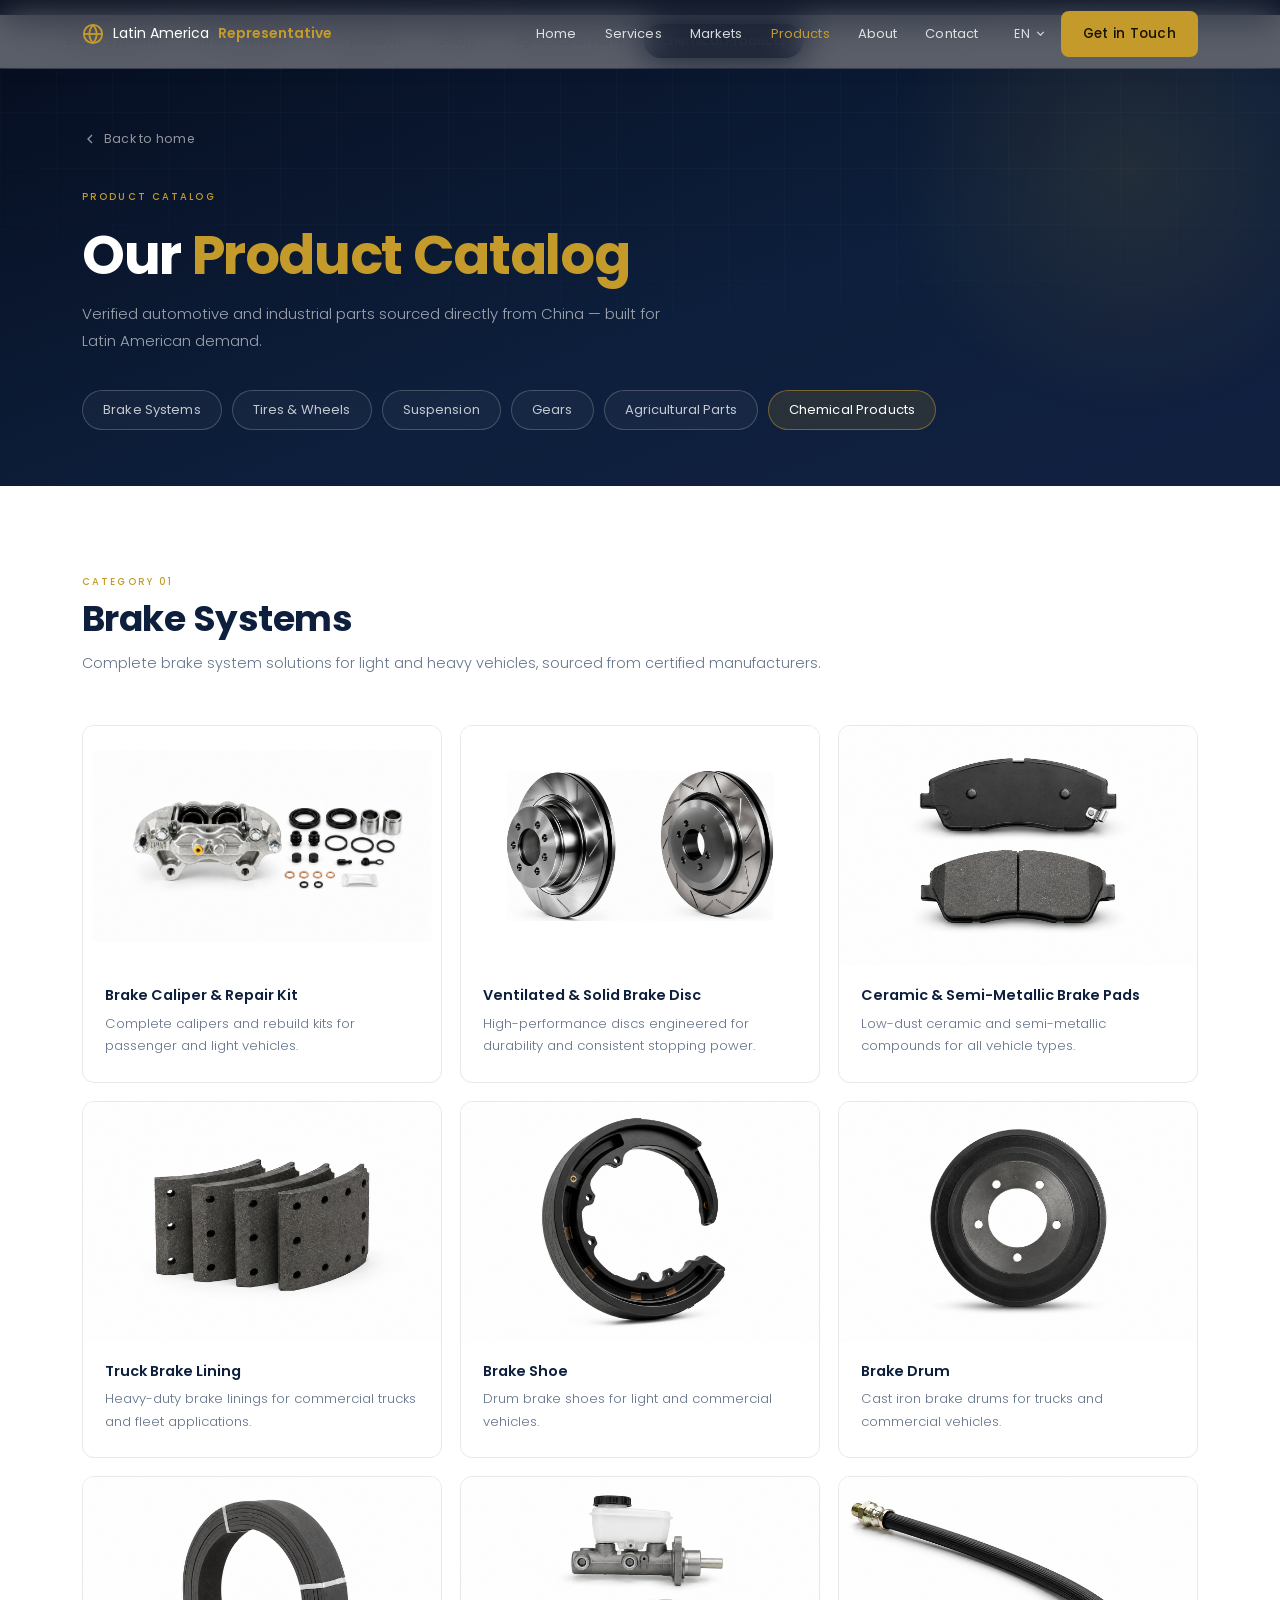
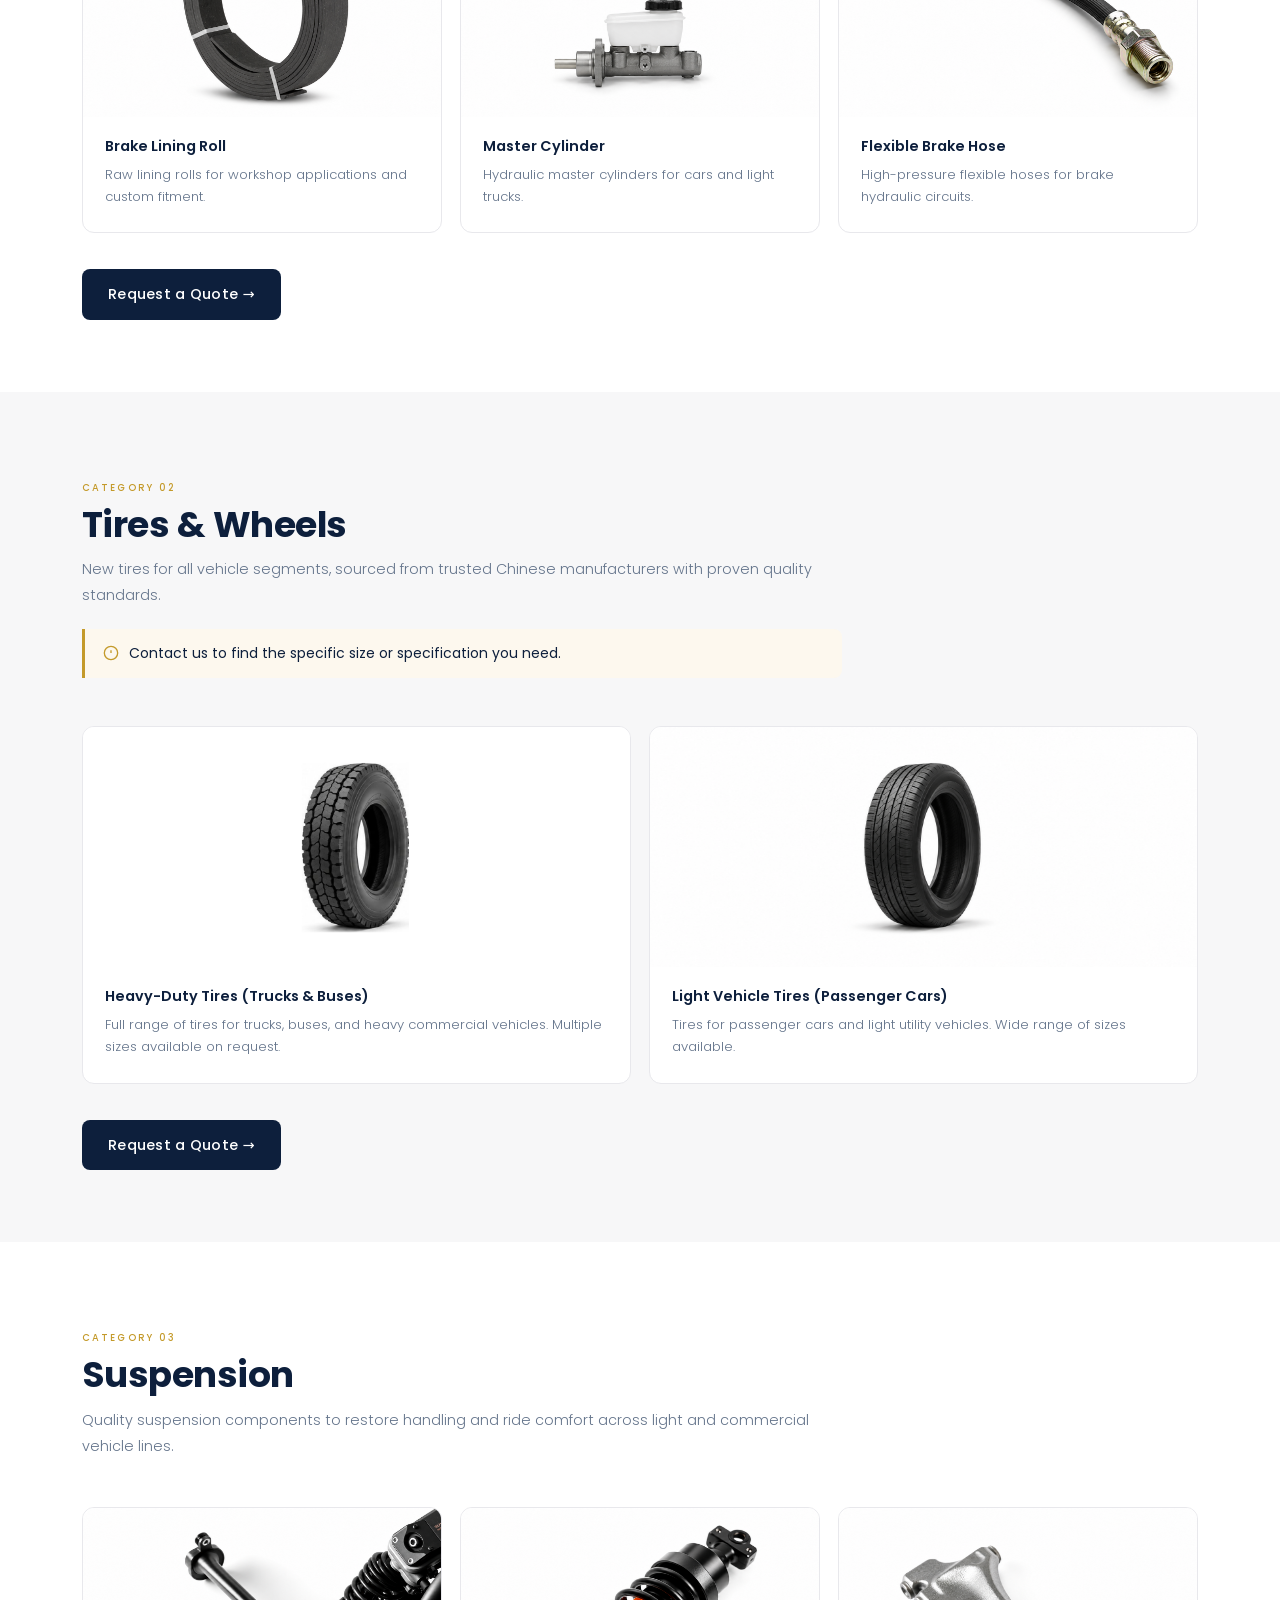
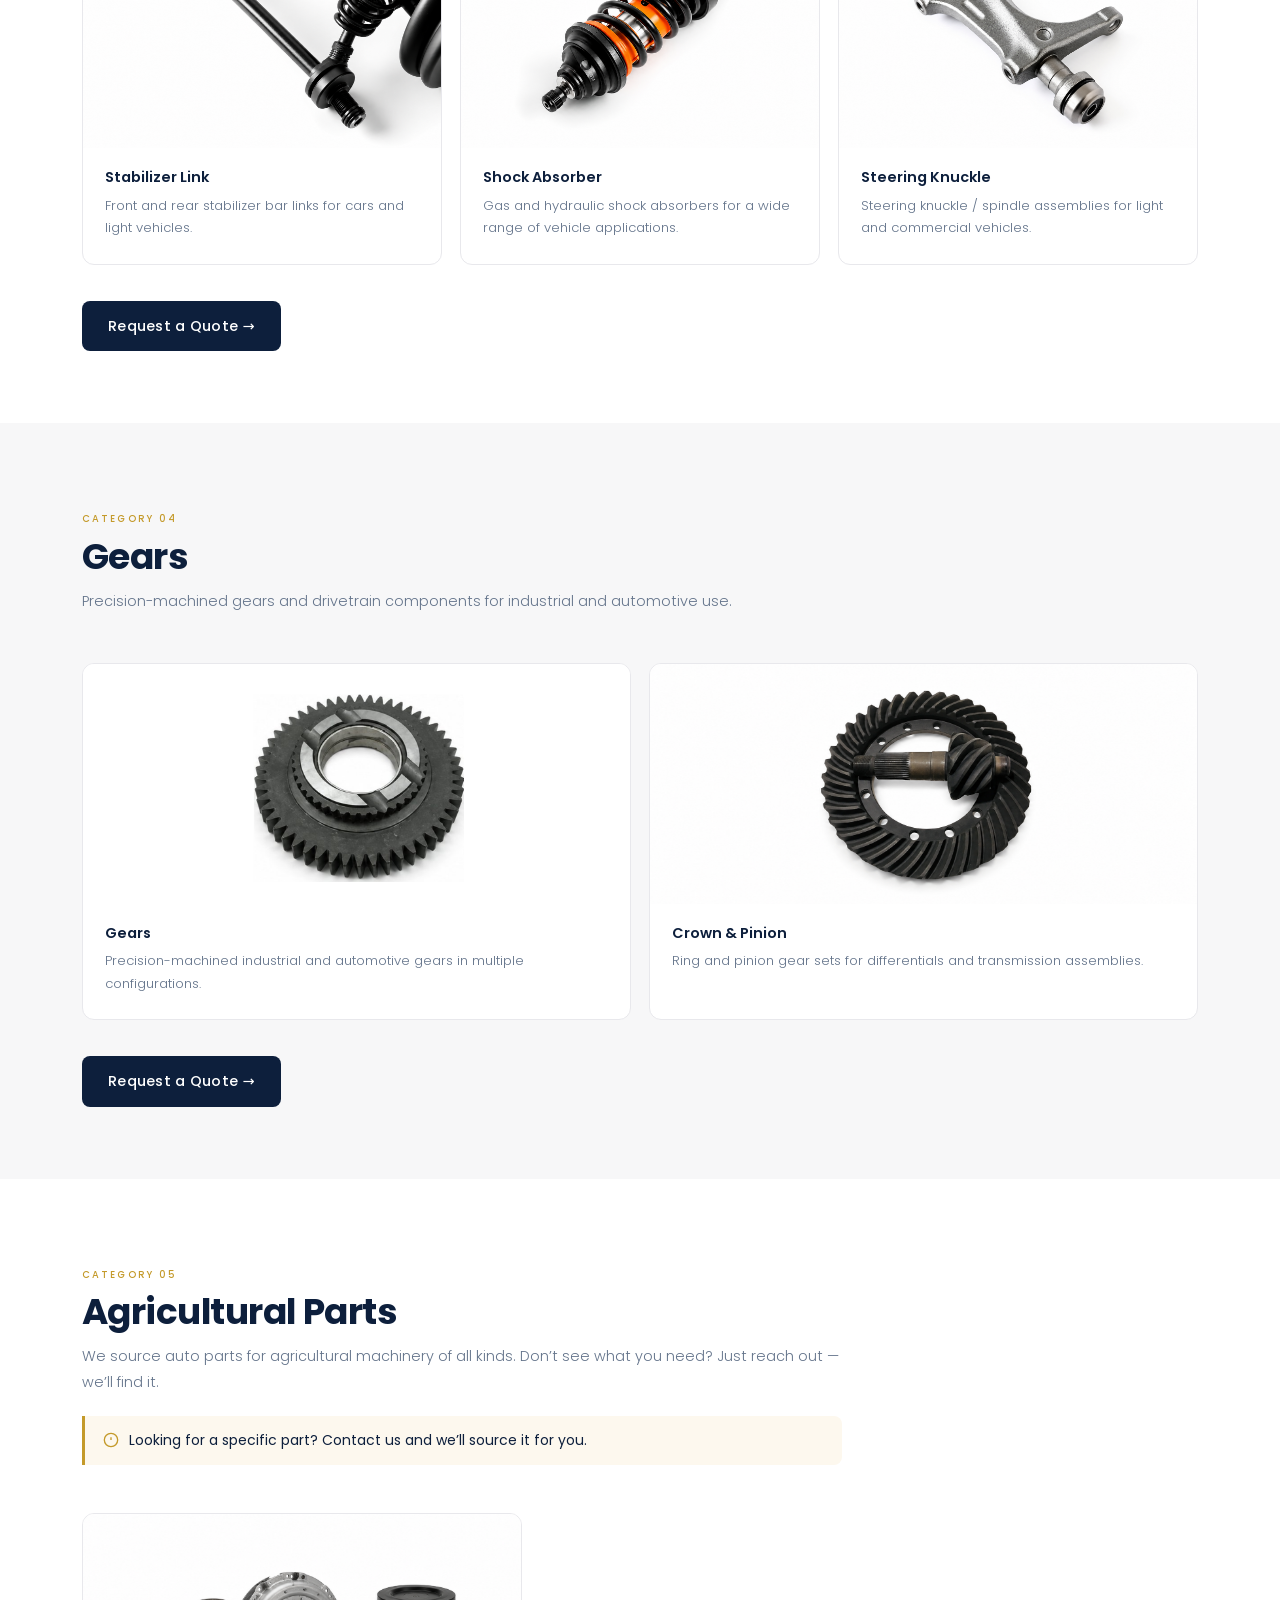
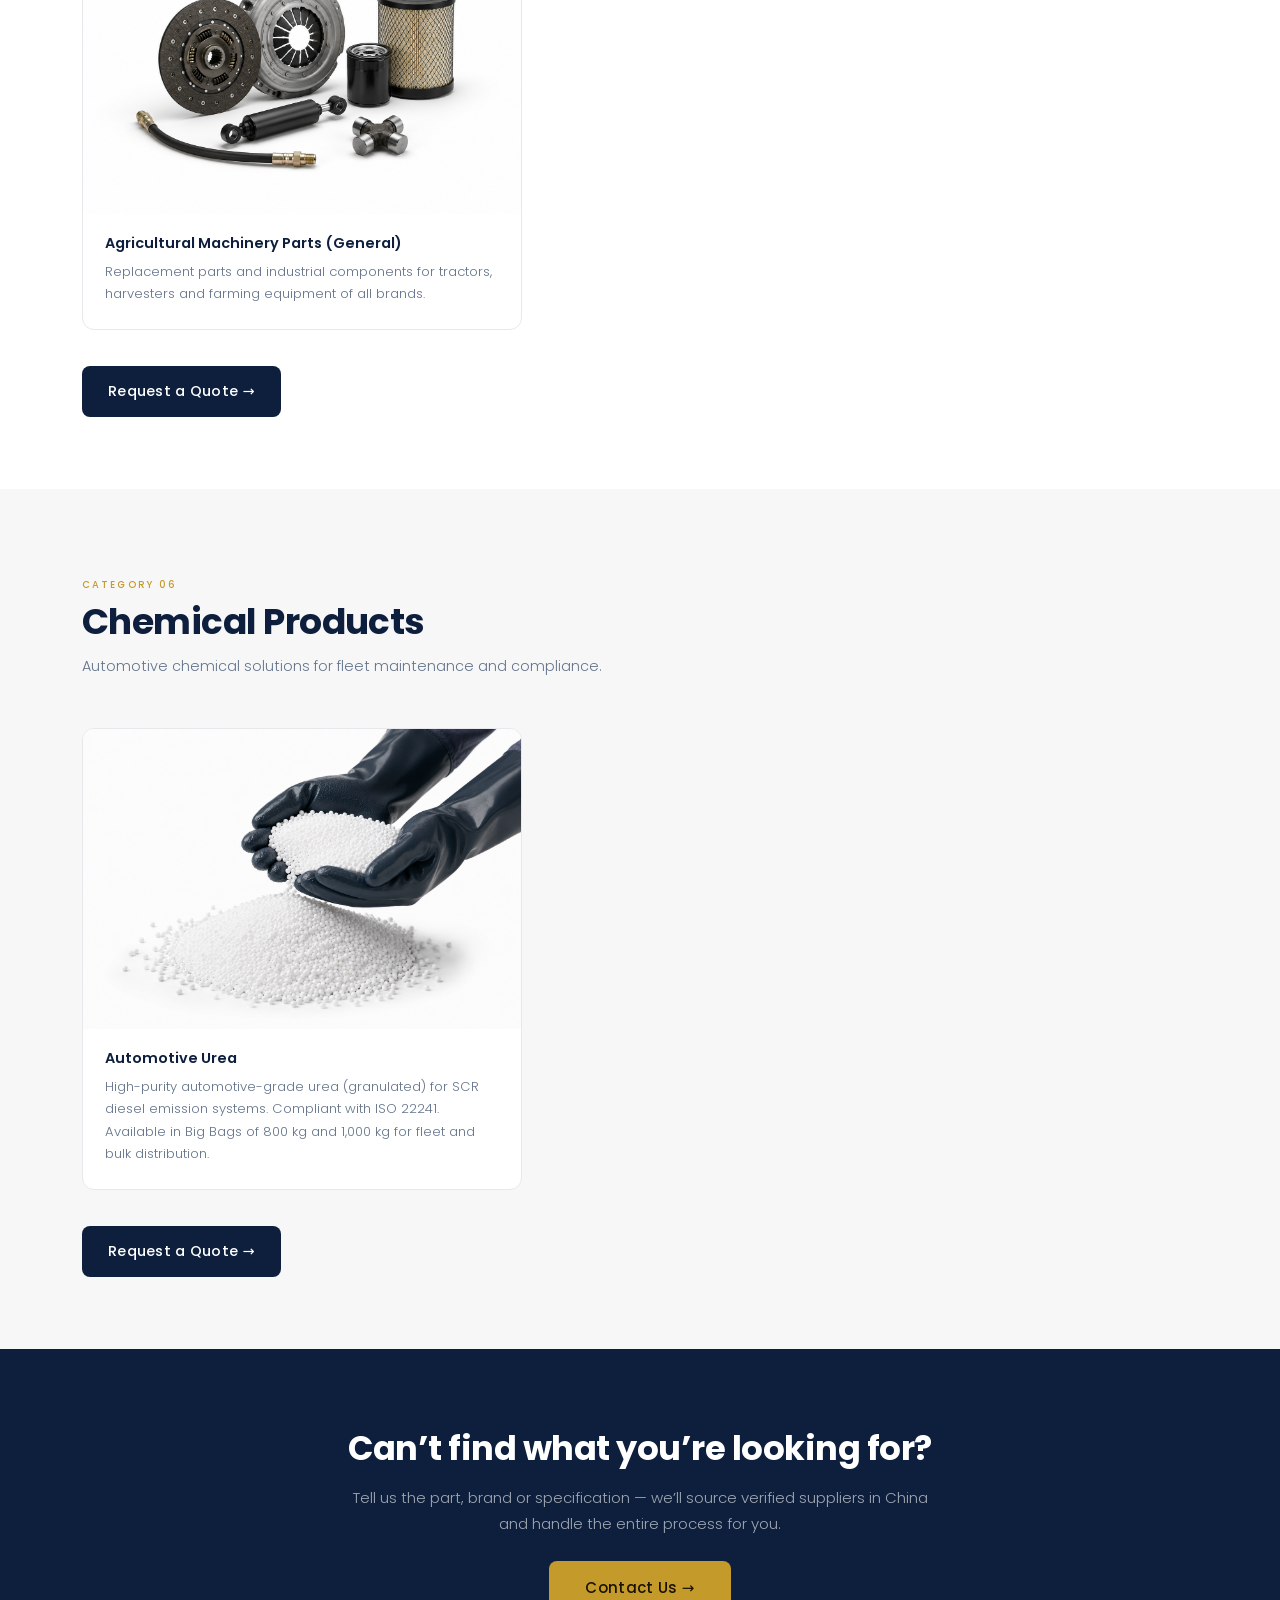
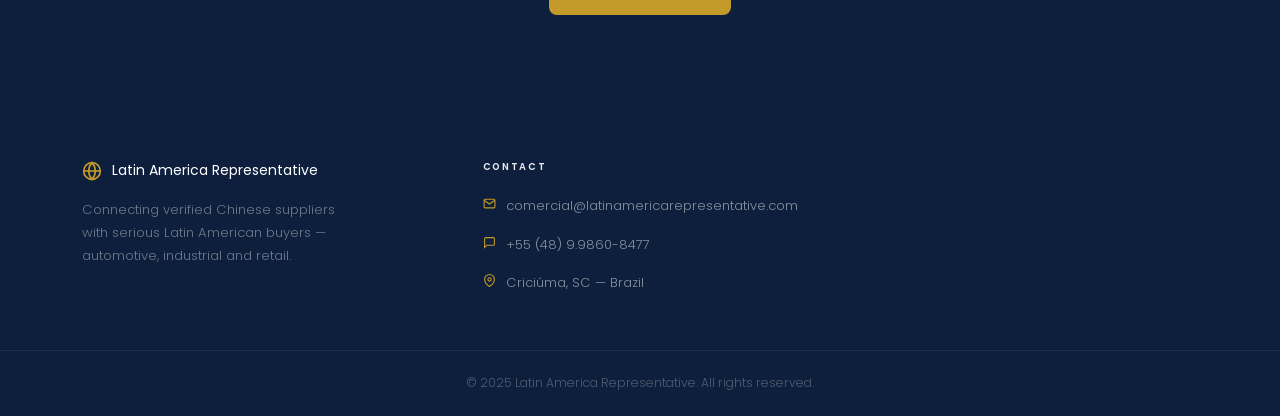
==== commit 9e9577e9: "Botão alterar idioma mobile" ====
--- a/products.html
+++ b/products.html
@@ -54,6 +54,11 @@
       <a href="index.html#about"    class="mobile-link" data-i18n="nav_about">About</a>
       <a href="index.html#contact"  class="mobile-link" data-i18n="nav_contact">Contact</a>
       <a href="index.html#contact"  class="btn btn--gold mobile-cta" data-i18n="nav_cta">Get in Touch</a>
+      <div class="mobile-lang">
+        <button class="mobile-lang__btn" data-lang="en">EN · English</button>
+        <button class="mobile-lang__btn" data-lang="pt">PT · Português</button>
+        <button class="mobile-lang__btn" data-lang="es">ES · Español</button>
+      </div>
     </div>
   </header>
 
@@ -70,8 +75,6 @@
         <h1 class="prod-hero__title">Our <em data-i18n="prod_title_em">Product Catalog</em></h1>
       </div>
       <p class="prod-hero__sub" data-i18n="prod_sub">Verified automotive and industrial parts sourced directly from China — built for Latin American demand.</p>
-
-      <!-- Category pills -->
       <div class="prod-nav" id="prodNav">
         <a href="#brake-systems"      class="prod-nav__pill active" data-i18n="cat01_title">Brake Systems</a>
         <a href="#tires-wheels"       class="prod-nav__pill" data-i18n="cat02_title">Tires &amp; Wheels</a>
@@ -91,73 +94,17 @@
         <h2 class="cat-title" data-i18n="cat01_title">Brake Systems</h2>
         <p class="cat-desc" data-i18n="cat01_desc">Complete brake system solutions for light and heavy vehicles, sourced from certified manufacturers.</p>
       </div>
-
       <div class="prod-grid">
-        <div class="prod-card">
-          <div class="prod-card__img"><img src="img/BrakeCaliper.png" alt="Brake Caliper" loading="lazy" /></div>
-          <div class="prod-card__body">
-            <h3 data-i18n="brake1_title">Brake Caliper &amp; Repair Kit</h3>
-            <p data-i18n="brake1_desc">Complete calipers and rebuild kits for passenger and light vehicles.</p>
-          </div>
-        </div>
-        <div class="prod-card">
-          <div class="prod-card__img"><img src="img/BrakeDisc.png" alt="Brake Disc" loading="lazy" /></div>
-          <div class="prod-card__body">
-            <h3 data-i18n="brake2_title">Ventilated &amp; Solid Brake Disc</h3>
-            <p data-i18n="brake2_desc">High-performance discs engineered for durability and consistent stopping power.</p>
-          </div>
-        </div>
-        <div class="prod-card">
-          <div class="prod-card__img"><img src="img/BrakePad.png" alt="Brake Pads" loading="lazy" /></div>
-          <div class="prod-card__body">
-            <h3 data-i18n="brake3_title">Ceramic &amp; Semi-Metallic Brake Pads</h3>
-            <p data-i18n="brake3_desc">Low-dust ceramic and semi-metallic compounds for all vehicle types.</p>
-          </div>
-        </div>
-        <div class="prod-card">
-          <div class="prod-card__img"><img src="img/BrakeLining.png" alt="Truck Brake Lining" loading="lazy" /></div>
-          <div class="prod-card__body">
-            <h3 data-i18n="brake4_title">Truck Brake Lining</h3>
-            <p data-i18n="brake4_desc">Heavy-duty brake linings for commercial trucks and fleet applications.</p>
-          </div>
-        </div>
-        <div class="prod-card">
-          <div class="prod-card__img"><img src="img/BrakeShoe.png" alt="Brake Shoe" loading="lazy" /></div>
-          <div class="prod-card__body">
-            <h3 data-i18n="brake5_title">Brake Shoe</h3>
-            <p data-i18n="brake5_desc">Drum brake shoes for light and commercial vehicles.</p>
-          </div>
-        </div>
-        <div class="prod-card">
-          <div class="prod-card__img"><img src="img/BrakeDrum.png" alt="Brake Drum" loading="lazy" /></div>
-          <div class="prod-card__body">
-            <h3 data-i18n="brake6_title">Brake Drum</h3>
-            <p data-i18n="brake6_desc">Cast iron brake drums for trucks and commercial vehicles.</p>
-          </div>
-        </div>
-        <div class="prod-card">
-          <div class="prod-card__img"><img src="img/BrakeLiningRoll.png" alt="Brake Lining Roll" loading="lazy" /></div>
-          <div class="prod-card__body">
-            <h3 data-i18n="brake7_title">Brake Lining Roll</h3>
-            <p data-i18n="brake7_desc">Raw lining rolls for workshop applications and custom fitment.</p>
-          </div>
-        </div>
-        <div class="prod-card">
-          <div class="prod-card__img"><img src="img/MasterCylinder.png" alt="Master Cylinder" loading="lazy" /></div>
-          <div class="prod-card__body">
-            <h3 data-i18n="brake8_title">Master Cylinder</h3>
-            <p data-i18n="brake8_desc">Hydraulic master cylinders for cars and light trucks.</p>
-          </div>
-        </div>
-        <div class="prod-card">
-          <div class="prod-card__img"><img src="img/FlexibleBrakeHose.png" alt="Brake Hose" loading="lazy" /></div>
-          <div class="prod-card__body">
-            <h3 data-i18n="brake9_title">Flexible Brake Hose</h3>
-            <p data-i18n="brake9_desc">High-pressure flexible hoses for brake hydraulic circuits.</p>
-          </div>
-        </div>
-      </div>
-
+        <div class="prod-card"><div class="prod-card__img"><img src="img/BrakeCaliper.png" alt="Brake Caliper" loading="lazy" /></div><div class="prod-card__body"><h3 data-i18n="brake1_title">Brake Caliper &amp; Repair Kit</h3><p data-i18n="brake1_desc">Complete calipers and rebuild kits for passenger and light vehicles.</p></div></div>
+        <div class="prod-card"><div class="prod-card__img"><img src="img/BrakeDisc.png" alt="Brake Disc" loading="lazy" /></div><div class="prod-card__body"><h3 data-i18n="brake2_title">Ventilated &amp; Solid Brake Disc</h3><p data-i18n="brake2_desc">High-performance discs engineered for durability and consistent stopping power.</p></div></div>
+        <div class="prod-card"><div class="prod-card__img"><img src="img/BrakePad.png" alt="Brake Pads" loading="lazy" /></div><div class="prod-card__body"><h3 data-i18n="brake3_title">Ceramic &amp; Semi-Metallic Brake Pads</h3><p data-i18n="brake3_desc">Low-dust ceramic and semi-metallic compounds for all vehicle types.</p></div></div>
+        <div class="prod-card"><div class="prod-card__img"><img src="img/BrakeLining.png" alt="Truck Brake Lining" loading="lazy" /></div><div class="prod-card__body"><h3 data-i18n="brake4_title">Truck Brake Lining</h3><p data-i18n="brake4_desc">Heavy-duty brake linings for commercial trucks and fleet applications.</p></div></div>
+        <div class="prod-card"><div class="prod-card__img"><img src="img/BrakeShoe.png" alt="Brake Shoe" loading="lazy" /></div><div class="prod-card__body"><h3 data-i18n="brake5_title">Brake Shoe</h3><p data-i18n="brake5_desc">Drum brake shoes for light and commercial vehicles.</p></div></div>
+        <div class="prod-card"><div class="prod-card__img"><img src="img/BrakeDrum.png" alt="Brake Drum" loading="lazy" /></div><div class="prod-card__body"><h3 data-i18n="brake6_title">Brake Drum</h3><p data-i18n="brake6_desc">Cast iron brake drums for trucks and commercial vehicles.</p></div></div>
+        <div class="prod-card"><div class="prod-card__img"><img src="img/BrakeLiningRoll.png" alt="Brake Lining Roll" loading="lazy" /></div><div class="prod-card__body"><h3 data-i18n="brake7_title">Brake Lining Roll</h3><p data-i18n="brake7_desc">Raw lining rolls for workshop applications and custom fitment.</p></div></div>
+        <div class="prod-card"><div class="prod-card__img"><img src="img/MasterCylinder.png" alt="Master Cylinder" loading="lazy" /></div><div class="prod-card__body"><h3 data-i18n="brake8_title">Master Cylinder</h3><p data-i18n="brake8_desc">Hydraulic master cylinders for cars and light trucks.</p></div></div>
+        <div class="prod-card"><div class="prod-card__img"><img src="img/FlexibleBrakeHose.png" alt="Brake Hose" loading="lazy" /></div><div class="prod-card__body"><h3 data-i18n="brake9_title">Flexible Brake Hose</h3><p data-i18n="brake9_desc">High-pressure flexible hoses for brake hydraulic circuits.</p></div></div>
+      </div>
       <a href="index.html#contact" class="btn btn--navy btn--lg cat-cta" data-i18n="quote_cta">Request a Quote →</a>
     </div>
   </section>
@@ -169,29 +116,12 @@
         <span class="cat-label" data-i18n="cat02_label">Category 02</span>
         <h2 class="cat-title" data-i18n="cat02_title">Tires &amp; Wheels</h2>
         <p class="cat-desc" data-i18n="cat02_desc">New tires for all vehicle segments, sourced from trusted Chinese manufacturers with proven quality standards.</p>
-        <div class="cat-note">
-          <svg xmlns="http://www.w3.org/2000/svg" width="16" height="16" viewBox="0 0 24 24" fill="none" stroke="currentColor" stroke-width="2"><circle cx="12" cy="12" r="10"/><line x1="12" y1="8" x2="12" y2="12"/><line x1="12" y1="16" x2="12.01" y2="16"/></svg>
-          <span data-i18n="cat02_note">Contact us to find the specific size or specification you need.</span>
-        </div>
-      </div>
-
+        <div class="cat-note"><svg xmlns="http://www.w3.org/2000/svg" width="16" height="16" viewBox="0 0 24 24" fill="none" stroke="currentColor" stroke-width="2"><circle cx="12" cy="12" r="10"/><line x1="12" y1="8" x2="12" y2="12"/><line x1="12" y1="16" x2="12.01" y2="16"/></svg><span data-i18n="cat02_note">Contact us to find the specific size or specification you need.</span></div>
+      </div>
       <div class="prod-grid prod-grid--2">
-        <div class="prod-card">
-          <div class="prod-card__img"><img src="img/HeavyDutyTires.png" alt="Heavy Duty Truck Tires" loading="lazy" /></div>
-          <div class="prod-card__body">
-            <h3 data-i18n="tire1_title">Heavy-Duty Tires (Trucks &amp; Buses)</h3>
-            <p data-i18n="tire1_desc">Full range of tires for trucks, buses, and heavy commercial vehicles. Multiple sizes available on request.</p>
-          </div>
-        </div>
-        <div class="prod-card">
-          <div class="prod-card__img"><img src="img/LightVehicleTires.png" alt="Passenger Car Tires" loading="lazy" /></div>
-          <div class="prod-card__body">
-            <h3 data-i18n="tire2_title">Light Vehicle Tires (Passenger Cars)</h3>
-            <p data-i18n="tire2_desc">Tires for passenger cars and light utility vehicles. Wide range of sizes available.</p>
-          </div>
-        </div>
-      </div>
-
+        <div class="prod-card"><div class="prod-card__img"><img src="img/HeavyDutyTires.png" alt="Heavy Duty Truck Tires" loading="lazy" /></div><div class="prod-card__body"><h3 data-i18n="tire1_title">Heavy-Duty Tires (Trucks &amp; Buses)</h3><p data-i18n="tire1_desc">Full range of tires for trucks, buses, and heavy commercial vehicles. Multiple sizes available on request.</p></div></div>
+        <div class="prod-card"><div class="prod-card__img"><img src="img/LightVehicleTires.png" alt="Passenger Car Tires" loading="lazy" /></div><div class="prod-card__body"><h3 data-i18n="tire2_title">Light Vehicle Tires (Passenger Cars)</h3><p data-i18n="tire2_desc">Tires for passenger cars and light utility vehicles. Wide range of sizes available.</p></div></div>
+      </div>
       <a href="index.html#contact" class="btn btn--navy btn--lg cat-cta" data-i18n="quote_cta">Request a Quote →</a>
     </div>
   </section>
@@ -204,31 +134,11 @@
         <h2 class="cat-title" data-i18n="cat03_title">Suspension</h2>
         <p class="cat-desc" data-i18n="cat03_desc">Quality suspension components to restore handling and ride comfort across light and commercial vehicle lines.</p>
       </div>
-
       <div class="prod-grid">
-        <div class="prod-card">
-          <div class="prod-card__img"><img src="img/Bileleta.png" alt="Stabilizer Link" loading="lazy" /></div>
-          <div class="prod-card__body">
-            <h3 data-i18n="susp1_title">Stabilizer Link</h3>
-            <p data-i18n="susp1_desc">Front and rear stabilizer bar links for cars and light vehicles.</p>
-          </div>
-        </div>
-        <div class="prod-card">
-          <div class="prod-card__img"><img src="img/shock.png" alt="Shock Absorber" loading="lazy" /></div>
-          <div class="prod-card__body">
-            <h3 data-i18n="susp2_title">Shock Absorber</h3>
-            <p data-i18n="susp2_desc">Gas and hydraulic shock absorbers for a wide range of vehicle applications.</p>
-          </div>
-        </div>
-        <div class="prod-card">
-          <div class="prod-card__img"><img src="img/steering.png" alt="Steering Knuckle" loading="lazy" /></div>
-          <div class="prod-card__body">
-            <h3 data-i18n="susp3_title">Steering Knuckle</h3>
-            <p data-i18n="susp3_desc">Steering knuckle / spindle assemblies for light and commercial vehicles.</p>
-          </div>
-        </div>
-      </div>
-
+        <div class="prod-card"><div class="prod-card__img"><img src="img/Bileleta.png" alt="Stabilizer Link" loading="lazy" /></div><div class="prod-card__body"><h3 data-i18n="susp1_title">Stabilizer Link</h3><p data-i18n="susp1_desc">Front and rear stabilizer bar links for cars and light vehicles.</p></div></div>
+        <div class="prod-card"><div class="prod-card__img"><img src="img/shock.png" alt="Shock Absorber" loading="lazy" /></div><div class="prod-card__body"><h3 data-i18n="susp2_title">Shock Absorber</h3><p data-i18n="susp2_desc">Gas and hydraulic shock absorbers for a wide range of vehicle applications.</p></div></div>
+        <div class="prod-card"><div class="prod-card__img"><img src="img/steering.png" alt="Steering Knuckle" loading="lazy" /></div><div class="prod-card__body"><h3 data-i18n="susp3_title">Steering Knuckle</h3><p data-i18n="susp3_desc">Steering knuckle / spindle assemblies for light and commercial vehicles.</p></div></div>
+      </div>
       <a href="index.html#contact" class="btn btn--navy btn--lg cat-cta" data-i18n="quote_cta">Request a Quote →</a>
     </div>
   </section>
@@ -241,24 +151,10 @@
         <h2 class="cat-title" data-i18n="cat04_title">Gears</h2>
         <p class="cat-desc" data-i18n="cat04_desc">Precision-machined gears and drivetrain components for industrial and automotive use.</p>
       </div>
-
       <div class="prod-grid prod-grid--2">
-        <div class="prod-card">
-          <div class="prod-card__img"><img src="img/Gear.png" alt="Gears" loading="lazy" /></div>
-          <div class="prod-card__body">
-            <h3 data-i18n="gear1_title">Gears</h3>
-            <p data-i18n="gear1_desc">Precision-machined industrial and automotive gears in multiple configurations.</p>
-          </div>
-        </div>
-        <div class="prod-card">
-          <div class="prod-card__img"><img src="img/CrownP.png" alt="Crown and Pinion" loading="lazy" /></div>
-          <div class="prod-card__body">
-            <h3 data-i18n="gear2_title">Crown &amp; Pinion</h3>
-            <p data-i18n="gear2_desc">Ring and pinion gear sets for differentials and transmission assemblies.</p>
-          </div>
-        </div>
-      </div>
-
+        <div class="prod-card"><div class="prod-card__img"><img src="img/Gear.png" alt="Gears" loading="lazy" /></div><div class="prod-card__body"><h3 data-i18n="gear1_title">Gears</h3><p data-i18n="gear1_desc">Precision-machined industrial and automotive gears in multiple configurations.</p></div></div>
+        <div class="prod-card"><div class="prod-card__img"><img src="img/CrownP.png" alt="Crown and Pinion" loading="lazy" /></div><div class="prod-card__body"><h3 data-i18n="gear2_title">Crown &amp; Pinion</h3><p data-i18n="gear2_desc">Ring and pinion gear sets for differentials and transmission assemblies.</p></div></div>
+      </div>
       <a href="index.html#contact" class="btn btn--navy btn--lg cat-cta" data-i18n="quote_cta">Request a Quote →</a>
     </div>
   </section>
@@ -270,22 +166,11 @@
         <span class="cat-label" data-i18n="cat05_label">Category 05</span>
         <h2 class="cat-title" data-i18n="cat05_title">Agricultural Parts</h2>
         <p class="cat-desc" data-i18n="cat05_desc">We source auto parts for agricultural machinery of all kinds. Don't see what you need? Just reach out — we'll find it.</p>
-        <div class="cat-note">
-          <svg xmlns="http://www.w3.org/2000/svg" width="16" height="16" viewBox="0 0 24 24" fill="none" stroke="currentColor" stroke-width="2"><circle cx="12" cy="12" r="10"/><line x1="12" y1="8" x2="12" y2="12"/><line x1="12" y1="16" x2="12.01" y2="16"/></svg>
-          <span data-i18n="cat05_note">Looking for a specific part? Contact us and we'll source it for you.</span>
-        </div>
-      </div>
-
+        <div class="cat-note"><svg xmlns="http://www.w3.org/2000/svg" width="16" height="16" viewBox="0 0 24 24" fill="none" stroke="currentColor" stroke-width="2"><circle cx="12" cy="12" r="10"/><line x1="12" y1="8" x2="12" y2="12"/><line x1="12" y1="16" x2="12.01" y2="16"/></svg><span data-i18n="cat05_note">Looking for a specific part? Contact us and we'll source it for you.</span></div>
+      </div>
       <div class="prod-grid prod-grid--1">
-        <div class="prod-card">
-          <div class="prod-card__img prod-card__img--tall"><img src="img/AgriculturalMachinery.png" alt="Agricultural Parts" loading="lazy" /></div>
-          <div class="prod-card__body">
-            <h3 data-i18n="agri1_title">Agricultural Machinery Parts (General)</h3>
-            <p data-i18n="agri1_desc">Replacement parts and industrial components for tractors, harvesters and farming equipment of all brands.</p>
-          </div>
-        </div>
-      </div>
-
+        <div class="prod-card"><div class="prod-card__img prod-card__img--tall"><img src="img/AgriculturalMachinery.png" alt="Agricultural Parts" loading="lazy" /></div><div class="prod-card__body"><h3 data-i18n="agri1_title">Agricultural Machinery Parts (General)</h3><p data-i18n="agri1_desc">Replacement parts and industrial components for tractors, harvesters and farming equipment of all brands.</p></div></div>
+      </div>
       <a href="index.html#contact" class="btn btn--navy btn--lg cat-cta" data-i18n="quote_cta">Request a Quote →</a>
     </div>
   </section>
@@ -298,17 +183,9 @@
         <h2 class="cat-title" data-i18n="cat06_title">Chemical Products</h2>
         <p class="cat-desc" data-i18n="cat06_desc">Automotive chemical solutions for fleet maintenance and compliance.</p>
       </div>
-
       <div class="prod-grid prod-grid--1">
-        <div class="prod-card">
-          <div class="prod-card__img prod-card__img--tall"><img src="img/DEF.png" alt="ARLA 32" loading="lazy" /></div>
-          <div class="prod-card__body">
-            <h3 data-i18n="chem1_title">Automotive Urea</h3>
-            <p data-i18n="chem1_desc">High-purity automotive-grade urea (granulated) for SCR diesel emission systems. Compliant with ISO 22241. Available in Big Bags of 800 kg and 1,000 kg for fleet and bulk distribution.</p>
-          </div>
-        </div>
-      </div>
-
+        <div class="prod-card"><div class="prod-card__img prod-card__img--tall"><img src="img/DEF.png" alt="ARLA 32" loading="lazy" /></div><div class="prod-card__body"><h3 data-i18n="chem1_title">Automotive Urea</h3><p data-i18n="chem1_desc">High-purity automotive-grade urea (granulated) for SCR diesel emission systems. Compliant with ISO 22241. Available in Big Bags of 800 kg and 1,000 kg for fleet and bulk distribution.</p></div></div>
+      </div>
       <a href="index.html#contact" class="btn btn--navy btn--lg cat-cta" data-i18n="quote_cta">Request a Quote →</a>
     </div>
   </section>
@@ -335,18 +212,9 @@
       <div class="footer__contact">
         <h4 data-i18n="footer_contact_title">Contact</h4>
         <ul>
-          <li>
-            <svg xmlns="http://www.w3.org/2000/svg" width="13" height="13" viewBox="0 0 24 24" fill="none" stroke="currentColor" stroke-width="2"><path d="M4 4h16c1.1 0 2 .9 2 2v12c0 1.1-.9 2-2 2H4c-1.1 0-2-.9-2-2V6c0-1.1.9-2 2-2z"/><polyline points="22,6 12,13 2,6"/></svg>
-            comercial@latinamericarepresentative.com
-          </li>
-          <li>
-            <svg xmlns="http://www.w3.org/2000/svg" width="13" height="13" viewBox="0 0 24 24" fill="none" stroke="currentColor" stroke-width="2"><path d="M21 15a2 2 0 0 1-2 2H7l-4 4V5a2 2 0 0 1 2-2h14a2 2 0 0 1 2 2z"/></svg>
-            <a href="https://wa.me/5548998608477" target="_blank" rel="noopener noreferrer">+55 (48) 9.9860-8477</a>
-          </li>
-          <li>
-            <svg xmlns="http://www.w3.org/2000/svg" width="13" height="13" viewBox="0 0 24 24" fill="none" stroke="currentColor" stroke-width="2"><path d="M21 10c0 7-9 13-9 13s-9-6-9-13a9 9 0 0 1 18 0z"/><circle cx="12" cy="10" r="3"/></svg>
-            Criciúma, SC — Brazil
-          </li>
+          <li><svg xmlns="http://www.w3.org/2000/svg" width="13" height="13" viewBox="0 0 24 24" fill="none" stroke="currentColor" stroke-width="2"><path d="M4 4h16c1.1 0 2 .9 2 2v12c0 1.1-.9 2-2 2H4c-1.1 0-2-.9-2-2V6c0-1.1.9-2 2-2z"/><polyline points="22,6 12,13 2,6"/></svg> comercial@latinamericarepresentative.com</li>
+          <li><svg xmlns="http://www.w3.org/2000/svg" width="13" height="13" viewBox="0 0 24 24" fill="none" stroke="currentColor" stroke-width="2"><path d="M21 15a2 2 0 0 1-2 2H7l-4 4V5a2 2 0 0 1 2-2h14a2 2 0 0 1 2 2z"/></svg><a href="https://wa.me/5548998608477" target="_blank" rel="noopener noreferrer">+55 (48) 9.9860-8477</a></li>
+          <li><svg xmlns="http://www.w3.org/2000/svg" width="13" height="13" viewBox="0 0 24 24" fill="none" stroke="currentColor" stroke-width="2"><path d="M21 10c0 7-9 13-9 13s-9-6-9-13a9 9 0 0 1 18 0z"/><circle cx="12" cy="10" r="3"/></svg> Criciúma, SC — Brazil</li>
         </ul>
       </div>
     </div>
--- a/style.css
+++ b/style.css
@@ -756,6 +756,16 @@
   max-width: 280px;
 }
 
+.footer__nav h4,
+.footer__contact h4 {
+  font-size: .6rem;
+  font-weight: 600;
+  text-transform: uppercase;
+  letter-spacing: .18em;
+  color: rgba(255,255,255,.9);
+  margin-bottom: 20px;
+}
+
 .footer__contact ul { display: flex; flex-direction: column; gap: 16px; }
 .footer__contact li {
   display: flex;
@@ -789,6 +799,40 @@
 }
 .fade-up.visible { opacity: 1; transform: none; }
 
+/* Lang switcher inside mobile menu */
+.mobile-lang {
+  display: flex;
+  gap: 8px;
+  margin-top: 20px;
+  padding-top: 20px;
+  border-top: 1px solid rgba(255,255,255,.08);
+}
+.mobile-lang__btn {
+  flex: 1;
+  padding: 9px 0;
+  border: 1px solid rgba(255,255,255,.15);
+  border-radius: var(--radius-sm);
+  font-size: .78rem;
+  font-weight: 400;
+  letter-spacing: .06em;
+  color: rgba(255,255,255,.6);
+  text-align: center;
+  transition: background var(--transition), border-color var(--transition), color var(--transition);
+  font-family: var(--font);
+  cursor: pointer;
+  background: none;
+}
+.mobile-lang__btn:hover {
+  background: rgba(255,255,255,.06);
+  color: var(--white);
+}
+.mobile-lang__btn.active {
+  background: rgba(196,154,42,.15);
+  border-color: rgba(196,154,42,.5);
+  color: var(--gold);
+  font-weight: 500;
+}
+
 /* ================================================================
    RESPONSIVE
    ================================================================ */
@@ -807,7 +851,7 @@
   .about-grid   { grid-template-columns: 1fr; gap: 40px; }
   .contact-grid { grid-template-columns: 1fr; }
   .footer__inner { grid-template-columns: 1fr 1fr; }
-  .footer__brand { grid-column: 1 / -1; }
+  .footer__brand { grid-column: 1 / -1;  margin-top: 32px; margin-bottom: 32px; }
 }
 
 @media (max-width: 640px) {
@@ -823,5 +867,5 @@
   .trust-grid    { grid-template-columns: 1fr; }
   .form-row      { grid-template-columns: 1fr; }
   .products-cta  { flex-direction: column; align-items: flex-start; }
-  .footer__inner { grid-template-columns: 1fr; gap: 32px; }
+  .footer__inner { grid-template-columns: 1fr; gap: 32px; margin-top: 32px; margin-bottom: 20px; }
 }
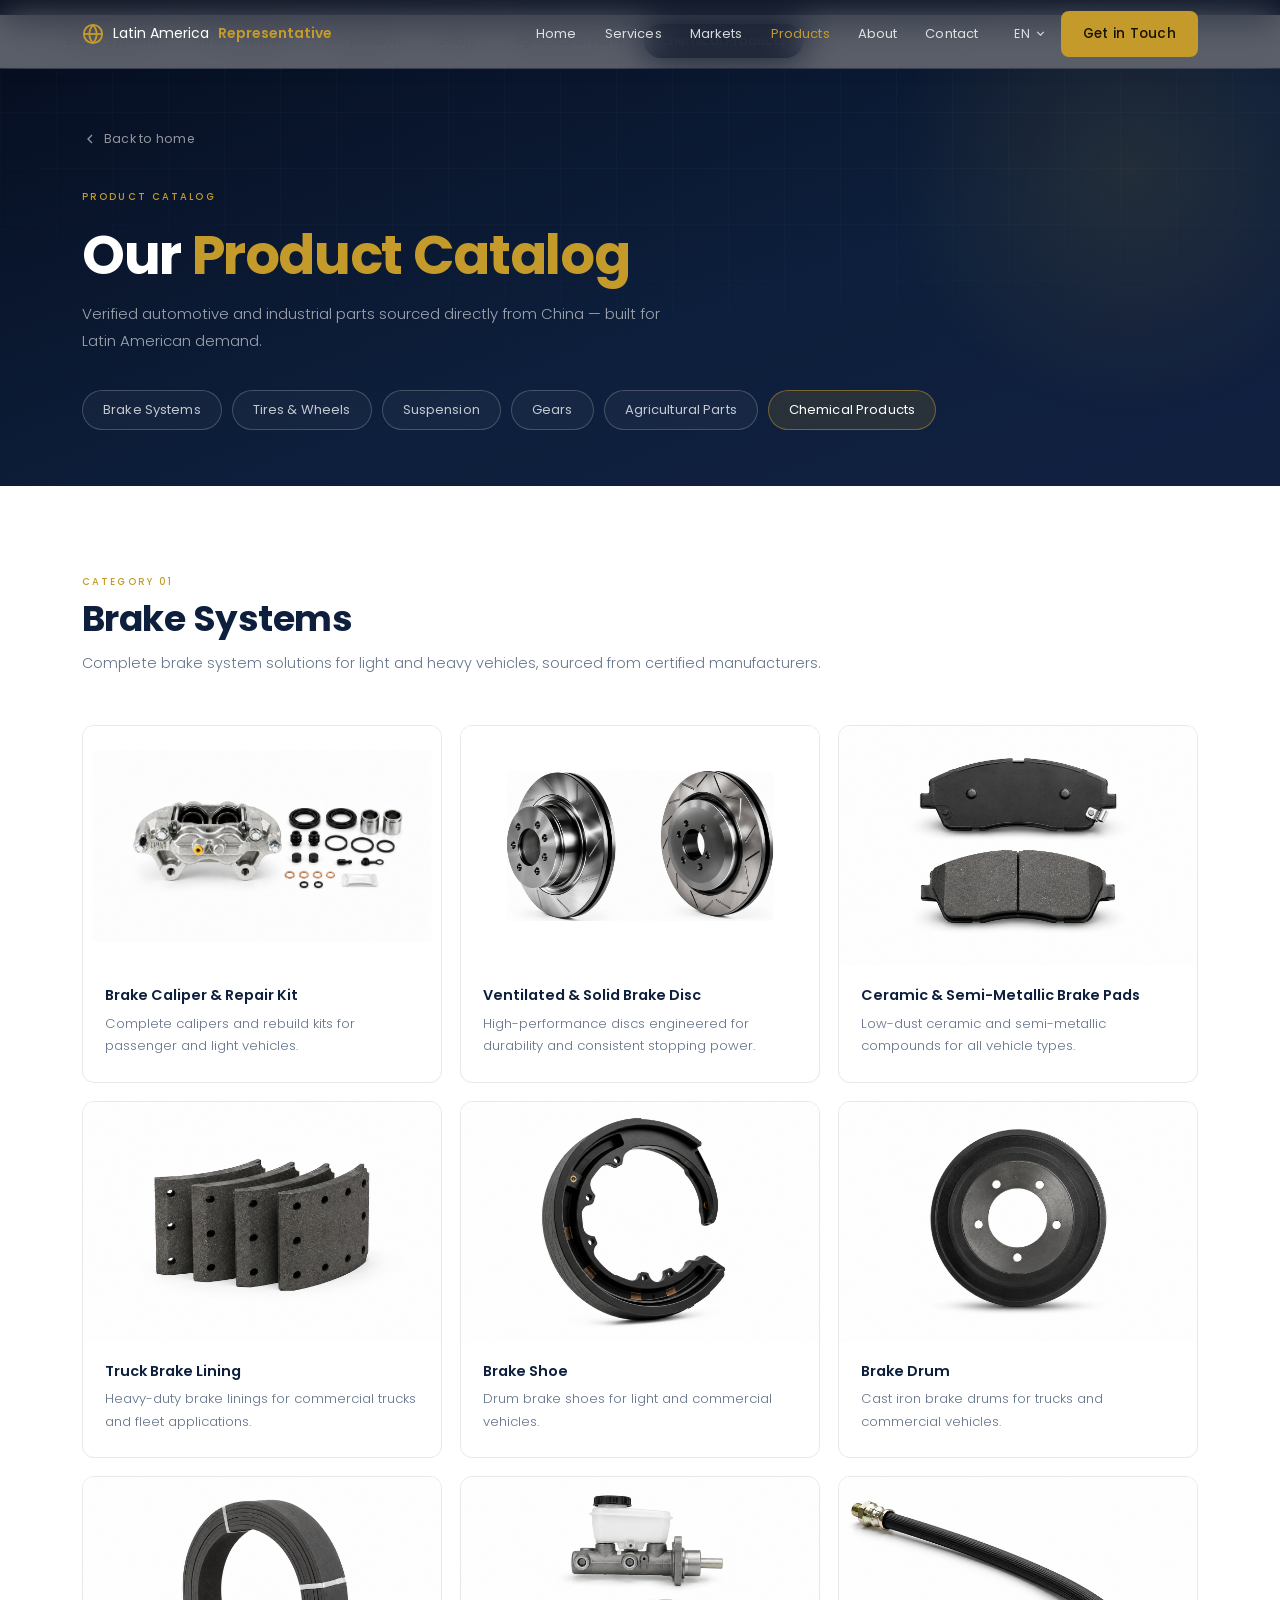
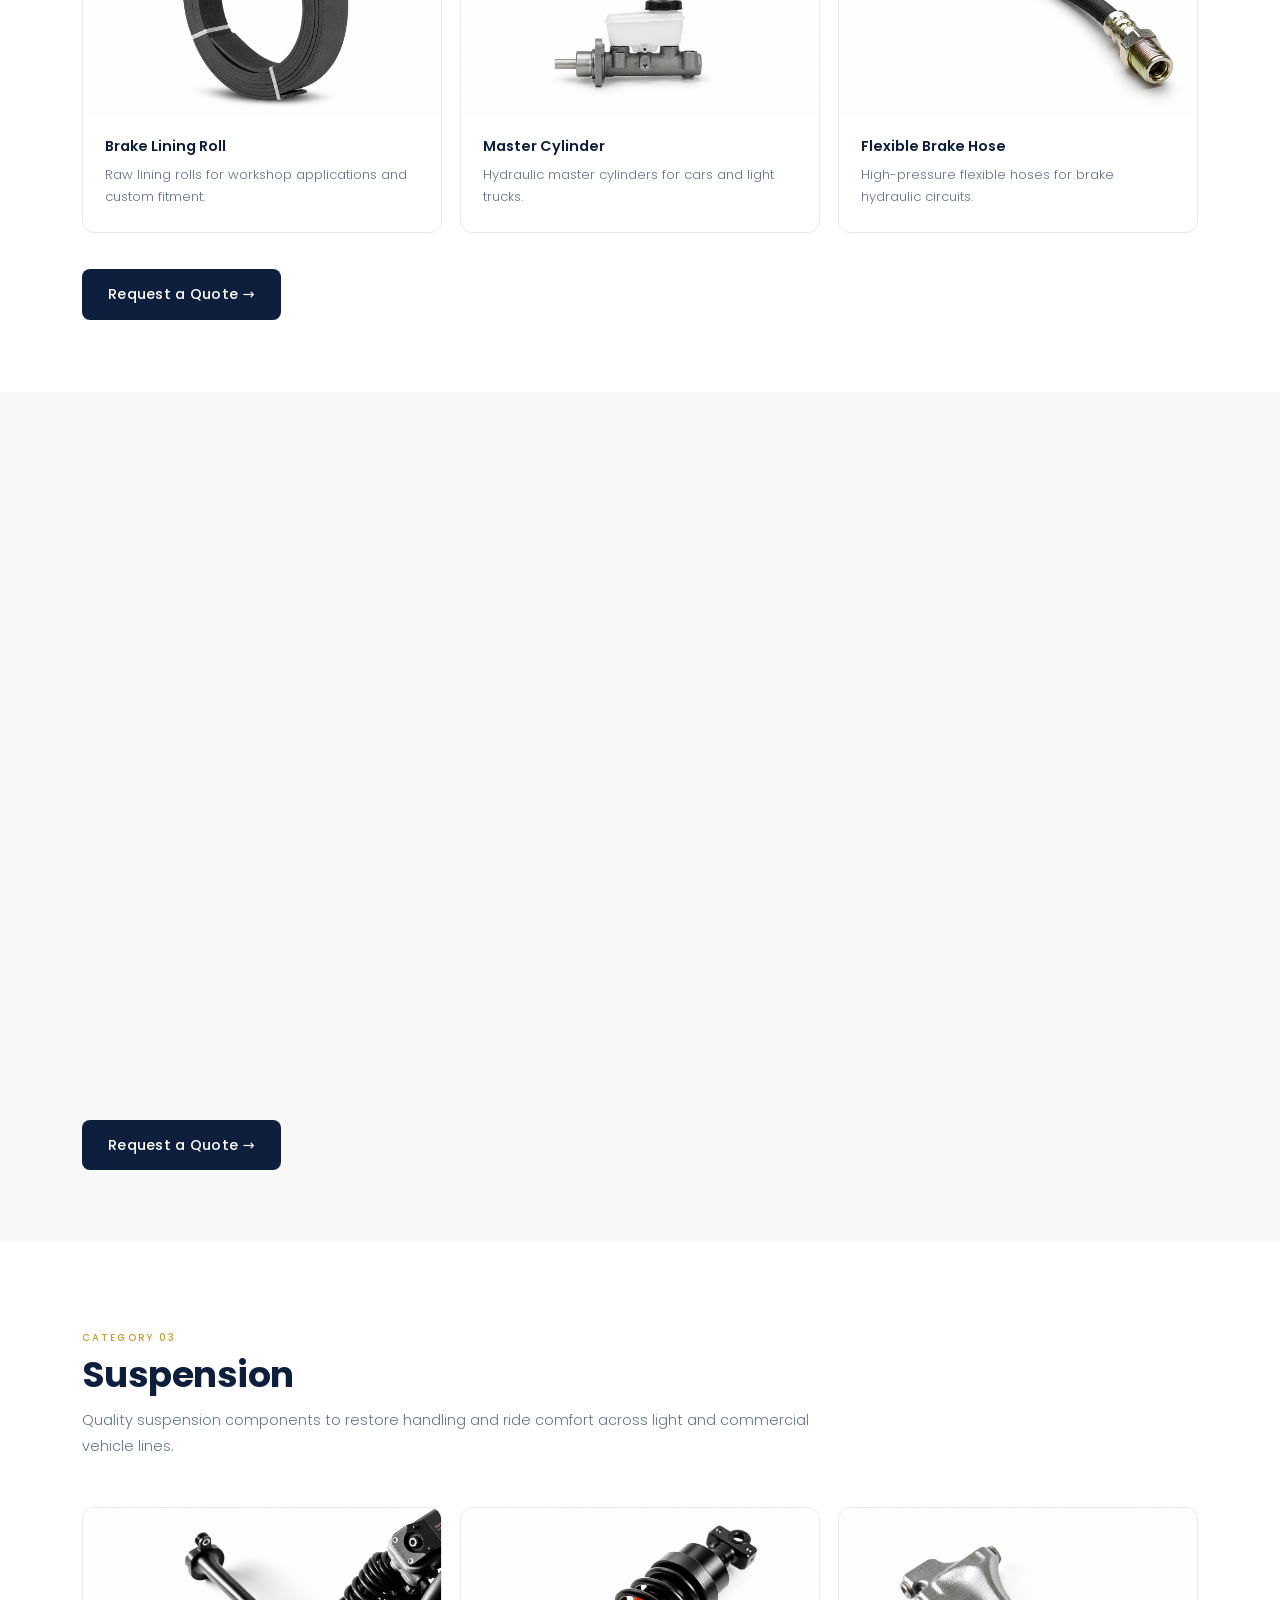
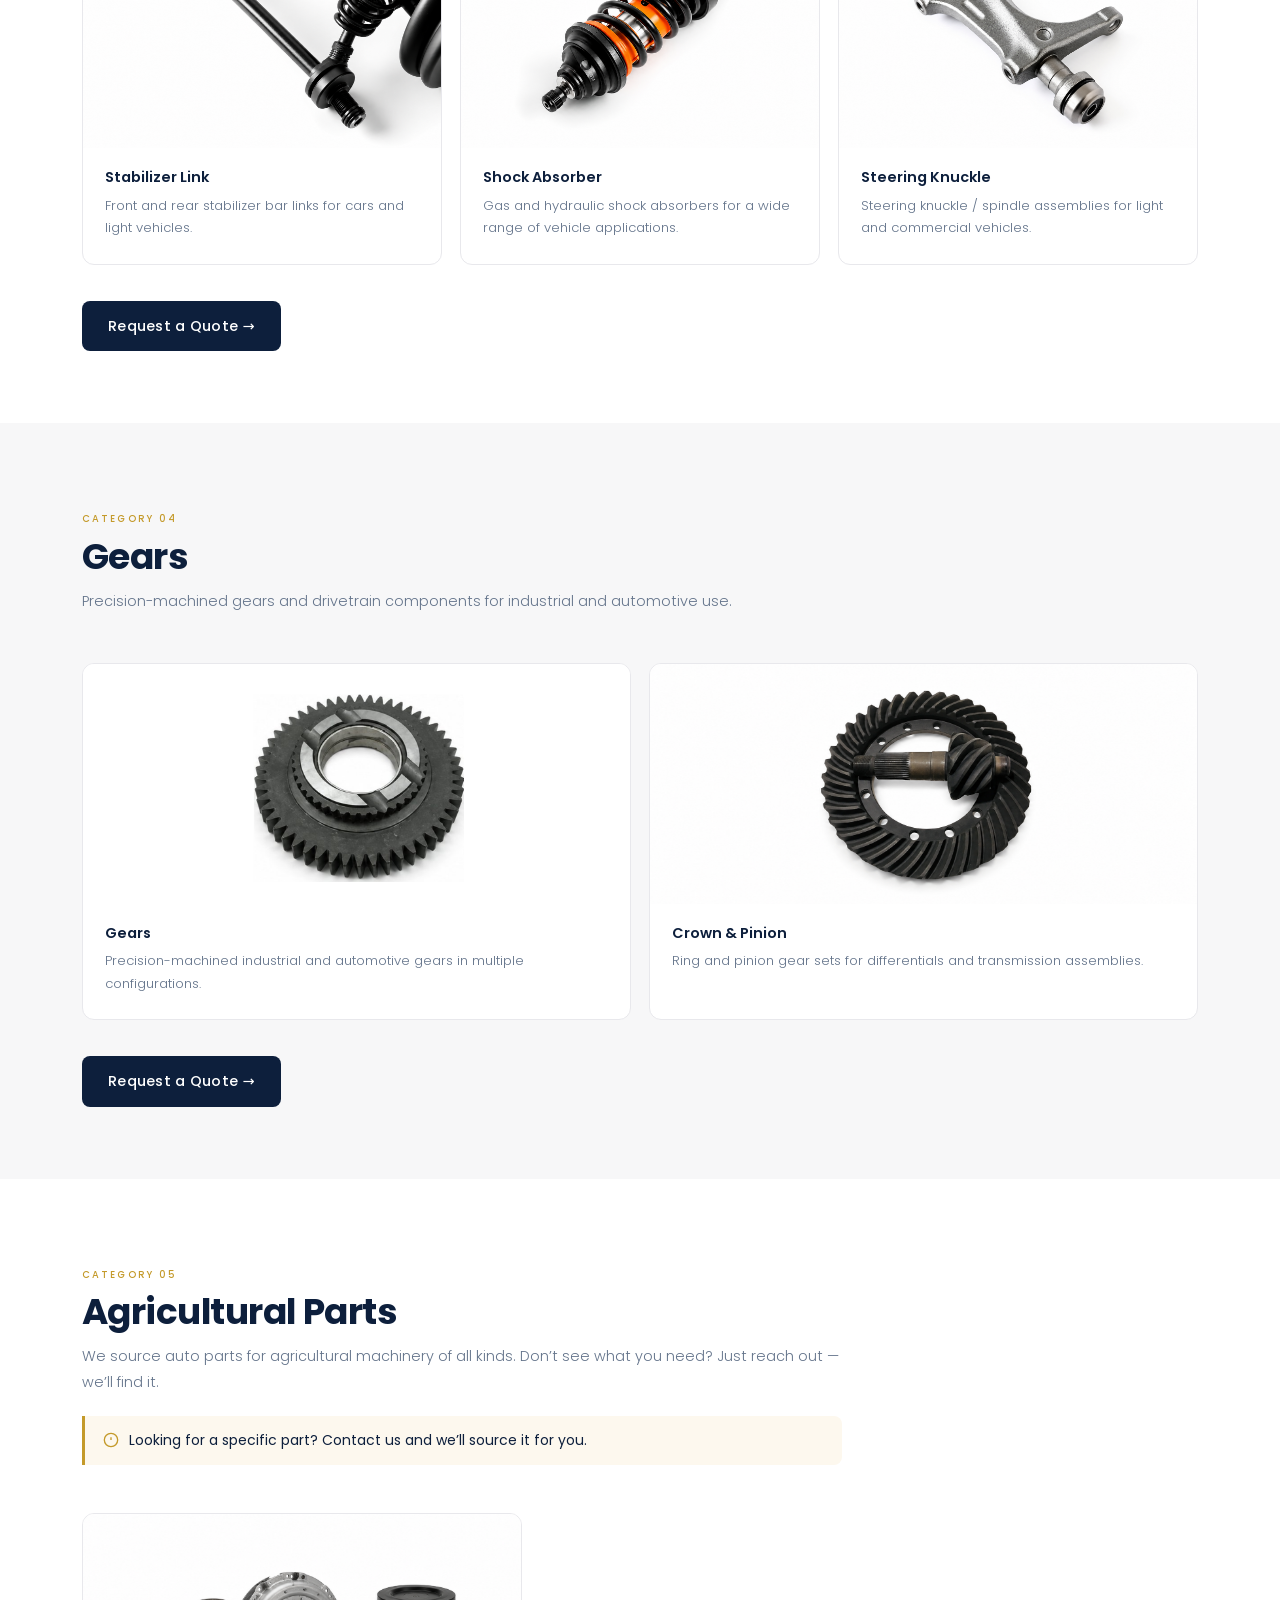
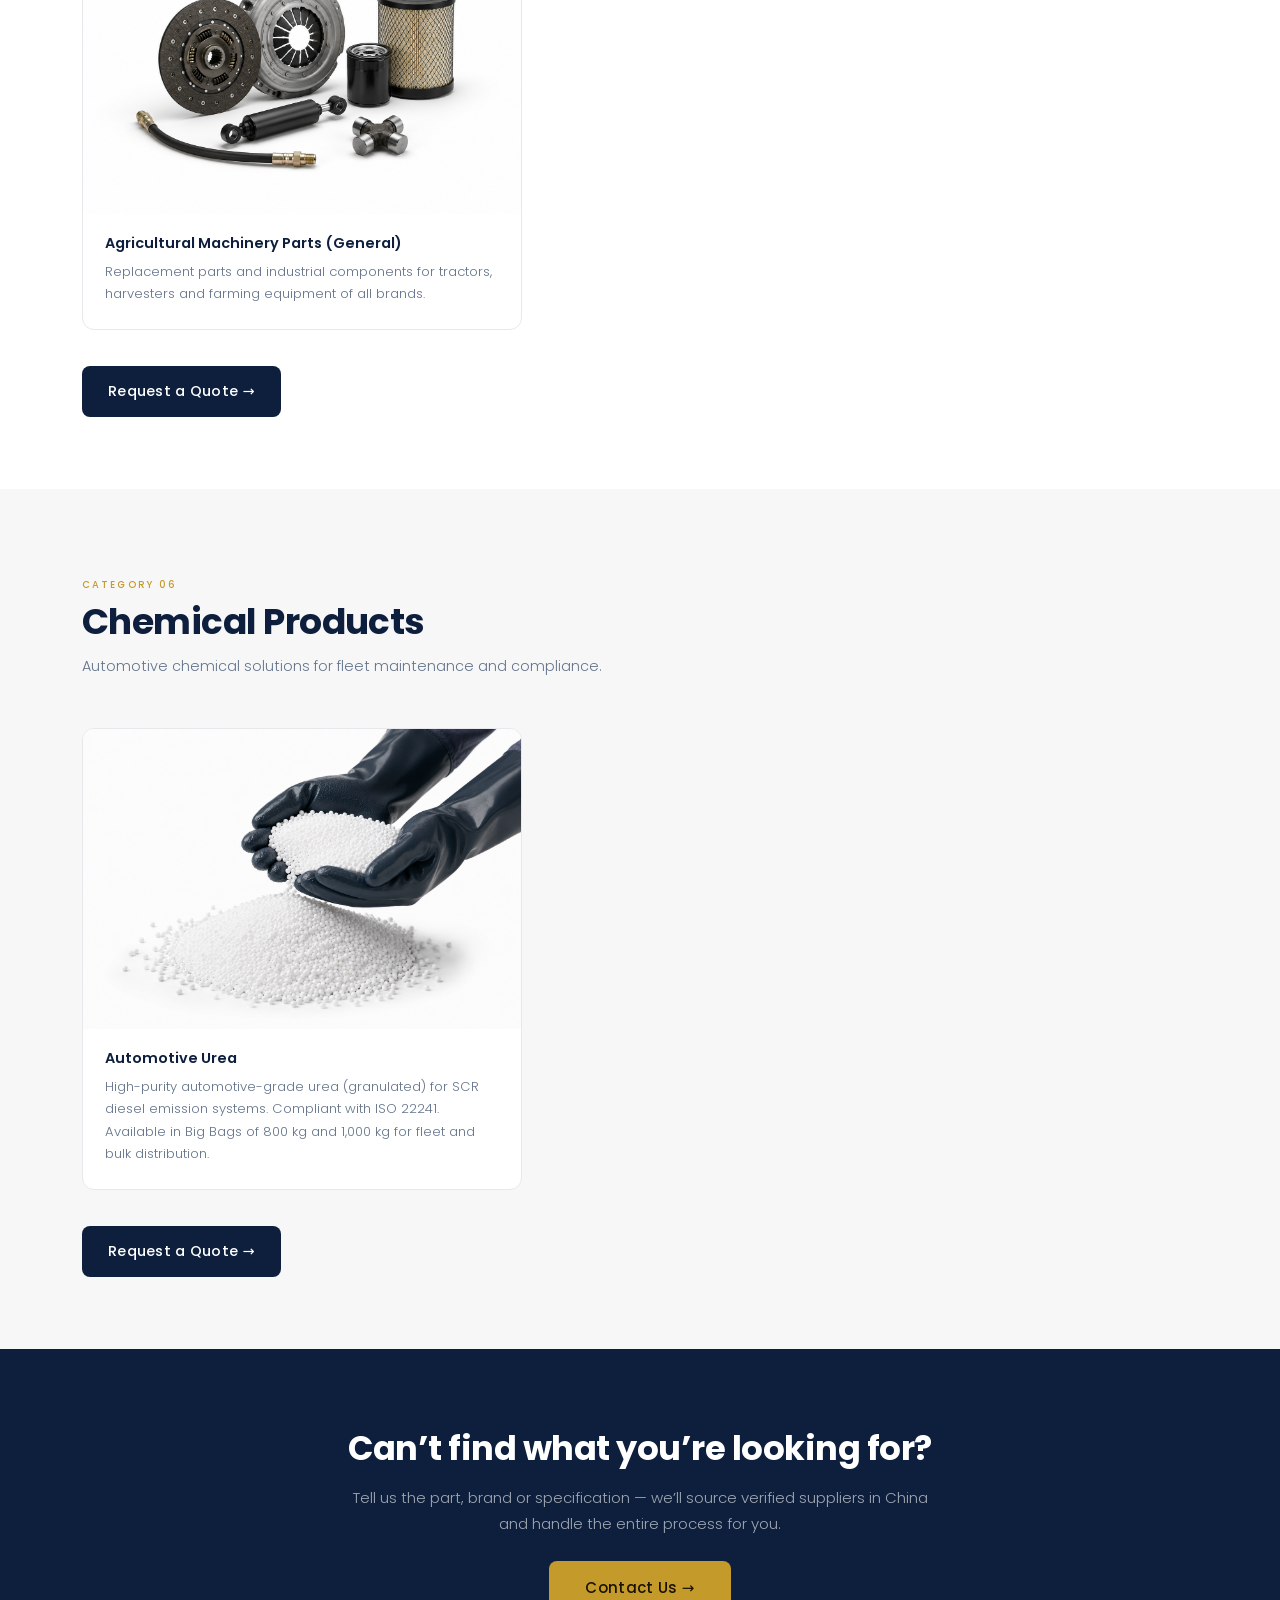
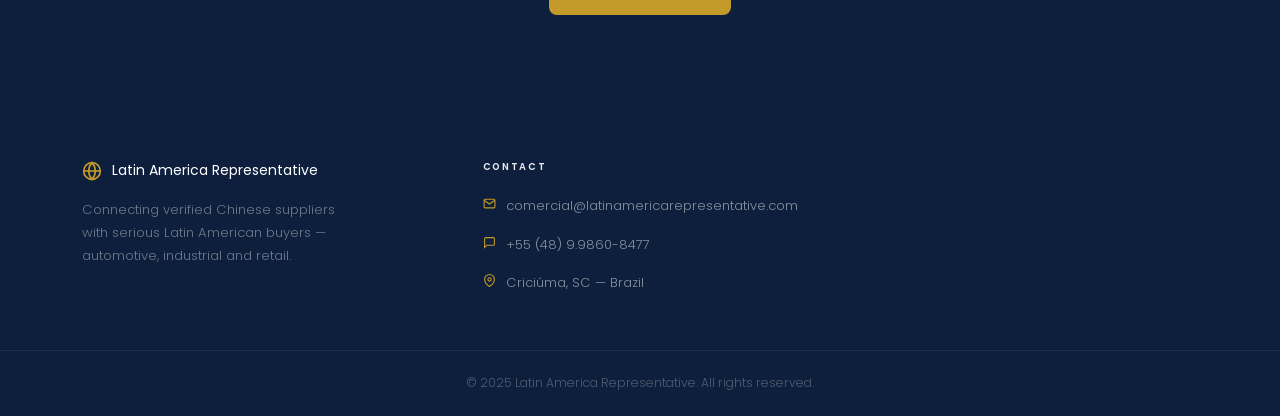
==== commit da1f2391: "Meta og url and title" ====
--- a/products.html
+++ b/products.html
@@ -3,6 +3,8 @@
 <head>
   <meta charset="UTF-8" />
   <meta name="viewport" content="width=device-width, initial-scale=1.0" />
+  <meta property="og:url"   content="https://latinamericarepresentative.com.br/products.html" />
+  <meta property="og:title" content="Products — Latin America Representative" />
   <title>Products — Latin America Representative</title>
   <link rel="stylesheet" href="style.css" />
   <link rel="stylesheet" href="products.css" />
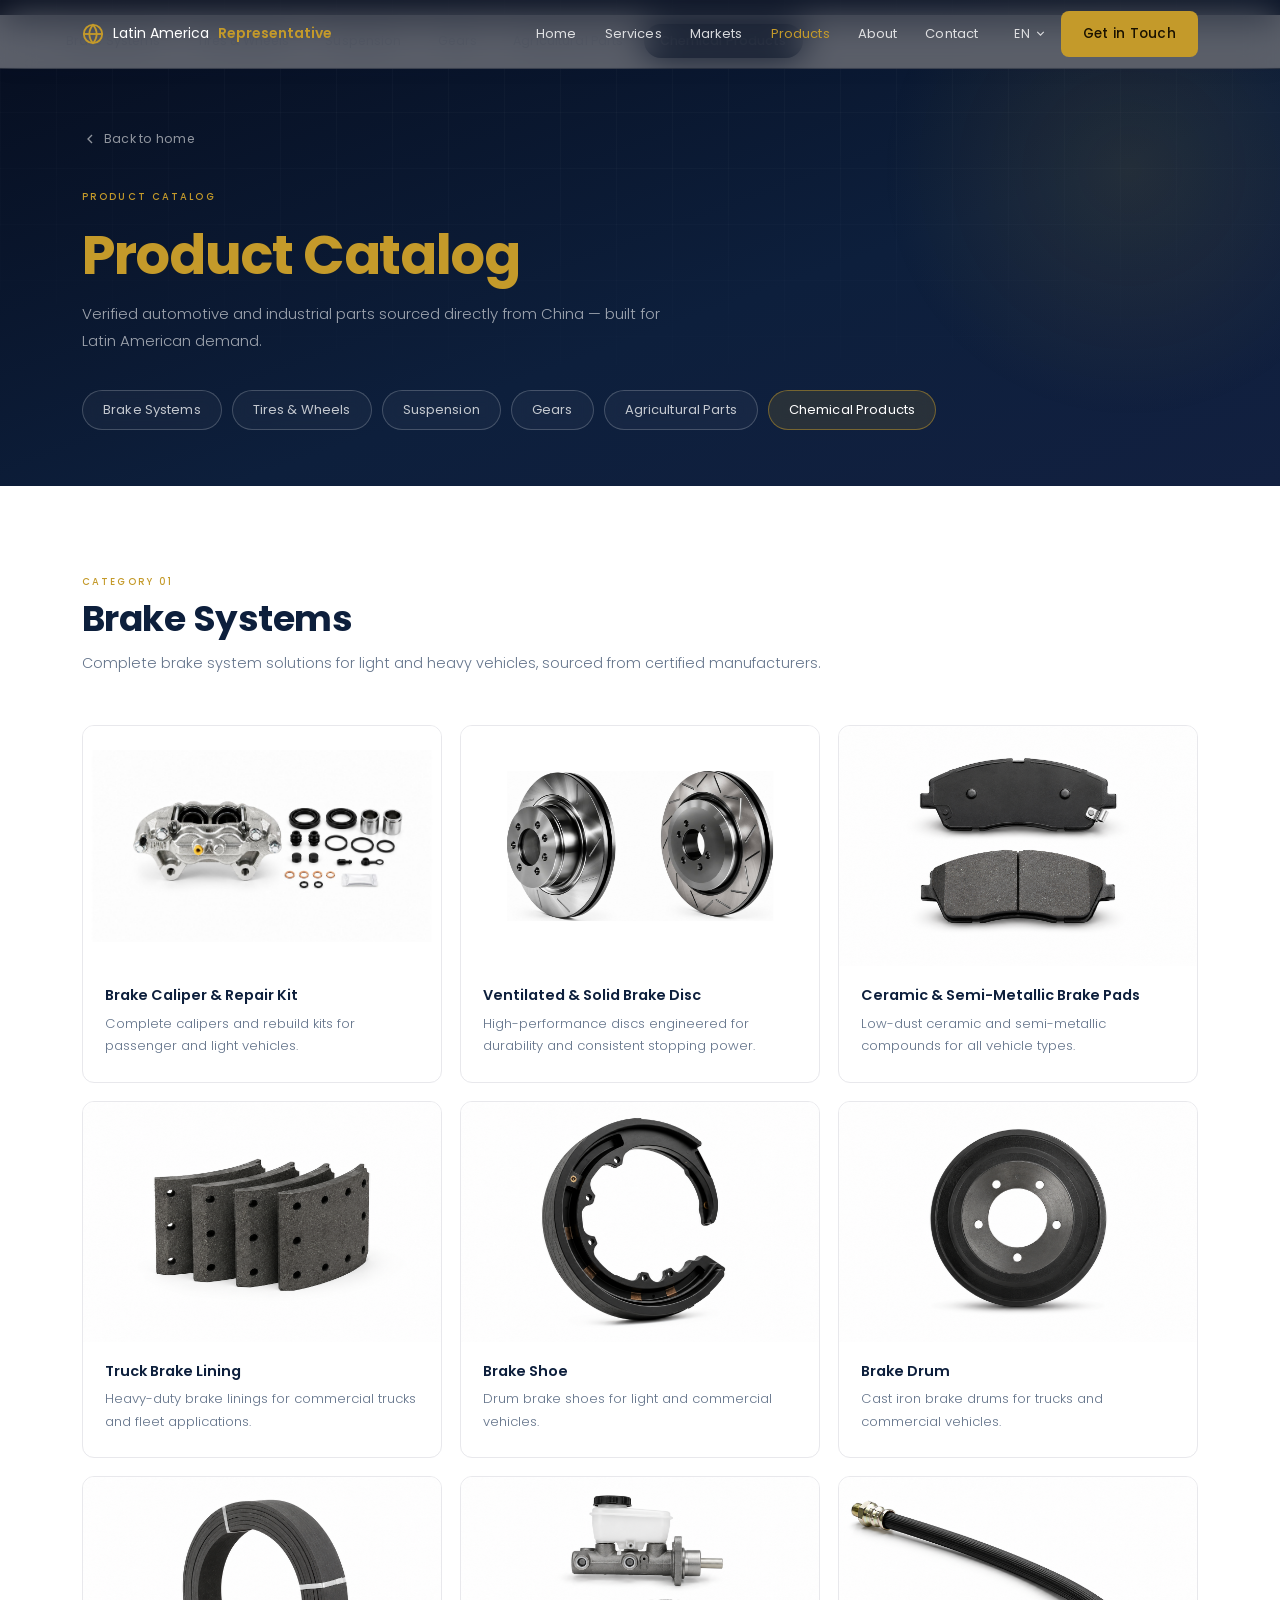
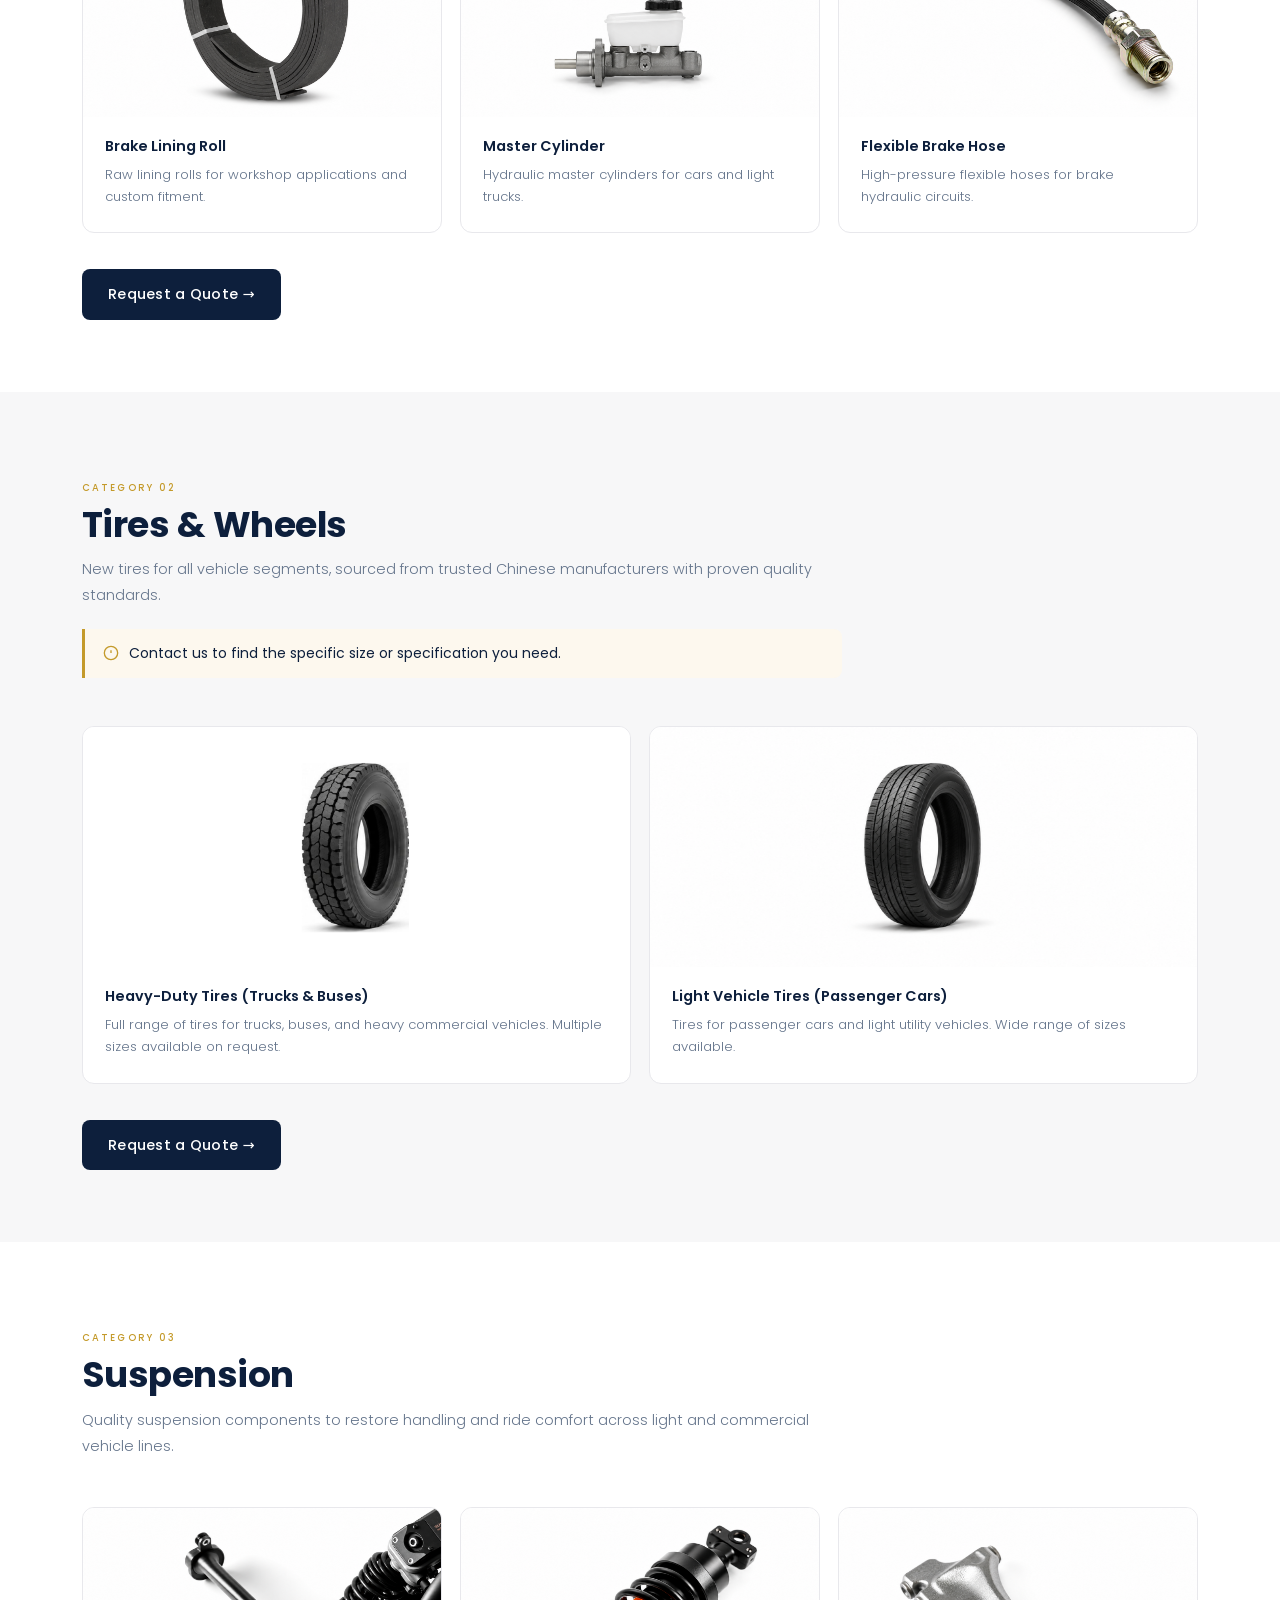
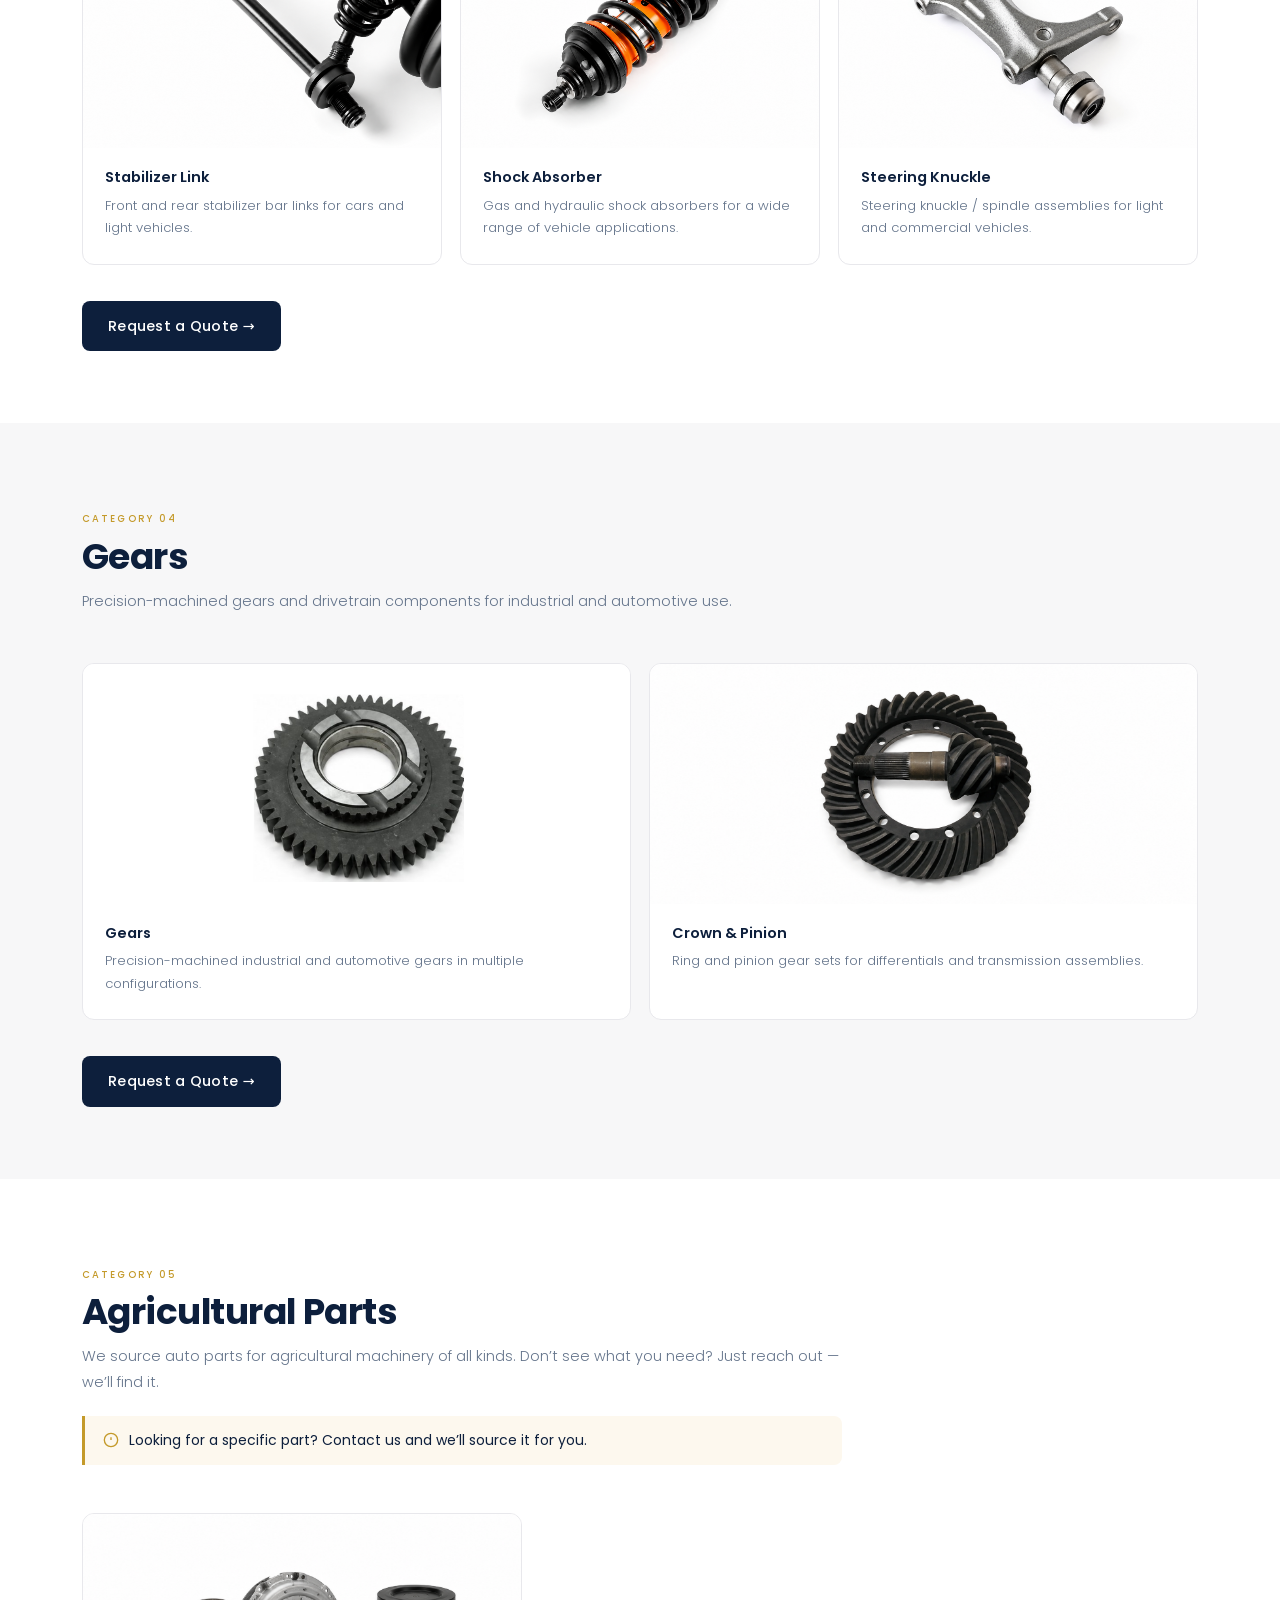
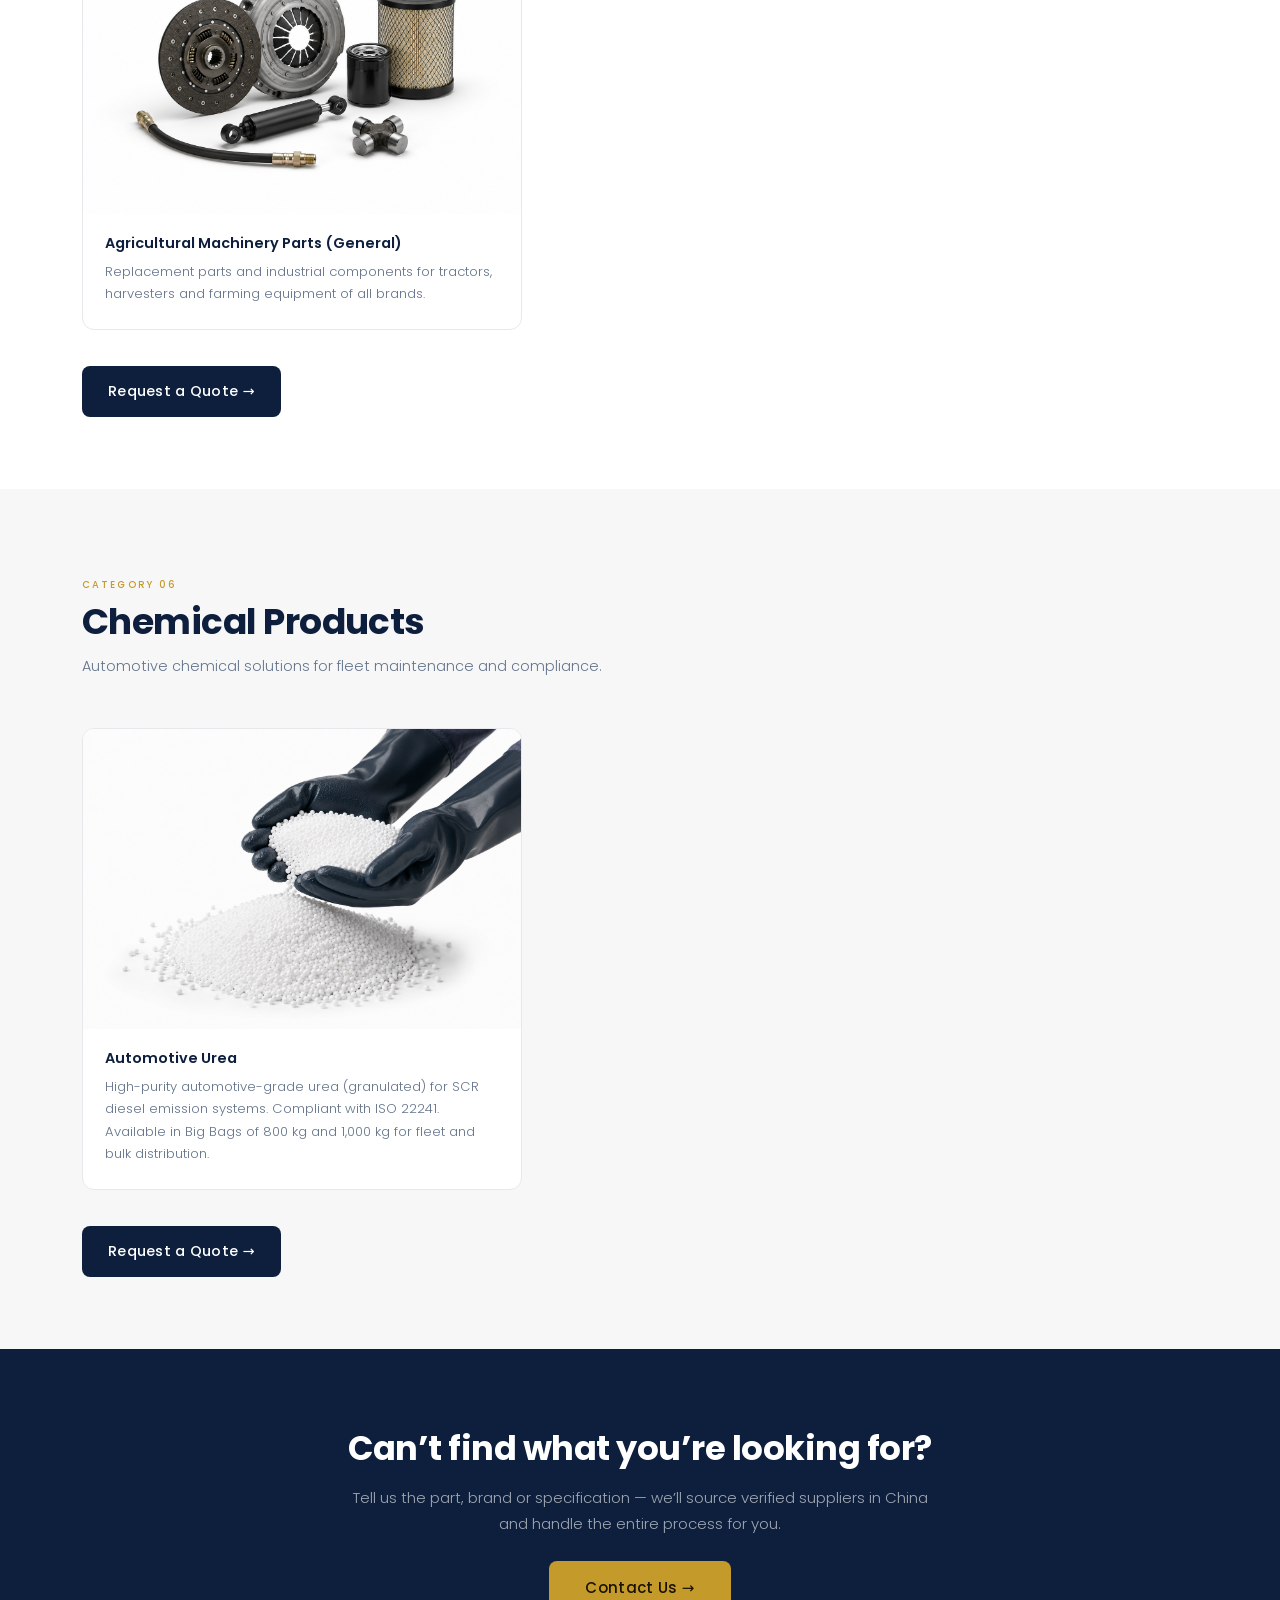
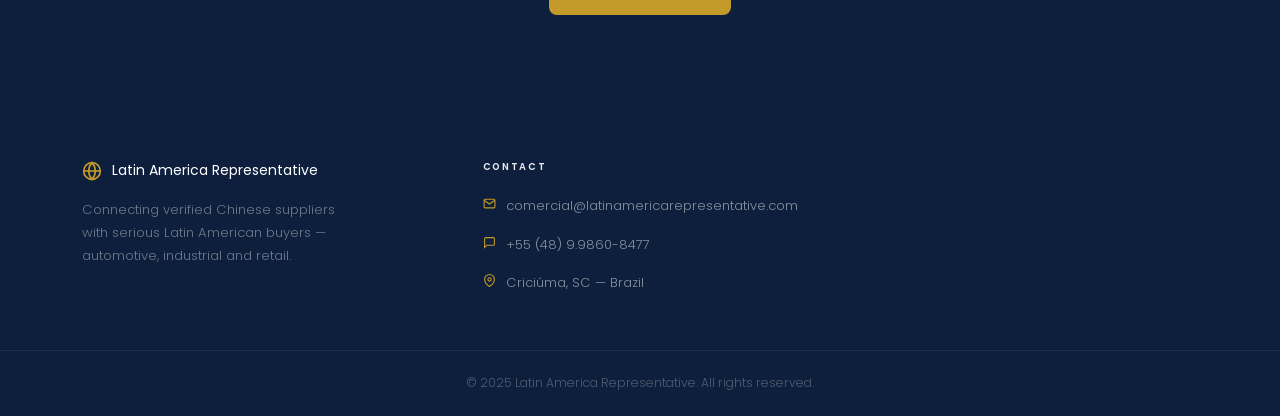
==== commit be01c2c4: "Ajustes nas pastilhas" ====
--- a/products.html
+++ b/products.html
@@ -74,7 +74,7 @@
       </a>
       <div class="prod-hero__heading">
         <span class="eyebrow" data-i18n="prod_eyebrow">Product Catalog</span>
-        <h1 class="prod-hero__title">Our <em data-i18n="prod_title_em">Product Catalog</em></h1>
+        <h1 class="prod-hero__title"><em data-i18n="prod_title_em">Product Catalog</em></h1>
       </div>
       <p class="prod-hero__sub" data-i18n="prod_sub">Verified automotive and industrial parts sourced directly from China — built for Latin American demand.</p>
       <div class="prod-nav" id="prodNav">
@@ -99,7 +99,7 @@
       <div class="prod-grid">
         <div class="prod-card"><div class="prod-card__img"><img src="img/BrakeCaliper.png" alt="Brake Caliper" loading="lazy" /></div><div class="prod-card__body"><h3 data-i18n="brake1_title">Brake Caliper &amp; Repair Kit</h3><p data-i18n="brake1_desc">Complete calipers and rebuild kits for passenger and light vehicles.</p></div></div>
         <div class="prod-card"><div class="prod-card__img"><img src="img/BrakeDisc.png" alt="Brake Disc" loading="lazy" /></div><div class="prod-card__body"><h3 data-i18n="brake2_title">Ventilated &amp; Solid Brake Disc</h3><p data-i18n="brake2_desc">High-performance discs engineered for durability and consistent stopping power.</p></div></div>
-        <div class="prod-card"><div class="prod-card__img"><img src="img/BrakePad.png" alt="Brake Pads" loading="lazy" /></div><div class="prod-card__body"><h3 data-i18n="brake3_title">Ceramic &amp; Semi-Metallic Brake Pads</h3><p data-i18n="brake3_desc">Low-dust ceramic and semi-metallic compounds for all vehicle types.</p></div></div>
+        <div class="prod-card"><div class="prod-card__img"><img src="img/BrakePad.png" alt="Brake Pads" loading="lazy" /></div><div class="prod-card__body"><h3 data-i18n="brake3_title">Ceramic &amp; Semi-Metallic Brake Pads</h3><p data-i18n="brake3_desc">Brake pads with ceramic and semi-metallic compounds for all types of vehicles.</p></div></div>
         <div class="prod-card"><div class="prod-card__img"><img src="img/BrakeLining.png" alt="Truck Brake Lining" loading="lazy" /></div><div class="prod-card__body"><h3 data-i18n="brake4_title">Truck Brake Lining</h3><p data-i18n="brake4_desc">Heavy-duty brake linings for commercial trucks and fleet applications.</p></div></div>
         <div class="prod-card"><div class="prod-card__img"><img src="img/BrakeShoe.png" alt="Brake Shoe" loading="lazy" /></div><div class="prod-card__body"><h3 data-i18n="brake5_title">Brake Shoe</h3><p data-i18n="brake5_desc">Drum brake shoes for light and commercial vehicles.</p></div></div>
         <div class="prod-card"><div class="prod-card__img"><img src="img/BrakeDrum.png" alt="Brake Drum" loading="lazy" /></div><div class="prod-card__body"><h3 data-i18n="brake6_title">Brake Drum</h3><p data-i18n="brake6_desc">Cast iron brake drums for trucks and commercial vehicles.</p></div></div>
